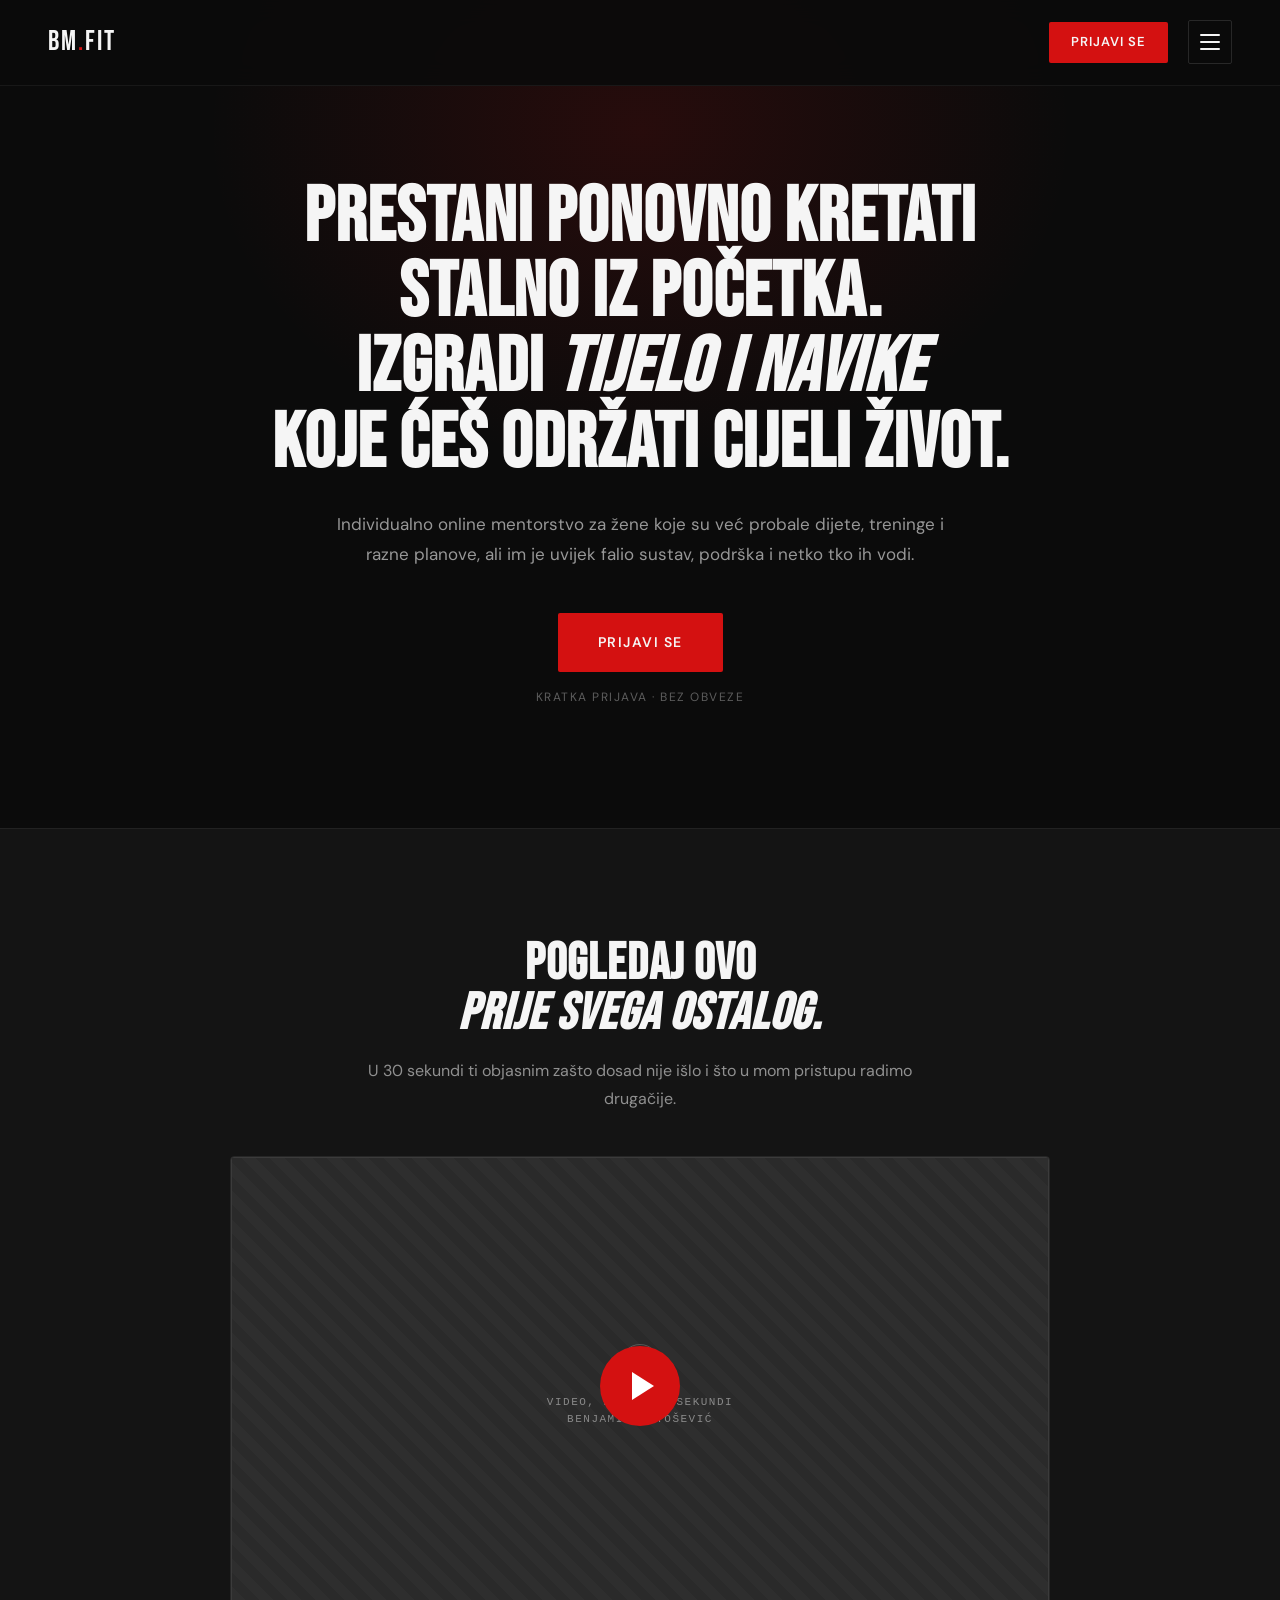
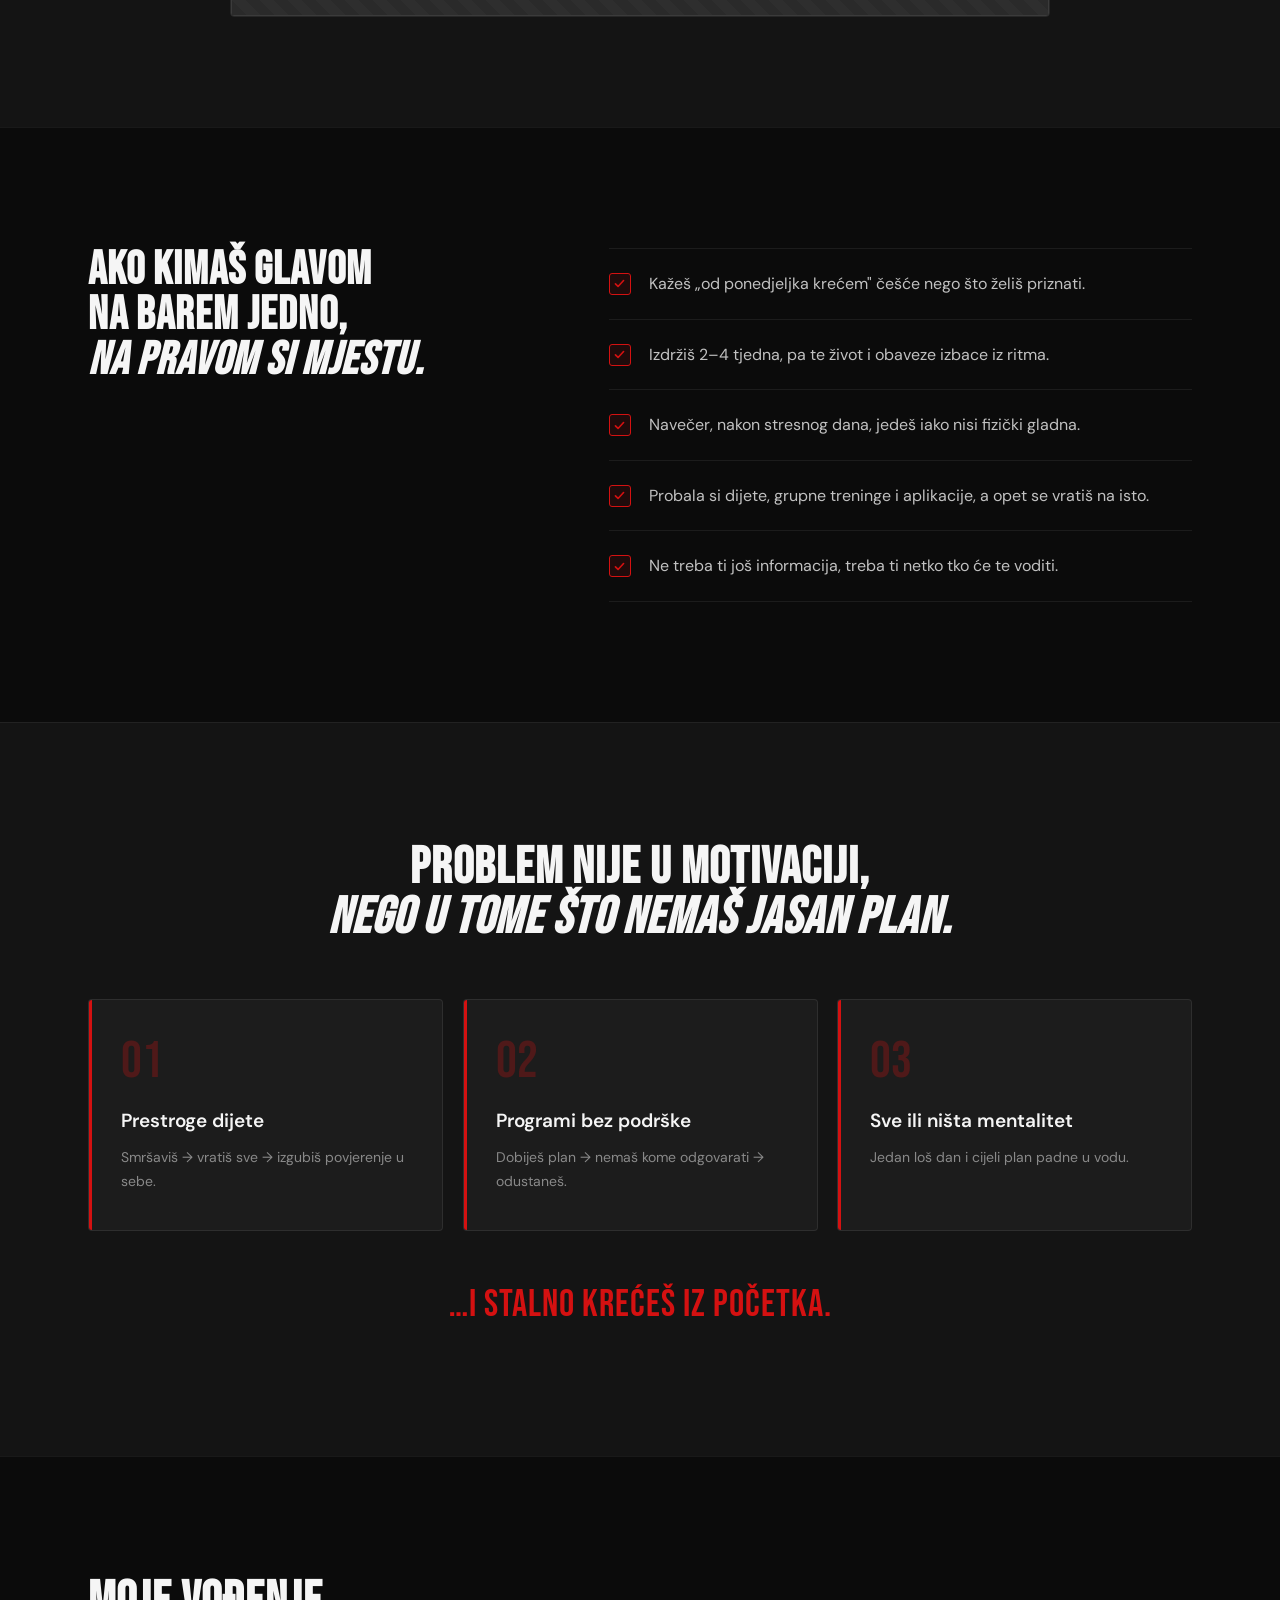
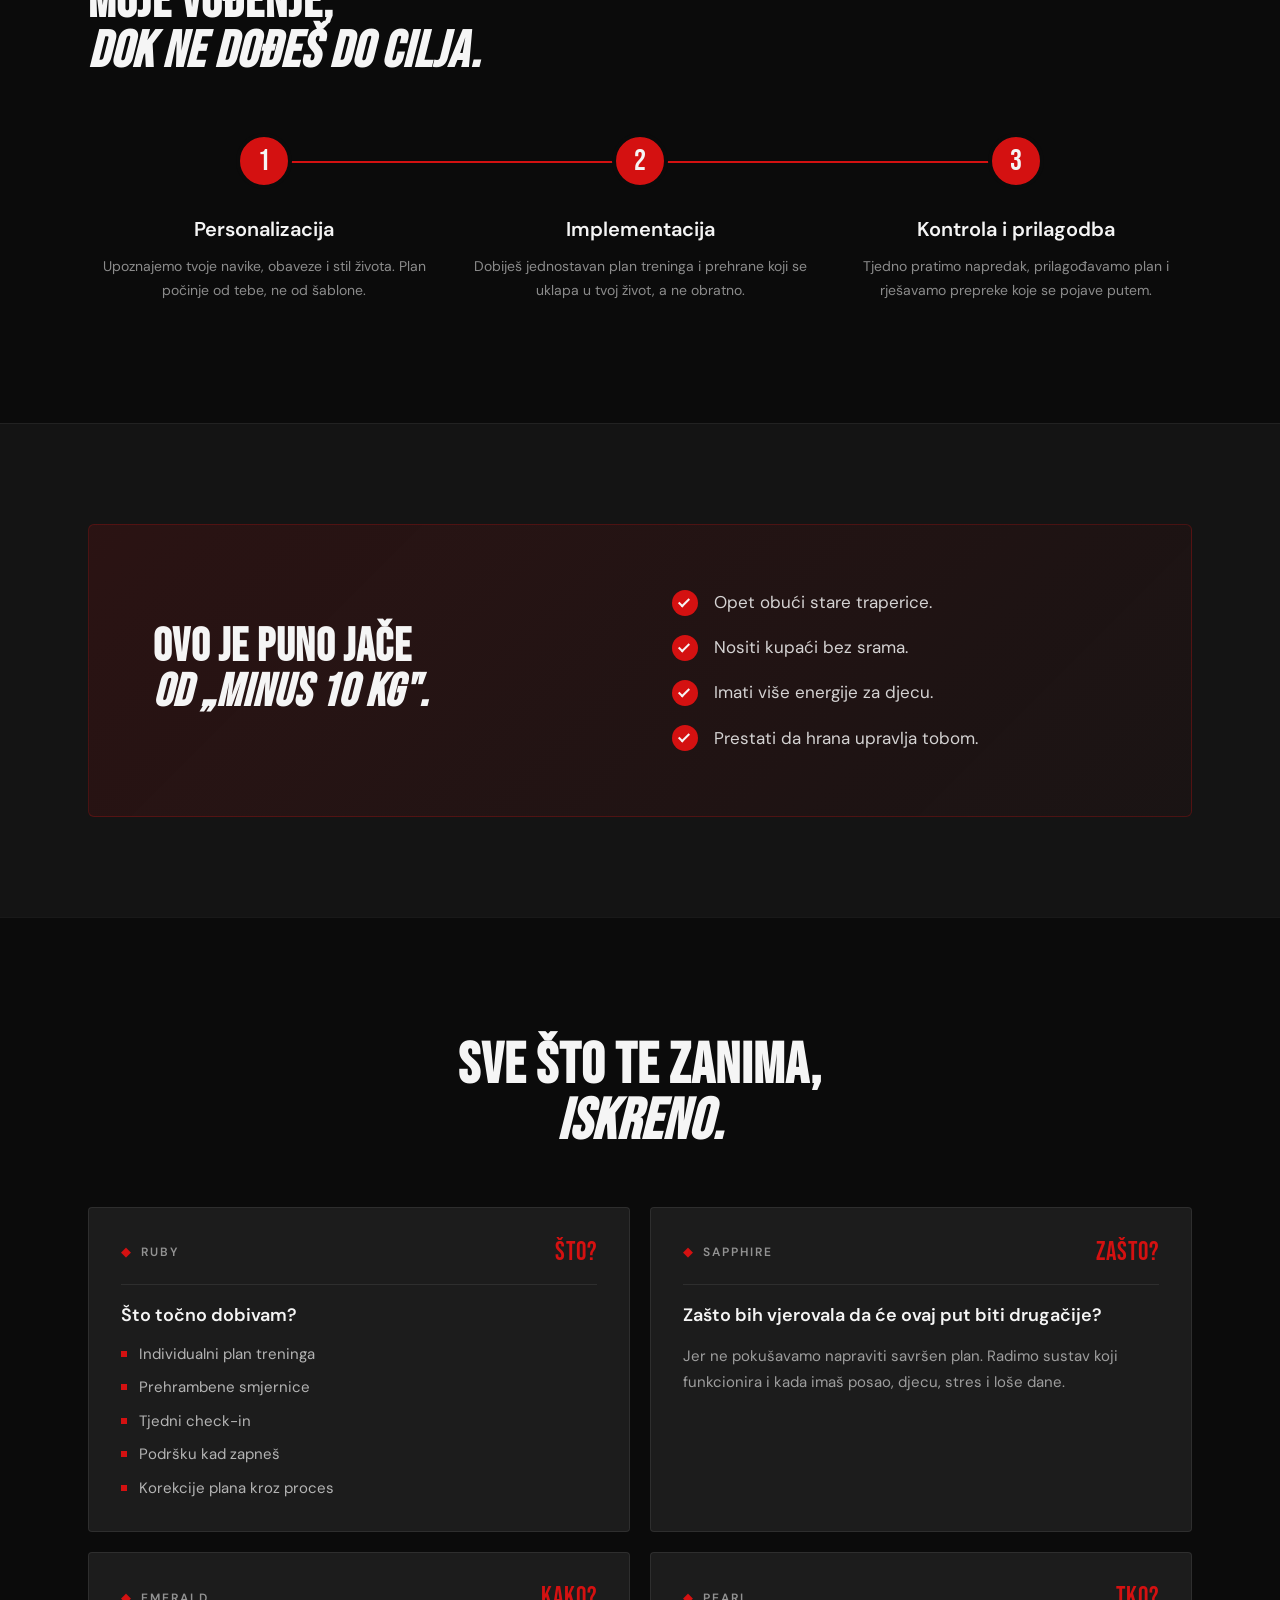
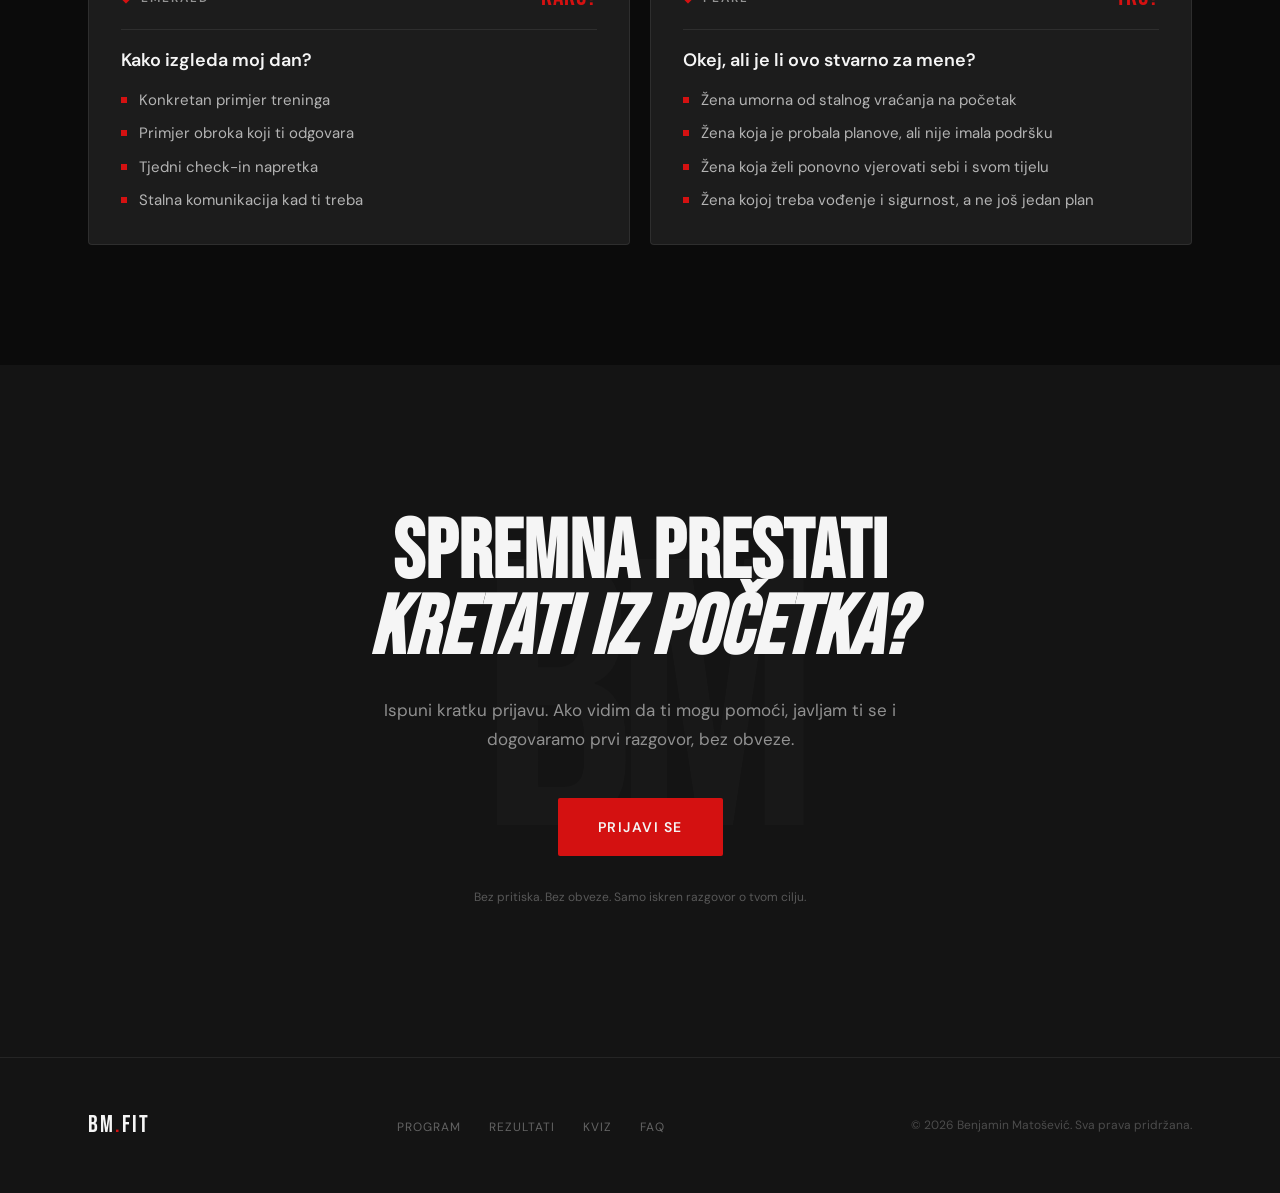
==== landing1.html @ eb49e359 "added landing page 1" ====
<!DOCTYPE html>
<html lang="hr">
<head>
<meta charset="UTF-8">
<meta name="viewport" content="width=device-width, initial-scale=1.0">
<title>Prestani kretati iz početka — Benjamin Matošević</title>
<link rel="preconnect" href="https://fonts.googleapis.com">
<link rel="preconnect" href="https://fonts.gstatic.com" crossorigin>
<link href="https://fonts.googleapis.com/css2?family=Bebas+Neue&family=DM+Sans:ital,wght@0,300;0,400;0,500;0,600;1,300;1,400&display=swap" rel="stylesheet">
<link rel="stylesheet" href="styles.css">
</head>
<body data-page="landing1">

<!-- NAV -->
<nav class="navbar">
  <a href="index.html" class="nav-logo">BM<span>.</span>FIT</a>
  <div class="nav-right">
    <a href="https://docs.google.com/forms/d/e/1FAIpQLScnJDEQVlFEhk-koc2gcXhn-hjRreWlEOHAmLvCTcqEg4mydQ/viewform?utm_source=ig&utm_medium=social&utm_content=link_in_bio&fbclid=PAcGRvZgJleHRuA2FlbQIxMQBzcnRjBmFwcF9pZA8xMjQwMjQ1NzQyODc0MTQAAacUvVOSarQlzyG9PNxuKdeiiQ8mGCB0ZhPKJL48opjQ6WvoOWrEV8tGcLYqTA_aem_jbW3LNW-bsXS3pfkGlYYJA" target="_blank" rel="noopener" class="nav-cta" data-i18n="l1_hero_cta">Prijavi se</a>
    <button class="nav-burger" id="navBurger" aria-label="Izbornik" aria-expanded="false" aria-controls="sideMenu">
      <span></span><span></span><span></span>
    </button>
  </div>
</nav>

<!-- SIDE MENU -->
<div class="menu-overlay" id="menuOverlay"></div>
<aside class="side-menu" id="sideMenu" aria-hidden="true">
  <div class="side-menu-header">
    <span class="side-menu-title" data-i18n="menu_title">Izbornik</span>
    <button class="side-menu-close" id="menuClose" aria-label="Zatvori">&times;</button>
  </div>
  <nav class="side-menu-nav">
    <a href="index.html#program"><span class="side-menu-num">01</span><span data-i18n="nav_program">Program</span></a>
    <a href="index.html#testimonials"><span class="side-menu-num">02</span><span data-i18n="nav_results">Rezultati</span></a>
    <a href="index.html#quiz"><span class="side-menu-num">03</span><span data-i18n="nav_quiz">Kviz</span></a>
    <a href="faq.html"><span class="side-menu-num">04</span><span data-i18n="nav_faq">FAQ</span></a>
    <a href="https://docs.google.com/forms/d/e/1FAIpQLScnJDEQVlFEhk-koc2gcXhn-hjRreWlEOHAmLvCTcqEg4mydQ/viewform?utm_source=ig&utm_medium=social&utm_content=link_in_bio&fbclid=PAcGRvZgJleHRuA2FlbQIxMQBzcnRjBmFwcF9pZA8xMjQwMjQ1NzQyODc0MTQAAacUvVOSarQlzyG9PNxuKdeiiQ8mGCB0ZhPKJL48opjQ6WvoOWrEV8tGcLYqTA_aem_jbW3LNW-bsXS3pfkGlYYJA" target="_blank" rel="noopener" class="side-menu-cta" data-i18n="l1_hero_cta">Prijavi se</a>
  </nav>
  <div class="side-menu-footer">
    <div class="lang-switch">
      <button class="lang-btn active" data-lang="hr">HR</button>
      <button class="lang-btn" data-lang="en">EN</button>
    </div>
    <p class="side-menu-note" data-i18n="menu_note">Benjamin Matošević — Osobni trener i online mentor za žene 25+.</p>
  </div>
</aside>

<!-- HERO -->
<section id="l1-hero">
  <div class="container">
    <div class="l1-hero-inner">
      <h1 class="l1-hero-headline reveal" data-i18n-html="l1_hero_headline">
        Prestani ponovno kretati<br>stalno iz početka.<br>
        Izgradi <em>tijelo i navike</em><br>koje ćeš održati cijeli život.
      </h1>
      <p class="l1-hero-sub reveal reveal-delay-2" data-i18n="l1_hero_sub">
        Individualno online mentorstvo za žene koje su već probale dijete, treninge i razne planove, ali im je uvijek falio sustav, podrška i netko tko ih vodi.
      </p>
      <div class="l1-hero-cta reveal reveal-delay-3">
        <a href="https://docs.google.com/forms/d/e/1FAIpQLScnJDEQVlFEhk-koc2gcXhn-hjRreWlEOHAmLvCTcqEg4mydQ/viewform?utm_source=ig&utm_medium=social&utm_content=link_in_bio&fbclid=PAcGRvZgJleHRuA2FlbQIxMQBzcnRjBmFwcF9pZA8xMjQwMjQ1NzQyODc0MTQAAacUvVOSarQlzyG9PNxuKdeiiQ8mGCB0ZhPKJL48opjQ6WvoOWrEV8tGcLYqTA_aem_jbW3LNW-bsXS3pfkGlYYJA"
           target="_blank" rel="noopener" class="btn-primary" data-i18n="l1_hero_cta">Prijavi se</a>
        <span class="l1-hero-cta-note" data-i18n="l1_hero_cta_note">Kratka prijava · bez obveze</span>
      </div>
    </div>
  </div>
</section>

<!-- HOOK - video (first 30 seconds) -->
<section id="l1-hook">
  <div class="container">
    <h2 class="l1-hook-headline reveal" data-i18n-html="l1_hook_headline">Pogledaj ovo<br><em>prije svega ostalog.</em></h2>
    <p class="l1-hook-sub reveal reveal-delay-2" data-i18n="l1_hook_sub">U 30 sekundi ti objasnim zašto dosad nije išlo i što u mom pristupu radimo drugačije.</p>
    <div class="vsl-video-wrap reveal reveal-delay-3">
      <div class="vsl-video">
        <div class="img-placeholder">
          <div class="img-placeholder-icon">&#9654;</div>
          <span data-i18n="l1_hook_video_label">Video, prvih 30 sekundi<br>Benjamin Matošević</span>
        </div>
        <div class="vsl-play-btn"><div class="vsl-play-icon"></div></div>
      </div>
    </div>
  </div>
</section>

<!-- RECOGNIZE -->
<section id="l1-recognize">
  <div class="container">
    <div class="l1-recognize-inner">
      <div class="l1-recognize-head reveal">
        <h2 class="l1-recognize-headline" data-i18n-html="l1_rec_headline">Ako kimaš glavom<br>na barem jedno,<br><em>na pravom si mjestu.</em></h2>
      </div>
      <ul class="l1-checklist reveal reveal-delay-1">
        <li><span class="l1-check"><svg class="l1-check-svg" viewBox="0 0 24 24" aria-hidden="true"><path pathLength="1" d="M5.5 12.5l4.2 4.2L18.5 7.3"/></svg></span><span data-i18n="l1_rec_1">Kažeš „od ponedjeljka krećem" češće nego što želiš priznati.</span></li>
        <li><span class="l1-check"><svg class="l1-check-svg" viewBox="0 0 24 24" aria-hidden="true"><path pathLength="1" d="M5.5 12.5l4.2 4.2L18.5 7.3"/></svg></span><span data-i18n="l1_rec_2">Izdržiš 2–4 tjedna, pa te život i obaveze izbace iz ritma.</span></li>
        <li><span class="l1-check"><svg class="l1-check-svg" viewBox="0 0 24 24" aria-hidden="true"><path pathLength="1" d="M5.5 12.5l4.2 4.2L18.5 7.3"/></svg></span><span data-i18n="l1_rec_3">Navečer, nakon stresnog dana, jedeš iako nisi fizički gladna.</span></li>
        <li><span class="l1-check"><svg class="l1-check-svg" viewBox="0 0 24 24" aria-hidden="true"><path pathLength="1" d="M5.5 12.5l4.2 4.2L18.5 7.3"/></svg></span><span data-i18n="l1_rec_4">Probala si dijete, grupne treninge i aplikacije, a opet se vratiš na isto.</span></li>
        <li><span class="l1-check"><svg class="l1-check-svg" viewBox="0 0 24 24" aria-hidden="true"><path pathLength="1" d="M5.5 12.5l4.2 4.2L18.5 7.3"/></svg></span><span data-i18n="l1_rec_5">Ne treba ti još informacija, treba ti netko tko će te voditi.</span></li>
      </ul>
    </div>
  </div>
</section>

<!-- WHY IT FAILED -->
<section id="l1-why">
  <div class="container">
    <div class="l1-why-head reveal">
      <h2 class="l1-why-headline" data-i18n-html="l1_why_headline">Problem nije u motivaciji,<br><em>nego u tome što nemaš jasan plan.</em></h2>
    </div>
    <div class="l1-why-grid">
      <div class="l1-why-card reveal reveal-delay-1">
        <div class="l1-why-num">01</div>
        <h3 data-i18n="l1_why_1_t">Prestroge dijete</h3>
        <p data-i18n="l1_why_1_d">Smršaviš → vratiš sve → izgubiš povjerenje u sebe.</p>
      </div>
      <div class="l1-why-card reveal reveal-delay-2">
        <div class="l1-why-num">02</div>
        <h3 data-i18n="l1_why_2_t">Programi bez podrške</h3>
        <p data-i18n="l1_why_2_d">Dobiješ plan → nemaš kome odgovarati → odustaneš.</p>
      </div>
      <div class="l1-why-card reveal reveal-delay-3">
        <div class="l1-why-num">03</div>
        <h3 data-i18n="l1_why_3_t">Sve ili ništa mentalitet</h3>
        <p data-i18n="l1_why_3_d">Jedan loš dan i cijeli plan padne u vodu.</p>
      </div>
    </div>
    <p class="l1-why-foot reveal" data-i18n="l1_why_foot">…i stalno krećeš iz početka.</p>
  </div>
</section>

<!-- MECHANISM -->
<section id="l1-mechanism">
  <div class="container">
    <div class="l1-mech-head reveal">
      <h2 class="l1-mech-headline" data-i18n-html="l1_mech_headline">Moje vođenje,<br><em>dok ne dođeš do cilja.</em></h2>
    </div>
    <div class="l1-mech-steps reveal">
      <div class="l1-mech-step">
        <div class="l1-mech-num">1</div>
        <div class="l1-mech-body">
          <h3 data-i18n="l1_mech_1_t">Personalizacija</h3>
          <p data-i18n="l1_mech_1_d">Upoznajemo tvoje navike, obaveze i stil života. Plan počinje od tebe, ne od šablone.</p>
        </div>
      </div>
      <div class="l1-mech-step">
        <div class="l1-mech-num">2</div>
        <div class="l1-mech-body">
          <h3 data-i18n="l1_mech_2_t">Implementacija</h3>
          <p data-i18n="l1_mech_2_d">Dobiješ jednostavan plan treninga i prehrane koji se uklapa u tvoj život, a ne obratno.</p>
        </div>
      </div>
      <div class="l1-mech-step">
        <div class="l1-mech-num">3</div>
        <div class="l1-mech-body">
          <h3 data-i18n="l1_mech_3_t">Kontrola i prilagodba</h3>
          <p data-i18n="l1_mech_3_d">Tjedno pratimo napredak, prilagođavamo plan i rješavamo prepreke koje se pojave putem.</p>
        </div>
      </div>
    </div>
  </div>
</section>

<!-- OUTCOMES -->
<section id="l1-outcomes">
  <div class="container">
    <div class="l1-outcomes-inner reveal">
      <div class="l1-outcomes-copy">
        <h2 class="l1-outcomes-headline" data-i18n-html="l1_out_headline">Ovo je puno jače<br><em>od „minus 10 kg".</em></h2>
      </div>
      <ul class="l1-outcomes-list">
        <li><span class="l1-out-dot"></span><span data-i18n="l1_out_1">Opet obući stare traperice.</span></li>
        <li><span class="l1-out-dot"></span><span data-i18n="l1_out_2">Nositi kupaći bez srama.</span></li>
        <li><span class="l1-out-dot"></span><span data-i18n="l1_out_3">Imati više energije za djecu.</span></li>
        <li><span class="l1-out-dot"></span><span data-i18n="l1_out_4">Prestati da hrana upravlja tobom.</span></li>
      </ul>
    </div>
  </div>
</section>

<!-- FAQ (personalities) -->
<section id="l1-faq">
  <div class="container">
    <div class="l1-faq-head reveal">
      <h2 class="l1-faq-headline" data-i18n-html="l1_faq_headline">Sve što te zanima,<br><em>iskreno.</em></h2>
    </div>
    <div class="l1-faq-grid">
      <div class="l1-gem-card reveal reveal-delay-1">
        <div class="l1-gem-top">
          <span class="l1-gem-icon">&#9670;</span>
          <span class="l1-gem-name">Ruby</span>
          <span class="l1-gem-word" data-i18n="l1_faq_ruby_w">ŠTO?</span>
        </div>
        <h3 class="l1-gem-q" data-i18n="l1_faq_ruby_q">Što točno dobivam?</h3>
        <ul class="l1-gem-list">
          <li data-i18n="l1_faq_ruby_1">Individualni plan treninga</li>
          <li data-i18n="l1_faq_ruby_2">Prehrambene smjernice</li>
          <li data-i18n="l1_faq_ruby_3">Tjedni check-in</li>
          <li data-i18n="l1_faq_ruby_4">Podršku kad zapneš</li>
          <li data-i18n="l1_faq_ruby_5">Korekcije plana kroz proces</li>
        </ul>
      </div>
      <div class="l1-gem-card reveal reveal-delay-2">
        <div class="l1-gem-top">
          <span class="l1-gem-icon">&#9670;</span>
          <span class="l1-gem-name">Sapphire</span>
          <span class="l1-gem-word" data-i18n="l1_faq_sapphire_w">ZAŠTO?</span>
        </div>
        <h3 class="l1-gem-q" data-i18n="l1_faq_sapphire_q">Zašto bih vjerovala da će ovaj put biti drugačije?</h3>
        <p class="l1-gem-a" data-i18n="l1_faq_sapphire_a">Jer ne pokušavamo napraviti savršen plan. Radimo sustav koji funkcionira i kada imaš posao, djecu, stres i loše dane.</p>
      </div>
      <div class="l1-gem-card reveal reveal-delay-1">
        <div class="l1-gem-top">
          <span class="l1-gem-icon">&#9670;</span>
          <span class="l1-gem-name">Emerald</span>
          <span class="l1-gem-word" data-i18n="l1_faq_emerald_w">KAKO?</span>
        </div>
        <h3 class="l1-gem-q" data-i18n="l1_faq_emerald_q">Kako izgleda moj dan?</h3>
        <ul class="l1-gem-list">
          <li data-i18n="l1_faq_emerald_1">Konkretan primjer treninga</li>
          <li data-i18n="l1_faq_emerald_2">Primjer obroka koji ti odgovara</li>
          <li data-i18n="l1_faq_emerald_3">Tjedni check-in napretka</li>
          <li data-i18n="l1_faq_emerald_4">Stalna komunikacija kad ti treba</li>
        </ul>
      </div>
      <div class="l1-gem-card reveal reveal-delay-2">
        <div class="l1-gem-top">
          <span class="l1-gem-icon">&#9670;</span>
          <span class="l1-gem-name">Pearl</span>
          <span class="l1-gem-word" data-i18n="l1_faq_pearl_w">TKO?</span>
        </div>
        <h3 class="l1-gem-q" data-i18n="l1_faq_pearl_q">Okej, ali je li ovo stvarno za mene?</h3>
        <ul class="l1-gem-list">
          <li data-i18n="l1_faq_pearl_1">Žena umorna od stalnog vraćanja na početak</li>
          <li data-i18n="l1_faq_pearl_2">Žena koja je probala planove, ali nije imala podršku</li>
          <li data-i18n="l1_faq_pearl_3">Žena koja želi ponovno vjerovati sebi i svom tijelu</li>
          <li data-i18n="l1_faq_pearl_4">Žena kojoj treba vođenje i sigurnost, a ne još jedan plan</li>
        </ul>
      </div>
    </div>
  </div>
</section>

<!-- FINAL CTA -->
<section id="l1-cta">
  <div class="container">
    <h2 class="l1-cta-headline reveal" data-i18n-html="l1_cta_headline">Spremna prestati<br><em>kretati iz početka?</em></h2>
    <p class="l1-cta-sub reveal reveal-delay-2" data-i18n="l1_cta_sub">Ispuni kratku prijavu. Ako vidim da ti mogu pomoći, javljam ti se i dogovaramo prvi razgovor, bez obveze.</p>
    <div class="l1-cta-row reveal reveal-delay-3">
      <a href="https://docs.google.com/forms/d/e/1FAIpQLScnJDEQVlFEhk-koc2gcXhn-hjRreWlEOHAmLvCTcqEg4mydQ/viewform?utm_source=ig&utm_medium=social&utm_content=link_in_bio&fbclid=PAcGRvZgJleHRuA2FlbQIxMQBzcnRjBmFwcF9pZA8xMjQwMjQ1NzQyODc0MTQAAacUvVOSarQlzyG9PNxuKdeiiQ8mGCB0ZhPKJL48opjQ6WvoOWrEV8tGcLYqTA_aem_jbW3LNW-bsXS3pfkGlYYJA"
         target="_blank" rel="noopener" class="btn-primary" data-i18n="l1_cta_btn">Prijavi se</a>
    </div>
    <div class="l1-cta-disclaimer reveal reveal-delay-4" data-i18n="l1_cta_disclaimer">Bez pritiska. Bez obveze. Samo iskren razgovor o tvom cilju.</div>
  </div>
</section>

<!-- FOOTER -->
<footer>
  <div class="container">
    <div class="footer-inner">
      <a href="index.html" class="footer-logo">BM<span>.</span>FIT</a>
      <ul class="footer-links">
        <li><a href="index.html#program" data-i18n="nav_program">Program</a></li>
        <li><a href="index.html#testimonials" data-i18n="nav_results">Rezultati</a></li>
        <li><a href="index.html#quiz" data-i18n="nav_quiz">Kviz</a></li>
        <li><a href="faq.html" data-i18n="nav_faq">FAQ</a></li>
      </ul>
      <div class="footer-copy" data-i18n="footer_copy">© 2026 Benjamin Matošević. Sva prava pridržana.</div>
    </div>
  </div>
</footer>

<script src="script.js"></script>
</body>
</html>
---- styles.css ----
:root {
  --red: #D41111;
  --red-dim: #a00d0d;
  --black: #0b0b0b;
  --off-black: #141414;
  --dark-gray: #1c1c1c;
  --mid-gray: #2a2a2a;
  --light-gray: #888;
  --white: #f5f5f5;
  --display: 'Bebas Neue', sans-serif;
  --body: 'DM Sans', sans-serif;
}
*, *::before, *::after { box-sizing: border-box; margin: 0; padding: 0; }
html { scroll-behavior: smooth; }
body {
  background: var(--black);
  color: var(--white);
  font-family: var(--body);
  font-weight: 400;
  line-height: 1.6;
  overflow-x: hidden;
}
body.menu-open { overflow: hidden; }

/* NAV */
/* Class-scoped, not a bare `nav` selector: the side menu contains a <nav> too. */
.navbar {
  position: fixed; top: 0; left: 0; right: 0; z-index: 100;
  display: flex; align-items: center; justify-content: space-between;
  padding: 20px 48px;
  background: rgba(11,11,11,0.92);
  backdrop-filter: blur(12px);
  border-bottom: 1px solid rgba(255,255,255,0.06);
  transition: padding 0.3s;
}
/* Vertical-only shrink, so each breakpoint keeps its own horizontal padding. */
.navbar.scrolled { padding-top: 12px; padding-bottom: 12px; }
.nav-logo {
  font-family: var(--display);
  font-size: 28px; letter-spacing: 2px;
  color: var(--white); text-decoration: none;
}
.nav-logo span { color: var(--red); }
.nav-right { display: flex; align-items: center; gap: 20px; }
.nav-cta {
  background: var(--red);
  color: var(--white) !important;
  padding: 10px 22px; border-radius: 2px;
  font-size: 13px; letter-spacing: 1px; text-transform: uppercase;
  font-weight: 600; text-decoration: none;
  transition: background 0.2s;
}
.nav-cta:hover { background: var(--red-dim) !important; }

/* HAMBURGER */
.nav-burger {
  width: 44px; height: 44px;
  display: flex; flex-direction: column;
  align-items: center; justify-content: center; gap: 5px;
  background: none; border: 1px solid rgba(255,255,255,0.12);
  border-radius: 2px; cursor: pointer;
  flex-shrink: 0;
  transition: border-color 0.2s;
}
.nav-burger:hover { border-color: rgba(255,255,255,0.35); }
.nav-burger span {
  display: block; width: 20px; height: 2px;
  background: var(--white); border-radius: 1px;
  transition: transform 0.3s ease, opacity 0.2s ease;
}
.nav-burger.open span:nth-child(1) { transform: translateY(7px) rotate(45deg); }
.nav-burger.open span:nth-child(2) { opacity: 0; }
.nav-burger.open span:nth-child(3) { transform: translateY(-7px) rotate(-45deg); }

/* SIDE MENU */
.menu-overlay {
  position: fixed; inset: 0; z-index: 150;
  background: rgba(0,0,0,0.6);
  backdrop-filter: blur(2px);
  opacity: 0; visibility: hidden;
  transition: opacity 0.4s ease, visibility 0.4s;
}
.menu-overlay.open { opacity: 1; visibility: visible; }
.side-menu {
  position: fixed; top: 0; right: 0; bottom: 0; z-index: 200;
  width: min(440px, 100%);
  background: var(--off-black);
  border-left: 1px solid rgba(255,255,255,0.08);
  padding: 24px 40px 40px;
  display: flex; flex-direction: column;
  overflow-y: auto;
  transform: translateX(100%);
  transition: transform 0.4s cubic-bezier(0.4, 0, 0.2, 1);
}
.side-menu.open { transform: translateX(0); }
.side-menu-header {
  display: flex; align-items: center; justify-content: space-between;
  padding-bottom: 24px; margin-bottom: 32px;
  border-bottom: 1px solid rgba(255,255,255,0.07);
}
.side-menu-title {
  font-size: 11px; letter-spacing: 3px; text-transform: uppercase;
  color: var(--red); font-weight: 600;
}
.side-menu-close {
  width: 36px; height: 36px;
  background: none; border: 1px solid rgba(255,255,255,0.12);
  border-radius: 50%; cursor: pointer;
  color: rgba(245,245,245,0.5); font-size: 22px; line-height: 1;
  display: flex; align-items: center; justify-content: center;
  transition: border-color 0.2s, color 0.2s;
}
.side-menu-close:hover { border-color: var(--red); color: var(--white); }
.side-menu-nav { display: flex; flex-direction: column; }
.side-menu-nav a {
  display: flex; align-items: baseline; gap: 16px;
  padding: 18px 0;
  border-bottom: 1px solid rgba(255,255,255,0.06);
  font-family: var(--display);
  font-size: 34px; letter-spacing: 1px; line-height: 1;
  color: rgba(245,245,245,0.75); text-decoration: none;
  transition: color 0.2s, padding-left 0.25s;
}
.side-menu-nav a:hover { color: var(--white); padding-left: 8px; }
.side-menu-nav a .side-menu-num {
  font-family: var(--body);
  font-size: 11px; font-weight: 600; letter-spacing: 1px;
  color: var(--red);
}
.side-menu-nav a.side-menu-cta {
  margin-top: 28px; border-bottom: none;
  background: var(--red); color: var(--white);
  justify-content: center; padding: 20px;
  border-radius: 2px;
  transition: background 0.2s;
}
.side-menu-nav a.side-menu-cta:hover { background: var(--red-dim); padding-left: 20px; }
.side-menu-footer {
  margin-top: auto; padding-top: 28px;
  border-top: 1px solid rgba(255,255,255,0.06);
  display: flex; flex-direction: column; gap: 20px; align-items: flex-start;
}
/* Roomier tap target than the old navbar instance had. */
.side-menu-footer .lang-btn { padding: 9px 18px; font-size: 12px; }
.side-menu-note { font-size: 12px; color: rgba(245,245,245,0.3); line-height: 1.7; }

/* LANG SWITCH */
.lang-switch {
  display: flex; align-items: center;
  background: var(--dark-gray);
  border: 1px solid rgba(255,255,255,0.1);
  border-radius: 2px;
  overflow: hidden;
  flex-shrink: 0;
}
.lang-btn {
  padding: 7px 12px;
  font-size: 11px; font-weight: 600; letter-spacing: 1.5px;
  text-transform: uppercase;
  background: none; border: none; cursor: pointer;
  color: rgba(245,245,245,0.4);
  font-family: var(--body);
  transition: background 0.2s, color 0.2s;
}
.lang-btn.active {
  background: var(--red);
  color: var(--white);
}
.lang-btn:hover:not(.active) { color: var(--white); }

/* UTILS */
section { position: relative; }
.container { max-width: 1200px; margin: 0 auto; padding: 0 48px; }
.section-tag {
  display: inline-block;
  font-size: 11px; letter-spacing: 3px; text-transform: uppercase;
  color: var(--red); font-weight: 600;
  border-left: 2px solid var(--red);
  padding-left: 12px;
  margin-bottom: 20px;
}
.reveal { opacity: 0; transform: translateY(32px); transition: opacity 0.7s ease, transform 0.7s ease; }
.reveal.visible { opacity: 1; transform: translateY(0); }
.reveal-delay-1 { transition-delay: 0.1s; }
.reveal-delay-2 { transition-delay: 0.2s; }
.reveal-delay-3 { transition-delay: 0.3s; }
.reveal-delay-4 { transition-delay: 0.4s; }

/* BUTTONS */
.btn-primary {
  display: inline-block;
  background: var(--red); color: var(--white);
  font-family: var(--body); font-size: 14px; font-weight: 600;
  letter-spacing: 1.5px; text-transform: uppercase;
  text-decoration: none; padding: 18px 40px;
  border: none; cursor: pointer; border-radius: 2px;
  transition: background 0.2s, transform 0.15s;
}
.btn-primary:hover { background: var(--red-dim); transform: translateY(-1px); }
.btn-outline {
  display: inline-block; background: transparent; color: var(--white);
  font-family: var(--body); font-size: 14px; font-weight: 600;
  letter-spacing: 1.5px; text-transform: uppercase;
  text-decoration: none; padding: 17px 40px;
  border: 1.5px solid rgba(245,245,245,0.3);
  cursor: pointer; border-radius: 2px;
  transition: border-color 0.2s, color 0.2s;
}
.btn-outline:hover { border-color: var(--white); }

/* IMAGE PLACEHOLDER */
.img-placeholder {
  background: var(--mid-gray);
  border: 1px solid rgba(255,255,255,0.08);
  display: flex; flex-direction: column;
  align-items: center; justify-content: center;
  gap: 10px;
  color: var(--light-gray);
  font-size: 11px; letter-spacing: 1.5px; text-transform: uppercase;
  font-family: monospace; text-align: center; padding: 20px;
  position: relative; overflow: hidden;
}
.img-placeholder::before {
  content: '';
  position: absolute; inset: 0;
  background: repeating-linear-gradient(45deg, transparent, transparent 10px, rgba(255,255,255,0.02) 10px, rgba(255,255,255,0.02) 20px);
}
.img-placeholder-icon {
  width: 40px; height: 40px;
  border: 1.5px solid rgba(255,255,255,0.2);
  border-radius: 50%;
  display: flex; align-items: center; justify-content: center;
  font-size: 18px; position: relative;
}

/* HERO */
#hero {
  min-height: 100vh;
  padding: 140px 0 80px;
  display: flex; align-items: center;
  background: var(--black); overflow: hidden;
}
#hero::before {
  content: '';
  position: absolute; top: -200px; right: -200px;
  width: 600px; height: 600px;
  background: radial-gradient(circle, rgba(212,17,17,0.12) 0%, transparent 70%);
  pointer-events: none;
}
.hero-inner {
  display: grid; grid-template-columns: 1fr 1fr;
  gap: 80px; align-items: center;
}
.hero-eyebrow {
  font-size: 12px; letter-spacing: 4px; text-transform: uppercase;
  color: var(--red); font-weight: 600; margin-bottom: 24px;
  display: flex; align-items: center; gap: 12px;
}
.hero-eyebrow::before { content: ''; width: 40px; height: 1.5px; background: var(--red); }
.hero-headline {
  font-family: var(--display);
  font-size: clamp(52px, 6vw, 86px);
  line-height: 0.95; letter-spacing: 1px;
  color: var(--white); margin-bottom: 28px;
}
/* Accented words inside headlines (previously inline styles in the markup). */
.hero-headline em,
.quiz-headline em,
.vsl-headline em,
.testimonials-headline em,
.program-headline em,
.faq-left-headline em,
.final-cta-headline em { font-style: normal; color: var(--red); }
.hero-sub {
  font-size: 16px; line-height: 1.7;
  color: rgba(245,245,245,0.6);
  max-width: 440px; margin-bottom: 40px;
}
.hero-ctas { display: flex; gap: 16px; align-items: center; flex-wrap: wrap; margin-bottom: 56px; }
.hero-trust {
  display: flex; align-items: center; gap: 16px;
  padding-top: 32px;
  border-top: 1px solid rgba(255,255,255,0.08);
}
.trust-avatars { display: flex; }
.trust-avatars span {
  width: 36px; height: 36px; border-radius: 50%;
  background: var(--mid-gray); border: 2px solid var(--black);
  margin-right: -10px; display: flex; align-items: center; justify-content: center;
  font-size: 9px; font-family: monospace; color: var(--light-gray);
}
.trust-text { font-size: 13px; color: rgba(245,245,245,0.55); }
.trust-text strong { color: var(--white); }

/* HERO PORTRAIT */
.hero-visuals { display: flex; flex-direction: column; gap: 16px; }
.hero-portrait { position: relative; }
.hero-portrait-img {
  display: block; width: 100%; height: auto;
  /* hero-cut.webp is hero.JPG with the studio backdrop keyed out, so it needs no
     edge feathering — it's transparent right to the frame. 2:3 matches the
     source exactly, so nothing is cropped. */
  aspect-ratio: 2 / 3;
  object-fit: contain; object-position: bottom center;
}
.hero-portrait-badge {
  position: absolute; bottom: 20px; left: 20px;
  background: rgba(11,11,11,0.88);
  backdrop-filter: blur(8px);
  border-left: 3px solid var(--red);
  padding: 12px 16px;
  border-radius: 0 2px 2px 0;
}
.hero-portrait-badge strong {
  display: block; font-family: var(--display);
  font-size: 20px; letter-spacing: 1px; color: var(--white);
  line-height: 1;
}
.hero-portrait-badge span {
  font-size: 11px; letter-spacing: 1px; text-transform: uppercase;
  color: rgba(245,245,245,0.5); display: block; margin-top: 2px;
}

/* STAT STRIP */
.stat-strip {
  display: grid; grid-template-columns: repeat(3, 1fr);
  background: var(--dark-gray);
  border: 1px solid rgba(255,255,255,0.07);
  border-radius: 2px; overflow: hidden;
}
.stat-item {
  padding: 20px 16px; text-align: center;
  border-right: 1px solid rgba(255,255,255,0.07);
}
.stat-item:last-child { border-right: none; }
.stat-num {
  font-family: var(--display);
  font-size: 36px; letter-spacing: 1px;
  color: var(--red); line-height: 1; display: block;
}
.stat-label {
  font-size: 11px; letter-spacing: 1px;
  color: rgba(245,245,245,0.45); text-transform: uppercase;
  display: block; margin-top: 4px;
}

/* QUIZ */
#quiz {
  padding: 120px 0; background: var(--off-black);
  border-top: 1px solid rgba(255,255,255,0.06);
  overflow: hidden;
}
/* Photo backdrop: zoomed to fill, held far back so the copy stays readable.
   grey-bg.jpg is a 1920px web copy of the 6000px master images/grey.JPG. */
#quiz::before {
  content: '';
  position: absolute; inset: 0;
  background: url('images/grey-bg.jpg') center center / cover no-repeat;
  opacity: 0.12;
  pointer-events: none;
}
#quiz .container { position: relative; z-index: 1; }
.quiz-inner { display: grid; grid-template-columns: 1fr 1fr; gap: 80px; align-items: center; }
.quiz-headline { font-family: var(--display); font-size: clamp(40px, 4.5vw, 66px); line-height: 0.95; letter-spacing: 1px; margin-bottom: 20px; }
.quiz-sub { font-size: 16px; line-height: 1.7; color: rgba(245,245,245,0.55); margin-bottom: 36px; }
.quiz-points { list-style: none; display: flex; flex-direction: column; gap: 12px; margin-bottom: 36px; }
.quiz-points li { display: flex; align-items: center; gap: 14px; font-size: 15px; color: rgba(245,245,245,0.75); }
.quiz-points li::before { content: ''; width: 6px; height: 6px; background: var(--red); flex-shrink: 0; }
.quiz-widget { background: var(--dark-gray); border: 1px solid rgba(255,255,255,0.08); border-radius: 4px; overflow: hidden; }
.quiz-widget-header { background: var(--red); padding: 20px 28px; font-family: var(--display); font-size: 22px; letter-spacing: 1px; }
.quiz-widget-body { padding: 28px; }
.quiz-q { font-size: 15px; font-weight: 500; color: var(--white); margin-bottom: 16px; }
.quiz-options { display: flex; flex-direction: column; gap: 10px; margin-bottom: 24px; }
.quiz-option {
  display: flex; align-items: center; gap: 12px;
  padding: 14px 16px; background: var(--mid-gray);
  border: 1.5px solid transparent; border-radius: 2px;
  cursor: pointer; font-size: 14px; color: rgba(245,245,245,0.75);
  transition: border-color 0.2s, background 0.2s; user-select: none;
}
.quiz-option:hover { border-color: var(--red); background: rgba(212,17,17,0.08); }
.quiz-option.selected { border-color: var(--red); background: rgba(212,17,17,0.12); color: var(--white); }
.quiz-option-dot {
  width: 16px; height: 16px; border-radius: 50%;
  border: 1.5px solid rgba(255,255,255,0.3); flex-shrink: 0;
  transition: background 0.2s, border-color 0.2s;
}
.quiz-option.selected .quiz-option-dot { background: var(--red); border-color: var(--red); }
.quiz-progress { height: 3px; background: var(--mid-gray); border-radius: 2px; margin-bottom: 20px; overflow: hidden; }
.quiz-progress-bar { height: 100%; background: var(--red); border-radius: 2px; transition: width 0.4s ease; }
.quiz-nav { display: flex; justify-content: space-between; align-items: center; }
.quiz-step-text { font-size: 12px; color: var(--light-gray); letter-spacing: 1px; }
.quiz-email-step { display: none; flex-direction: column; gap: 16px; }
.quiz-email-step.active { display: flex; }
.quiz-email-step h3 { font-family: var(--display); font-size: 26px; letter-spacing: 1px; line-height: 1.2; }
.quiz-email-step p { font-size: 14px; color: rgba(245,245,245,0.55); }
.quiz-input {
  background: var(--mid-gray); border: 1.5px solid rgba(255,255,255,0.1);
  border-radius: 2px; padding: 14px 16px; color: var(--white);
  font-family: var(--body); font-size: 15px; outline: none;
  transition: border-color 0.2s; width: 100%;
}
.quiz-input:focus { border-color: var(--red); }
.quiz-input::placeholder { color: rgba(255,255,255,0.3); }
.quiz-next-btn { padding: 12px 28px; font-size: 13px; }
.quiz-submit-btn { width: 100%; }

/* VSL */
#vsl { padding: 120px 0; background: var(--black); text-align: center; }
.vsl-headline { font-family: var(--display); font-size: clamp(40px, 5vw, 72px); line-height: 0.95; letter-spacing: 1px; margin-bottom: 20px; max-width: 700px; margin-left: auto; margin-right: auto; }
.vsl-sub { font-size: 16px; color: rgba(245,245,245,0.5); max-width: 500px; margin: 0 auto 48px; line-height: 1.7; }
.vsl-video-wrap { max-width: 820px; margin: 0 auto; position: relative; }
.vsl-video { width: 100%; aspect-ratio: 16/9; border-radius: 4px; border: 1px solid rgba(255,255,255,0.08); position: relative; overflow: hidden; }
.vsl-video .img-placeholder { width: 100%; height: 100%; position: absolute; inset: 0; }
.vsl-play-btn {
  position: absolute; top: 50%; left: 50%;
  transform: translate(-50%, -50%);
  width: 80px; height: 80px; background: var(--red);
  border-radius: 50%; display: flex; align-items: center; justify-content: center;
  cursor: pointer; z-index: 2; transition: transform 0.2s;
  animation: pulse 2.5s infinite;
}
.vsl-play-btn:hover { transform: translate(-50%,-50%) scale(1.08); }
@keyframes pulse {
  0% { box-shadow: 0 0 0 0 rgba(212,17,17,0.4); }
  70% { box-shadow: 0 0 0 20px rgba(212,17,17,0); }
  100% { box-shadow: 0 0 0 0 rgba(212,17,17,0); }
}
.vsl-play-icon { width: 0; height: 0; border-top: 14px solid transparent; border-bottom: 14px solid transparent; border-left: 22px solid white; margin-left: 5px; }
.vsl-bullets { display: flex; justify-content: center; gap: 48px; margin-top: 48px; flex-wrap: wrap; }
.vsl-bullet { display: flex; align-items: center; gap: 12px; font-size: 14px; color: rgba(245,245,245,0.6); }
.vsl-bullet-dot { width: 8px; height: 8px; background: var(--red); border-radius: 50%; flex-shrink: 0; }

/* Centered variant of .section-tag (was inline on VSL / testimonials / CTA) */
.section-tag-center {
  display: block; text-align: center;
  padding-left: 0; border-left: none;
  border-bottom: 2px solid var(--red);
  padding-bottom: 8px; width: fit-content;
  margin: 0 auto 20px;
}

/* PROGRAM */
/* overflow clips the bleed: 100vw counts the scrollbar, so the negative margin
   overshoots the left edge by a few px rather than falling short. */
#program { padding: 120px 0; background: var(--off-black); border-top: 1px solid rgba(255,255,255,0.06); overflow: hidden; }
.program-inner { display: grid; grid-template-columns: 1fr 1fr; gap: 80px; align-items: start; }
/* Overrides the grid's `align-items: start` so the plate matches the pillar
   column's height instead of floating above dead space. The plate is taken out
   of flow so the copy column alone sizes the row — left in flow, `height:100%`
   resolves against an indefinite parent and the photo's own 2:3 drives the row. */
.program-visual { align-self: stretch; position: relative; min-height: 460px; }
.program-img {
  position: absolute; inset: 0;
  overflow: hidden;
  /* Walk back the container's centring gutter + its 48px padding to reach the
     screen edge. max() keeps it correct below the 1200px container width. */
  margin-left: calc(-1 * (max((100vw - 1200px) / 2, 0px) + 48px));
  /* Soften only the inner edge so the plate dissolves toward the copy. */
  -webkit-mask-image: linear-gradient(to right, #000 82%, transparent 100%);
          mask-image: linear-gradient(to right, #000 82%, transparent 100%);
}
.program-img-photo {
  display: block; width: 100%; height: 100%;
  /* Biased above centre so the wider crop at large viewports keeps his head. */
  object-fit: cover; object-position: center 28%;
}
.program-headline { font-family: var(--display); font-size: clamp(38px, 4vw, 60px); line-height: 0.95; letter-spacing: 1px; margin-bottom: 20px; }
.program-desc { font-size: 15px; line-height: 1.8; color: rgba(245,245,245,0.55); margin-bottom: 36px; }
.program-pillars { display: flex; flex-direction: column; gap: 0; margin-bottom: 40px; }
.program-pillar { display: flex; align-items: flex-start; gap: 20px; padding: 20px 0; border-bottom: 1px solid rgba(255,255,255,0.07); }
.pillar-num { font-family: var(--display); font-size: 40px; line-height: 1; color: rgba(212,17,17,0.25); flex-shrink: 0; width: 48px; }
.pillar-text h4 { font-size: 15px; font-weight: 600; margin-bottom: 4px; color: var(--white); }
.pillar-text p { font-size: 13px; color: rgba(245,245,245,0.45); line-height: 1.6; }
.program-cta-row { display: flex; align-items: center; gap: 24px; flex-wrap: wrap; }
.program-note { font-size: 12px; color: var(--light-gray); }

/* TESTIMONIALS */
/* overflow clips the parallax layers so they can't bleed into neighbouring
   sections or widen the page as they travel. */
#testimonials { padding: 120px 0; background: var(--black); border-top: 1px solid rgba(255,255,255,0.06); overflow: hidden; }
.testi-bg { position: absolute; inset: 0; z-index: 0; pointer-events: none; }
.testi-bg-img {
  position: absolute; height: auto;
  will-change: transform;
}
/* Each layer is flush to its own edge of the viewport: side1 right, side2 left.
   Sized off the section's height (not width) so they stay stacked and never
   overlap — side1 scrolls past before side2 arrives.
   Opacity is per-image, not shared: side2 is a materially darker exposure
   (mean luminance 8.6 vs 12.2), so an equal value would make it disappear. */
.testi-bg-1 { right: 0; top: 0;    height: 55%; width: auto; opacity: 0.16; }
.testi-bg-2 {
  left: 0; bottom: 0; height: 42%; width: auto; opacity: 0.24;
  /* Its own frame edges sit near-black (luminance 1-2) while the page reads 11,
     so the untouched rectangle shows as a faintly *darker* panel. Feathering the
     three inboard edges dissolves it; the left one runs off-screen already. */
  -webkit-mask-image:
    linear-gradient(to right, #000 0%, #000 62%, transparent 100%),
    linear-gradient(to bottom, transparent 0%, #000 14%, #000 86%, transparent 100%);
  -webkit-mask-composite: source-in;
  mask-image:
    linear-gradient(to right, #000 0%, #000 62%, transparent 100%),
    linear-gradient(to bottom, transparent 0%, #000 14%, #000 86%, transparent 100%);
  mask-composite: intersect;
}
#testimonials .container { position: relative; z-index: 1; }
@media (prefers-reduced-motion: reduce) {
  .testi-bg-img { transform: none !important; }
}
.testimonials-header { text-align: center; margin-bottom: 64px; }
.testimonials-headline { font-family: var(--display); font-size: clamp(40px, 5vw, 68px); line-height: 0.95; letter-spacing: 1px; margin-bottom: 16px; }
.testimonials-sub { font-size: 15px; color: rgba(245,245,245,0.45); }
.testimonials-grid { display: grid; grid-template-columns: repeat(3, 1fr); gap: 20px; margin-bottom: 24px; }
/* Translucent so the parallax layers read through the cards. --dark-gray is
   #1c1c1c; kept high enough that the quotes stay legible over the photos. */
.testi-card { background: rgba(28,28,28,0.72); backdrop-filter: blur(3px); border: 1px solid rgba(255,255,255,0.07); border-radius: 4px; overflow: hidden; display: flex; flex-direction: column; }
.testi-body { padding: 28px; display: flex; flex-direction: column; flex: 1; }
.testi-stars { display: flex; gap: 3px; margin-bottom: 12px; }
.testi-star { width: 12px; height: 12px; background: var(--red); clip-path: polygon(50% 0%, 61% 35%, 98% 35%, 68% 57%, 79% 91%, 50% 70%, 21% 91%, 32% 57%, 2% 35%, 39% 35%); }
.testi-quote { font-size: 14px; line-height: 1.75; color: rgba(245,245,245,0.7); font-style: italic; margin-bottom: 20px; flex: 1; }
.testi-name { font-size: 13px; font-weight: 600; color: var(--white); margin-bottom: 2px; }
.testi-meta { font-size: 11px; color: var(--red); letter-spacing: 1px; text-transform: uppercase; }
.testimonials-row2 { display: grid; grid-template-columns: 1fr 1fr; gap: 20px; }
.testi-wide { background: rgba(28,28,28,0.72); backdrop-filter: blur(3px); border: 1px solid rgba(255,255,255,0.07); border-radius: 4px; display: flex; overflow: hidden; }

/* FAQ */
#faq { padding: 120px 0; background: var(--off-black); border-top: 1px solid rgba(255,255,255,0.06); }
#faq.faq-page { padding-top: 180px; min-height: 100vh; }
.faq-inner { display: grid; grid-template-columns: 1fr 2fr; gap: 80px; align-items: start; }
.faq-left-headline { font-family: var(--display); font-size: clamp(38px, 4vw, 58px); line-height: 0.95; letter-spacing: 1px; margin-bottom: 20px; position: sticky; top: 100px; }
.faq-left-sub { font-size: 14px; color: rgba(245,245,245,0.45); line-height: 1.7; position: sticky; top: 200px; margin-bottom: 36px; }
.faq-list { display: flex; flex-direction: column; gap: 0; }
.faq-item { border-bottom: 1px solid rgba(255,255,255,0.07); }
.faq-question { width: 100%; background: none; border: none; cursor: pointer; display: flex; align-items: center; justify-content: space-between; padding: 24px 0; text-align: left; color: var(--white); font-family: var(--body); font-size: 16px; font-weight: 500; gap: 20px; transition: color 0.2s; }
.faq-question:hover { color: rgba(245,245,245,0.75); }
.faq-icon { width: 28px; height: 28px; border: 1.5px solid rgba(255,255,255,0.15); border-radius: 50%; flex-shrink: 0; display: flex; align-items: center; justify-content: center; transition: background 0.2s, border-color 0.2s, transform 0.3s; font-size: 16px; color: rgba(255,255,255,0.5); line-height: 1; }
.faq-item.open .faq-icon { background: var(--red); border-color: var(--red); color: var(--white); transform: rotate(45deg); }
.faq-answer { max-height: 0; overflow: hidden; transition: max-height 0.4s ease; }
.faq-item.open .faq-answer { max-height: 400px; }
.faq-answer-inner { padding-bottom: 24px; font-size: 14px; line-height: 1.8; color: rgba(245,245,245,0.55); }
.faq-inline-cta { display: inline-block; }

/* FINAL CTA */
#final-cta { padding: 160px 0; background: var(--black); text-align: center; overflow: hidden; position: relative; }
#final-cta::before { content: 'BM'; position: absolute; font-family: var(--display); font-size: 400px; color: rgba(255,255,255,0.015); top: 50%; left: 50%; transform: translate(-50%, -50%); pointer-events: none; letter-spacing: -20px; z-index: 0; }
/* Centred backdrop. Held to the source's 2:3 so the full standing pose reads
   rather than being cropped to a slice by a full-bleed cover. This shot is lit
   far brighter than the others (mean luminance 60 vs ~12), hence the lower
   opacity; the mask feathers the bright studio floor into the black page. */
#final-cta::after {
  content: '';
  position: absolute; top: 50%; left: 50%;
  transform: translate(-50%, -50%);
  /* Over 100% so the figure reads larger; the section's overflow:hidden trims
     the top and bottom evenly around the centre. */
  height: 134%; aspect-ratio: 2 / 3;
  background: url('images/end-web.jpg') center center / cover no-repeat;
  opacity: 0.22;
  pointer-events: none;
  z-index: 0;
  /* Radii must land inside the box or the fade never completes and the photo's
     rectangle shows as a seam: 52% of width reaches the side edges, 40% of
     height reaches the section's crop line. */
  -webkit-mask-image: radial-gradient(ellipse 52% 40% at 50% 46%, #000 50%, transparent 98%);
          mask-image: radial-gradient(ellipse 52% 40% at 50% 46%, #000 50%, transparent 98%);
}
#final-cta .container { position: relative; z-index: 1; }
.final-cta-tag { margin-bottom: 24px; }
.final-cta-headline { font-family: var(--display); font-size: clamp(48px, 7vw, 100px); line-height: 0.9; letter-spacing: 1px; margin-bottom: 28px; position: relative; }
.final-cta-sub { font-size: 17px; color: rgba(245,245,245,0.5); max-width: 480px; margin: 0 auto 48px; line-height: 1.7; }
.final-cta-row { display: flex; justify-content: center; gap: 16px; flex-wrap: wrap; margin-bottom: 36px; }
.final-disclaimer { font-size: 12px; color: rgba(245,245,245,0.3); }

/* FOOTER */
footer { background: var(--off-black); border-top: 1px solid rgba(255,255,255,0.07); padding: 48px 0; }
.footer-inner { display: flex; justify-content: space-between; align-items: center; flex-wrap: wrap; gap: 20px; }
.footer-logo { font-family: var(--display); font-size: 24px; letter-spacing: 2px; text-decoration: none; color: var(--white); }
.footer-logo span { color: var(--red); }
.footer-links { display: flex; gap: 28px; list-style: none; flex-wrap: wrap; }
.footer-links a { font-size: 12px; letter-spacing: 1px; text-transform: uppercase; color: rgba(245,245,245,0.35); text-decoration: none; transition: color 0.2s; }
.footer-links a:hover { color: var(--white); }
.footer-copy { font-size: 12px; color: rgba(245,245,245,0.25); }

/* QUIZ SUCCESS */
.quiz-success { text-align: center; padding: 32px 0; }
.quiz-success-check { font-size: 48px; margin-bottom: 16px; color: var(--red); }
.quiz-success-title { font-family: var(--display); font-size: 28px; letter-spacing: 1px; margin-bottom: 12px; }
.quiz-success-text { font-size: 14px; color: rgba(245,245,245,0.5); line-height: 1.7; margin-bottom: 24px; }
.quiz-success .btn-primary { font-size: 13px; }

/* ============================================================
   LANDING 1  (/landing1)
   Same tokens as the rest of the site — only the layouts differ.
   ============================================================ */

/* HERO — centred VSL-style, distinct from the split index hero */
#l1-hero {
  min-height: 92vh;
  padding: 160px 0 100px;
  display: flex; align-items: center;
  background: var(--black); overflow: hidden;
}
#l1-hero::before {
  content: '';
  position: absolute; top: -220px; left: 50%;
  transform: translateX(-50%);
  width: 900px; height: 700px;
  background: radial-gradient(ellipse at center, rgba(212,17,17,0.14) 0%, transparent 68%);
  pointer-events: none;
}
.l1-hero-inner { max-width: 860px; margin: 0 auto; text-align: center; position: relative; z-index: 1; }
.l1-hero-headline {
  font-family: var(--display);
  font-size: clamp(44px, 6vw, 82px);
  line-height: 0.98; letter-spacing: 1px;
  color: var(--white); margin-bottom: 28px;
}
.l1-hero-sub {
  font-size: 17px; line-height: 1.75;
  color: rgba(245,245,245,0.6);
  max-width: 620px; margin: 0 auto 44px;
}
.l1-hero-cta { display: flex; flex-direction: column; align-items: center; gap: 16px; }
.l1-hero-cta-note {
  font-size: 12px; letter-spacing: 1.5px; text-transform: uppercase;
  color: rgba(245,245,245,0.35);
}

/* HOOK — video section (first 30 seconds). Reuses the .vsl-video* player. */
#l1-hook { padding: 110px 0; background: var(--off-black); border-top: 1px solid rgba(255,255,255,0.06); text-align: center; }
.l1-hook-headline {
  font-family: var(--display);
  font-size: clamp(34px, 4vw, 58px);
  line-height: 0.98; letter-spacing: 1px; margin-bottom: 18px;
}
.l1-hook-sub {
  font-size: 16px; line-height: 1.7;
  color: rgba(245,245,245,0.55);
  max-width: 560px; margin: 0 auto 44px;
}

/* RECOGNIZE — sticky heading + checklist */
#l1-recognize { padding: 120px 0; background: var(--black); border-top: 1px solid rgba(255,255,255,0.06); }
.l1-recognize-inner { display: grid; grid-template-columns: 1fr 1.3fr; gap: 72px; align-items: start; }
.l1-recognize-headline {
  font-family: var(--display);
  font-size: clamp(34px, 3.6vw, 54px);
  line-height: 0.98; letter-spacing: 1px;
  position: sticky; top: 120px;
}
.l1-checklist { list-style: none; display: flex; flex-direction: column; gap: 0; }
/* The <ul> only triggers the observer; each row runs its own entrance. */
.l1-checklist.reveal { opacity: 1; transform: none; }
.l1-checklist li {
  display: flex; align-items: flex-start; gap: 18px;
  padding: 22px 0;
  border-bottom: 1px solid rgba(255,255,255,0.07);
  font-size: 16px; line-height: 1.6; color: rgba(245,245,245,0.78);
  /* Each item fades in from the left, staggered once the list is on screen. */
  opacity: 0; transform: translateX(-36px);
  transition: opacity .55s ease, transform .55s cubic-bezier(.2,.7,.2,1);
}
.l1-checklist.visible li { opacity: 1; transform: none; }
.l1-checklist.visible li:nth-child(1) { transition-delay: .05s; }
.l1-checklist.visible li:nth-child(2) { transition-delay: .18s; }
.l1-checklist.visible li:nth-child(3) { transition-delay: .31s; }
.l1-checklist.visible li:nth-child(4) { transition-delay: .44s; }
.l1-checklist.visible li:nth-child(5) { transition-delay: .57s; }
.l1-checklist li:first-child { border-top: 1px solid rgba(255,255,255,0.07); }
.l1-check {
  position: relative; flex-shrink: 0;
  width: 22px; height: 22px; margin-top: 2px;
  border: 1.5px solid var(--red); border-radius: 3px;
  background: rgba(212,17,17,0.1);
  display: flex; align-items: center; justify-content: center;
}
.l1-check-svg { width: 15px; height: 15px; display: block; overflow: visible; }
/* pathLength="1" lets the dash math ignore the path's real length. */
.l1-check-svg path {
  fill: none; stroke: var(--red); stroke-width: 2.6;
  stroke-linecap: round; stroke-linejoin: round;
  stroke-dasharray: 1; stroke-dashoffset: 1;
}
/* Checkmark draws itself just after its row has slid in. */
.l1-checklist.visible li .l1-check-svg path { animation: l1-draw-check .4s ease forwards; }
.l1-checklist.visible li:nth-child(1) .l1-check-svg path { animation-delay: .30s; }
.l1-checklist.visible li:nth-child(2) .l1-check-svg path { animation-delay: .43s; }
.l1-checklist.visible li:nth-child(3) .l1-check-svg path { animation-delay: .56s; }
.l1-checklist.visible li:nth-child(4) .l1-check-svg path { animation-delay: .69s; }
.l1-checklist.visible li:nth-child(5) .l1-check-svg path { animation-delay: .82s; }
@keyframes l1-draw-check { to { stroke-dashoffset: 0; } }

/* WHY — 3 numbered problem cards */
#l1-why { padding: 120px 0; background: var(--off-black); border-top: 1px solid rgba(255,255,255,0.06); text-align: center; }
.l1-why-head { margin-bottom: 56px; }
.l1-why-headline {
  font-family: var(--display);
  font-size: clamp(34px, 4vw, 58px);
  line-height: 0.98; letter-spacing: 1px;
  max-width: 760px; margin: 0 auto;
}
/* perspective gives the flip its depth; all three cards share one vanishing point. */
.l1-why-grid { display: grid; grid-template-columns: repeat(3, 1fr); gap: 20px; text-align: left; perspective: 1300px; }
.l1-why-card {
  background: var(--dark-gray);
  border: 1px solid rgba(255,255,255,0.08);
  border-radius: 4px; padding: 36px 32px;
  position: relative; overflow: hidden;
  /* Hinged at the top edge: starts folded back, flips down flat into view. */
  transform-origin: top center;
  transform: rotateX(-92deg);
  /* Longhand (no transition-delay) so .reveal-delay-1/2/3 keeps the stagger. */
  transition-property: transform, opacity;
  transition-duration: .8s, .5s;
  transition-timing-function: cubic-bezier(.2,.75,.25,1), ease;
  will-change: transform;
  backface-visibility: hidden;
}
.l1-why-card.visible { transform: rotateX(0deg); }
.l1-why-card::before {
  content: ''; position: absolute; top: 0; left: 0;
  width: 3px; height: 100%; background: var(--red);
}
.l1-why-num {
  font-family: var(--display);
  font-size: 52px; line-height: 1;
  color: rgba(212,17,17,0.28); margin-bottom: 18px;
}
.l1-why-card h3 { font-size: 19px; font-weight: 600; color: var(--white); margin-bottom: 10px; }
.l1-why-card p { font-size: 14px; line-height: 1.7; color: rgba(245,245,245,0.5); }
.l1-why-foot {
  text-align: center; margin-top: 44px;
  font-family: var(--display); font-size: clamp(24px, 3vw, 38px);
  letter-spacing: 1px; color: var(--red);
}

/* MECHANISM — 3 connected steps */
#l1-mechanism { padding: 120px 0; background: var(--black); border-top: 1px solid rgba(255,255,255,0.06); }
.l1-mech-head { margin-bottom: 56px; }
.l1-mech-headline {
  font-family: var(--display);
  font-size: clamp(34px, 4vw, 58px);
  line-height: 0.98; letter-spacing: 1px;
}
.l1-mech-steps { display: grid; grid-template-columns: repeat(3, 1fr); gap: 24px; position: relative; }
/* Container is only the trigger — it stays put while its pieces animate. */
.l1-mech-steps.reveal { opacity: 1; transform: none; }
/* Steps centred so the connector runs cleanly through the number centres
   (num1 ≈ 1/6 of the row, num3 ≈ 5/6). */
.l1-mech-step { position: relative; z-index: 1; text-align: center; }
/* Grey base rail spanning num1 → num3. */
.l1-mech-steps::before {
  content: ''; position: absolute; top: 28px; left: 16.66%; right: 16.66%;
  height: 2px; background: rgba(255,255,255,0.14); z-index: 0;
}
/* Red fill that grows from num1 to num3 the first time the row is on screen. */
.l1-mech-steps::after {
  content: ''; position: absolute; top: 28px; left: 16.66%;
  width: 0; height: 2px; background: var(--red); z-index: 0;
}
.l1-mech-steps.visible::after { animation: l1-mech-fill 1.4s linear forwards; }
@keyframes l1-mech-fill { to { width: 66.66%; } }
.l1-mech-num {
  width: 56px; height: 56px; border-radius: 50%;
  /* Start grey; each circle turns red as the fill reaches it. */
  background: var(--mid-gray); color: rgba(245,245,245,0.5);
  font-family: var(--display); font-size: 30px; line-height: 1;
  display: flex; align-items: center; justify-content: center;
  margin: 0 auto 24px; border: 4px solid var(--black);
}
/* num1 lights at t=0, num2 when the fill is halfway (0.7s), num3 at the end (1.4s). */
.l1-mech-steps.visible .l1-mech-step:nth-child(1) .l1-mech-num { animation: l1-mech-lit .45s ease forwards; animation-delay: 0s; }
.l1-mech-steps.visible .l1-mech-step:nth-child(2) .l1-mech-num { animation: l1-mech-lit .45s ease forwards; animation-delay: .7s; }
.l1-mech-steps.visible .l1-mech-step:nth-child(3) .l1-mech-num { animation: l1-mech-lit .45s ease forwards; animation-delay: 1.4s; }
@keyframes l1-mech-lit {
  0%   { background-color: var(--mid-gray); color: rgba(245,245,245,0.5); transform: scale(1); }
  60%  { transform: scale(1.12); }
  100% { background-color: var(--red); color: var(--white); transform: scale(1); }
}
.l1-mech-body h3 { font-size: 20px; font-weight: 600; color: var(--white); margin-bottom: 10px; }
.l1-mech-body p { font-size: 14px; line-height: 1.7; color: rgba(245,245,245,0.55); }
/* Copy under each number rises in, roughly tracking the fill. */
.l1-mech-body { opacity: 0; transform: translateY(14px); transition: opacity .5s ease, transform .5s ease; }
.l1-mech-steps.visible .l1-mech-body { opacity: 1; transform: none; }
.l1-mech-steps.visible .l1-mech-step:nth-child(1) .l1-mech-body { transition-delay: .15s; }
.l1-mech-steps.visible .l1-mech-step:nth-child(2) .l1-mech-body { transition-delay: .55s; }
.l1-mech-steps.visible .l1-mech-step:nth-child(3) .l1-mech-body { transition-delay: .95s; }

/* OUTCOMES — red-tinted band, copy + emotional list */
#l1-outcomes { padding: 100px 0; background: var(--off-black); border-top: 1px solid rgba(255,255,255,0.06); }
.l1-outcomes-inner {
  display: grid; grid-template-columns: 1fr 1fr; gap: 64px; align-items: center;
  background: linear-gradient(135deg, rgba(212,17,17,0.12), rgba(212,17,17,0.03));
  border: 1px solid rgba(212,17,17,0.25);
  border-radius: 6px; padding: clamp(32px, 5vw, 64px);
}
.l1-outcomes-headline {
  font-family: var(--display);
  font-size: clamp(32px, 3.6vw, 52px);
  line-height: 0.98; letter-spacing: 1px;
}
.l1-outcomes-list { list-style: none; display: flex; flex-direction: column; gap: 18px; }
.l1-outcomes-list li {
  display: flex; align-items: center; gap: 16px;
  font-size: 17px; color: rgba(245,245,245,0.85);
}
.l1-out-dot {
  flex-shrink: 0; width: 26px; height: 26px; border-radius: 50%;
  background: var(--red); position: relative;
}
.l1-out-dot::after {
  content: ''; position: absolute; left: 9px; top: 6px;
  width: 6px; height: 11px;
  border: solid var(--white); border-width: 0 2px 2px 0;
  transform: rotate(45deg);
}

/* FAQ — gem-labelled cards (2×2), distinct from the accordion on faq.html */
#l1-faq { padding: 120px 0; background: var(--black); border-top: 1px solid rgba(255,255,255,0.06); }
.l1-faq-head { text-align: center; margin-bottom: 56px; }
.l1-faq-headline {
  font-family: var(--display);
  font-size: clamp(36px, 4.5vw, 62px);
  line-height: 0.98; letter-spacing: 1px;
}
.l1-faq-grid { display: grid; grid-template-columns: 1fr 1fr; gap: 20px; }
.l1-gem-card {
  background: var(--dark-gray);
  border: 1px solid rgba(255,255,255,0.08);
  border-radius: 4px; padding: 32px;
  transition: border-color 0.2s, transform 0.2s;
}
.l1-gem-card:hover { border-color: rgba(212,17,17,0.5); transform: translateY(-2px); }
.l1-gem-top {
  display: flex; align-items: center; gap: 10px;
  padding-bottom: 18px; margin-bottom: 18px;
  border-bottom: 1px solid rgba(255,255,255,0.08);
}
.l1-gem-icon { color: var(--red); font-size: 13px; }
.l1-gem-name {
  font-size: 12px; letter-spacing: 2px; text-transform: uppercase;
  font-weight: 600; color: rgba(245,245,245,0.55);
}
.l1-gem-word {
  margin-left: auto;
  font-family: var(--display); font-size: 26px; letter-spacing: 1px;
  color: var(--red); line-height: 1;
}
.l1-gem-q { font-size: 18px; font-weight: 600; color: var(--white); line-height: 1.35; margin-bottom: 16px; }
.l1-gem-a { font-size: 15px; line-height: 1.75; color: rgba(245,245,245,0.6); }
.l1-gem-list { list-style: none; display: flex; flex-direction: column; gap: 11px; }
.l1-gem-list li {
  display: flex; align-items: flex-start; gap: 12px;
  font-size: 15px; line-height: 1.5; color: rgba(245,245,245,0.7);
}
.l1-gem-list li::before {
  content: ''; flex-shrink: 0; margin-top: 8px;
  width: 6px; height: 6px; background: var(--red);
}

/* FINAL CTA — mirrors the index CTA rhythm with its own ghost mark */
#l1-cta { padding: 150px 0; background: var(--off-black); text-align: center; overflow: hidden; position: relative; }
#l1-cta::before {
  content: 'BM'; position: absolute;
  font-family: var(--display); font-size: 380px;
  color: rgba(255,255,255,0.015);
  top: 50%; left: 50%; transform: translate(-50%, -50%);
  pointer-events: none; letter-spacing: -20px; z-index: 0;
}
#l1-cta .container { position: relative; z-index: 1; }
.l1-cta-tag { margin-bottom: 24px; }
.l1-cta-headline {
  font-family: var(--display);
  font-size: clamp(44px, 6.5vw, 92px);
  line-height: 0.92; letter-spacing: 1px; margin-bottom: 28px;
}
.l1-cta-sub { font-size: 17px; color: rgba(245,245,245,0.55); max-width: 520px; margin: 0 auto 44px; line-height: 1.7; }
.l1-cta-row { display: flex; justify-content: center; margin-bottom: 32px; }
.l1-cta-disclaimer { font-size: 12px; color: rgba(245,245,245,0.3); }

/* Hook video eases up and scales in (scoped so the index VSL is untouched). */
#l1-hook .vsl-video-wrap { transition-property: transform, opacity; transition-duration: .8s, .7s; }
#l1-hook .vsl-video-wrap.reveal { transform: translateY(32px) scale(0.96); }
#l1-hook .vsl-video-wrap.reveal.visible { transform: translateY(0) scale(1); }

/* Reduced motion: skip the entrances, show every final state at rest. */
@media (prefers-reduced-motion: reduce) {
  .l1-checklist li { opacity: 1 !important; transform: none !important; }
  .l1-check-svg path { stroke-dashoffset: 0 !important; animation: none !important; }
  .l1-why-card { transform: none !important; }
  .l1-mech-body { opacity: 1 !important; transform: none !important; }
  .l1-mech-steps::after { animation: none !important; }
  .l1-mech-num { background-color: var(--red) !important; color: var(--white) !important; animation: none !important; }
  #l1-hook .vsl-video-wrap.reveal { transform: none; }
}

/* RESPONSIVE */
@media (max-width: 900px) {
  .navbar { padding: 16px 24px; }
  .container { padding: 0 24px; }
  .hero-inner, .quiz-inner, .program-inner, .faq-inner { grid-template-columns: 1fr; gap: 48px; }
  .hero-visuals { order: -1; }
  /* Single column here: no neighbouring column to match, so the plate returns to
     flow with a fixed ratio and bleeds both edges against the 24px padding.
     The side fade is dropped (both edges run off-screen) in favour of fading the
     top and bottom into the section. */
  .program-visual { min-height: 0; }
  .program-img {
    position: static; aspect-ratio: 4/5;
    margin-left: -24px; margin-right: -24px;
    /* Straight linear alpha ramp across the outer 18% at each end. Endpoints are
       explicit rgba(0,0,0,0) rather than `transparent` so nothing interpolates
       toward a different colour on the way out. */
    -webkit-mask-image: linear-gradient(to bottom, rgba(0,0,0,0) 0%, rgba(0,0,0,1) 18%, rgba(0,0,0,1) 82%, rgba(0,0,0,0) 100%);
            mask-image: linear-gradient(to bottom, rgba(0,0,0,0) 0%, rgba(0,0,0,1) 18%, rgba(0,0,0,1) 82%, rgba(0,0,0,0) 100%);
  }
  .testimonials-grid { grid-template-columns: 1fr; }
  .testimonials-row2 { grid-template-columns: 1fr; }
  /* Cards stack here, so the section grows tall — height-driven layers would be
     enormous. Fall back to width-driven; the extra height keeps them sequential. */
  .testi-bg-1 { height: auto; width: 72vw; }
  /* Raised well up the section so it comes into view earlier on the long scroll. */
  .testi-bg-2 { height: auto; width: 88vw; bottom: auto; top: 42%; }
  .faq-left-headline, .faq-left-sub { position: static; }
  #faq.faq-page { padding-top: 140px; }
  #final-cta::before { font-size: 180px; }

  /* LANDING 1 */
  #l1-hero { padding: 130px 0 80px; }
  .l1-recognize-inner { grid-template-columns: 1fr; gap: 40px; }
  .l1-recognize-headline { position: static; }
  .l1-why-grid { grid-template-columns: 1fr; }
  /* Steps stack: connect number-to-number so the rail starts at num 1 and
     ends exactly at num 3 — the last step draws no outgoing segment, so the
     line can't run past the third circle no matter how the copy wraps. */
  .l1-mech-steps { grid-template-columns: 1fr; gap: 36px; }
  .l1-mech-step { text-align: left; }
  .l1-mech-num { margin: 0 0 24px; }
  /* Drop the container-spanning rail used on desktop. */
  .l1-mech-steps::before, .l1-mech-steps::after { display: none; }
  /* Each connector runs from its number's centre (top:28px) down to the next
     number's centre: 100% (this step's height) + 36px (the grid gap) lands
     dead on it. z-index:-1 keeps it behind the copy, like the desktop rail. */
  .l1-mech-step:not(:last-child)::before,
  .l1-mech-step:not(:last-child)::after {
    content: ''; position: absolute; left: 28px; top: 28px; width: 2px; z-index: -1;
  }
  .l1-mech-step:not(:last-child)::before { height: calc(100% + 36px); background: rgba(255,255,255,0.14); }
  .l1-mech-step:not(:last-child)::after  { height: 0; background: var(--red); }
  /* Fill segment 1 (num1→num2) over 0–0.7s, segment 2 (num2→num3) over 0.7–1.4s,
     matching the circles lighting at 0s / 0.7s / 1.4s. */
  .l1-mech-steps.visible .l1-mech-step:nth-child(1)::after { animation: l1-mech-fill-seg .7s linear forwards; animation-delay: 0s; }
  .l1-mech-steps.visible .l1-mech-step:nth-child(2)::after { animation: l1-mech-fill-seg .7s linear forwards; animation-delay: .7s; }
  @keyframes l1-mech-fill-seg { to { height: calc(100% + 36px); } }
  .l1-outcomes-inner { grid-template-columns: 1fr; gap: 32px; }
  .l1-faq-grid { grid-template-columns: 1fr; }
  #l1-cta::before { font-size: 170px; }
}
@media (max-width: 600px) {
  /* The drawer carries the CTA at this size, so the bar drops it. */
  .nav-right .nav-cta { display: none; }
  .nav-right { gap: 12px; }
  .side-menu { padding: 24px 28px 32px; }
  .side-menu-nav a { font-size: 28px; }
}
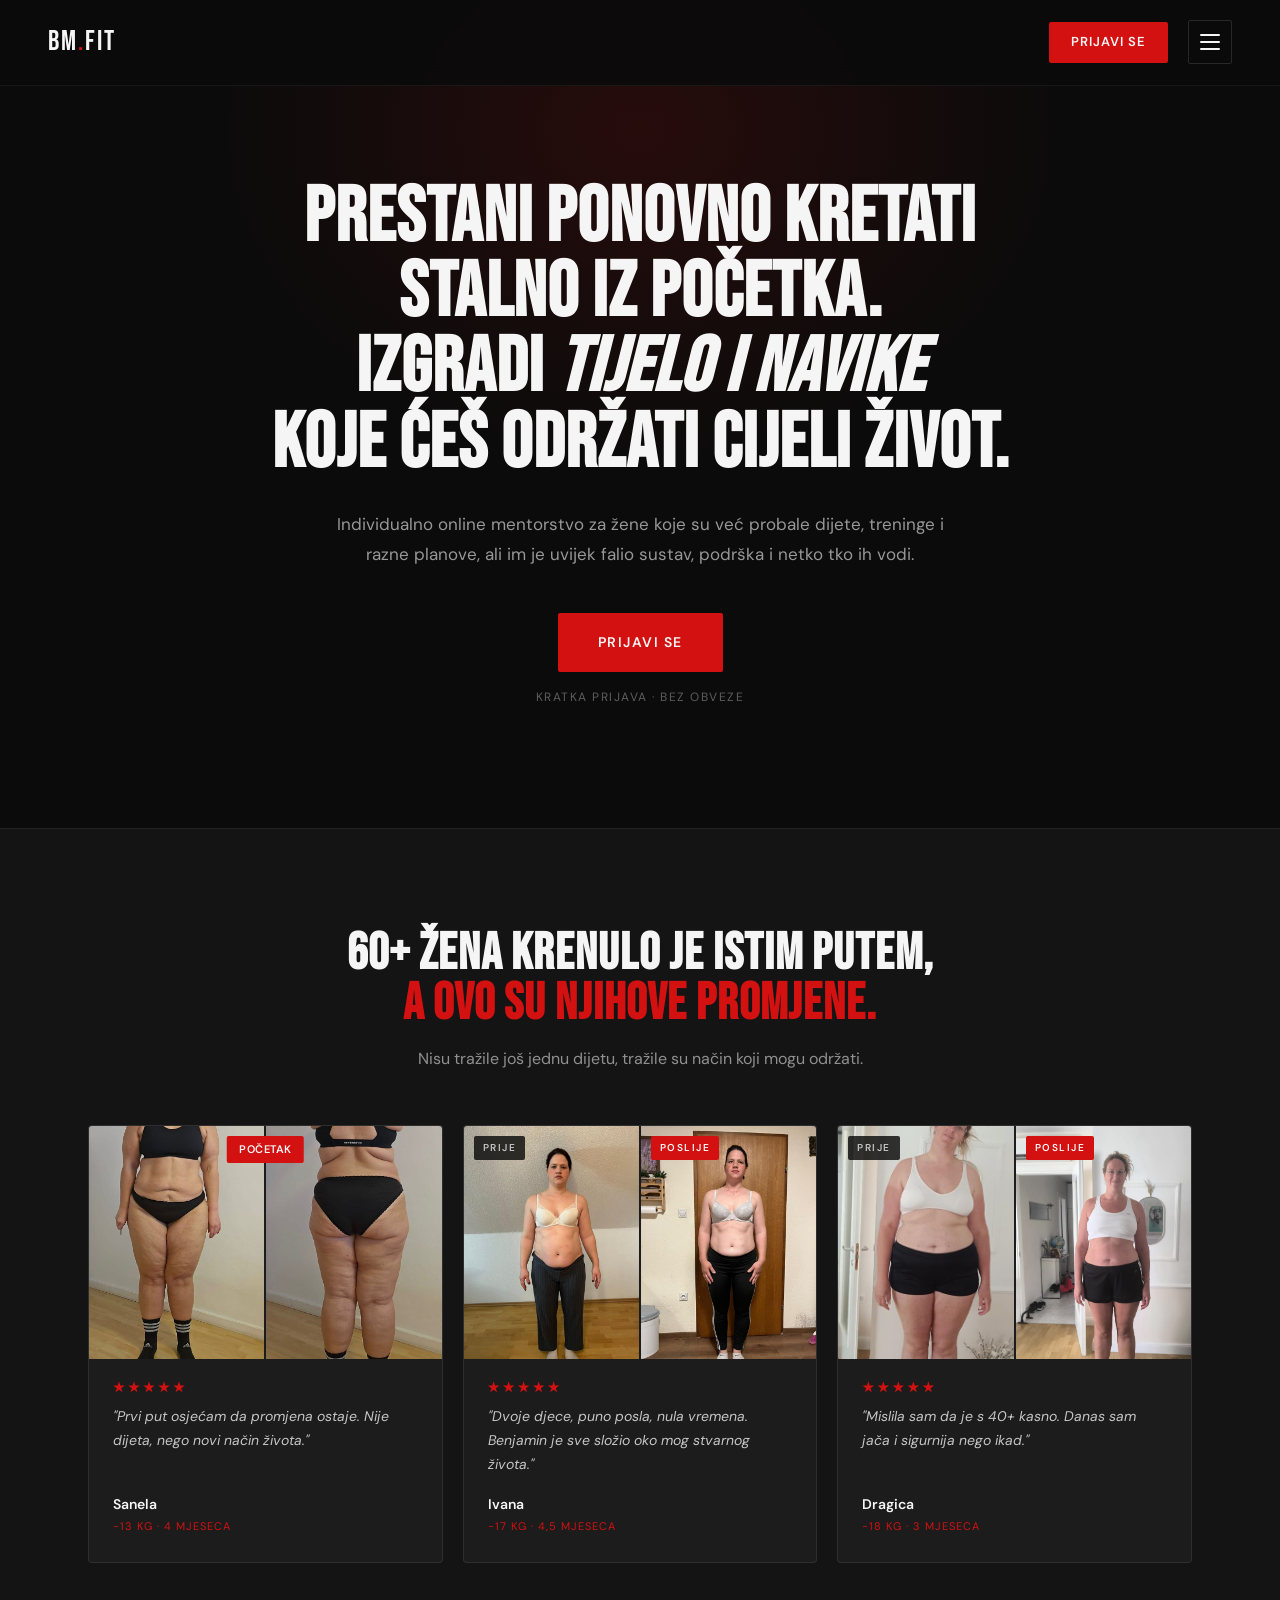
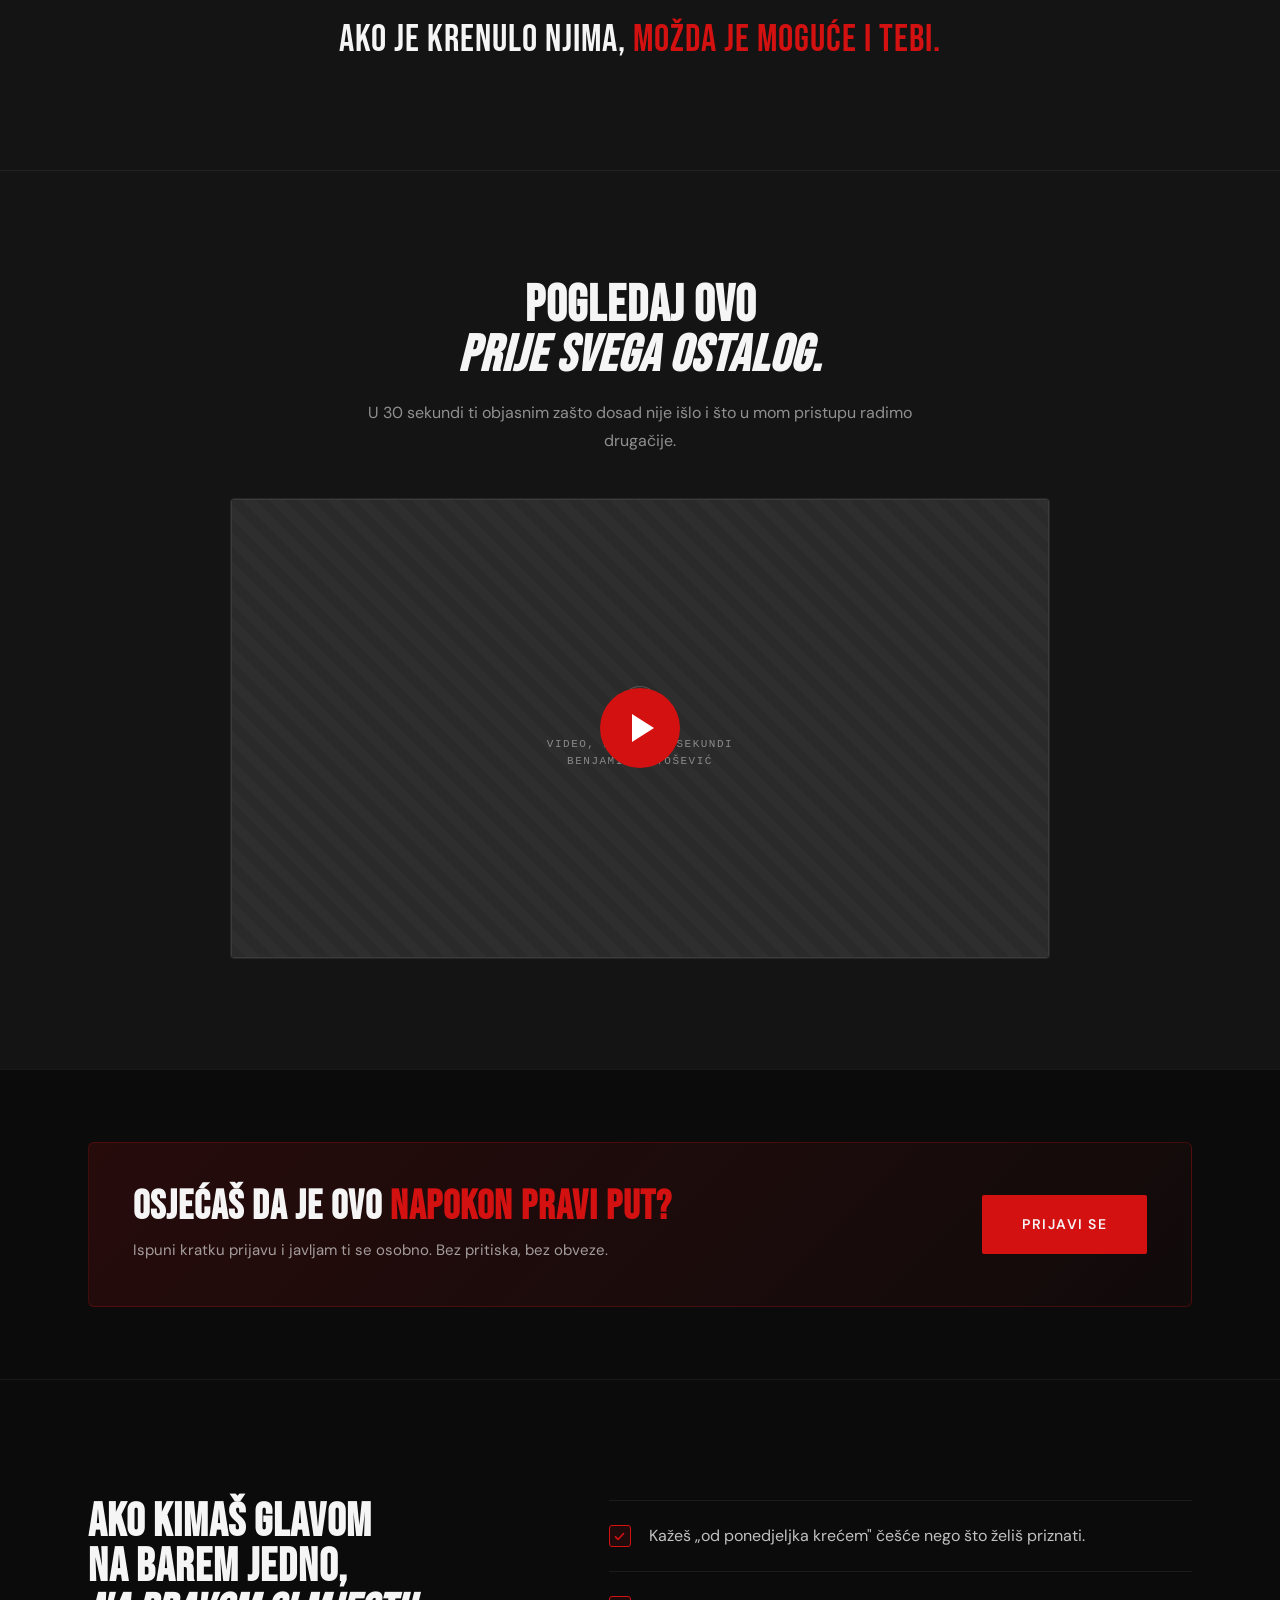
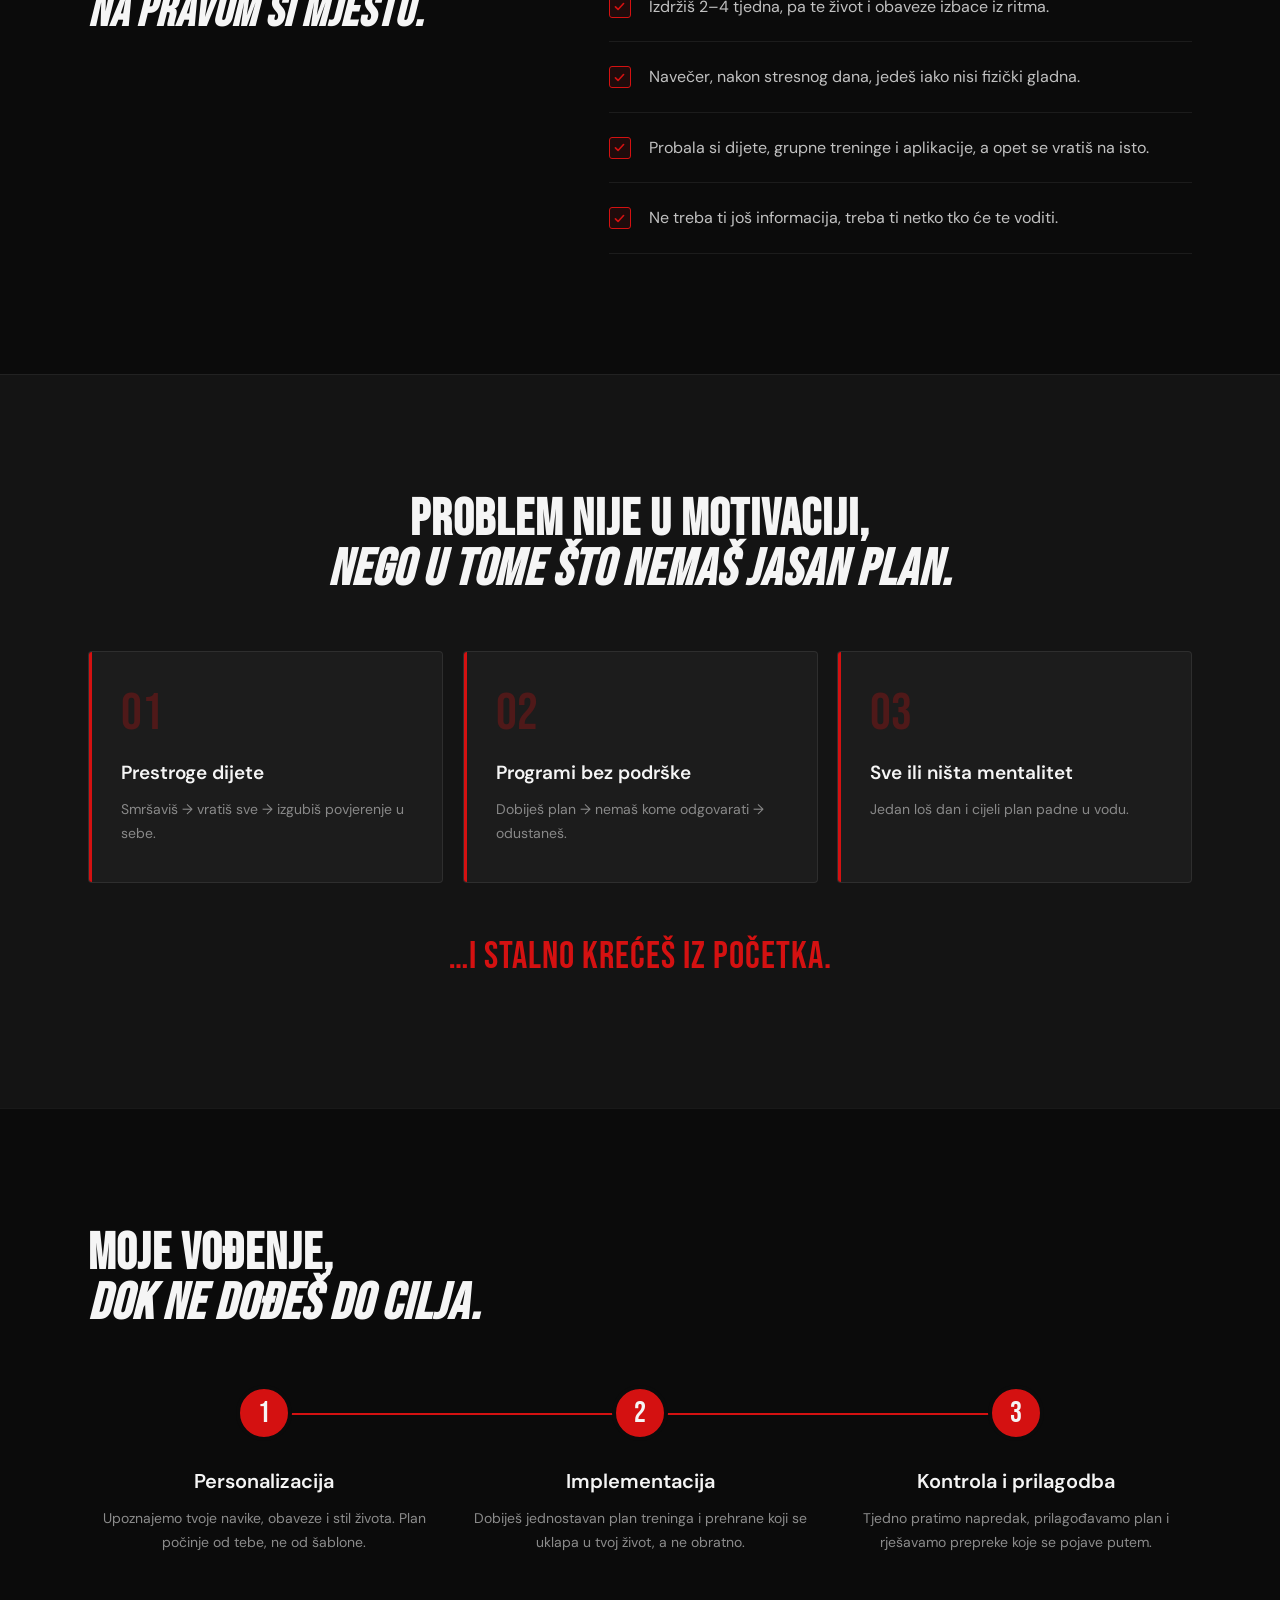
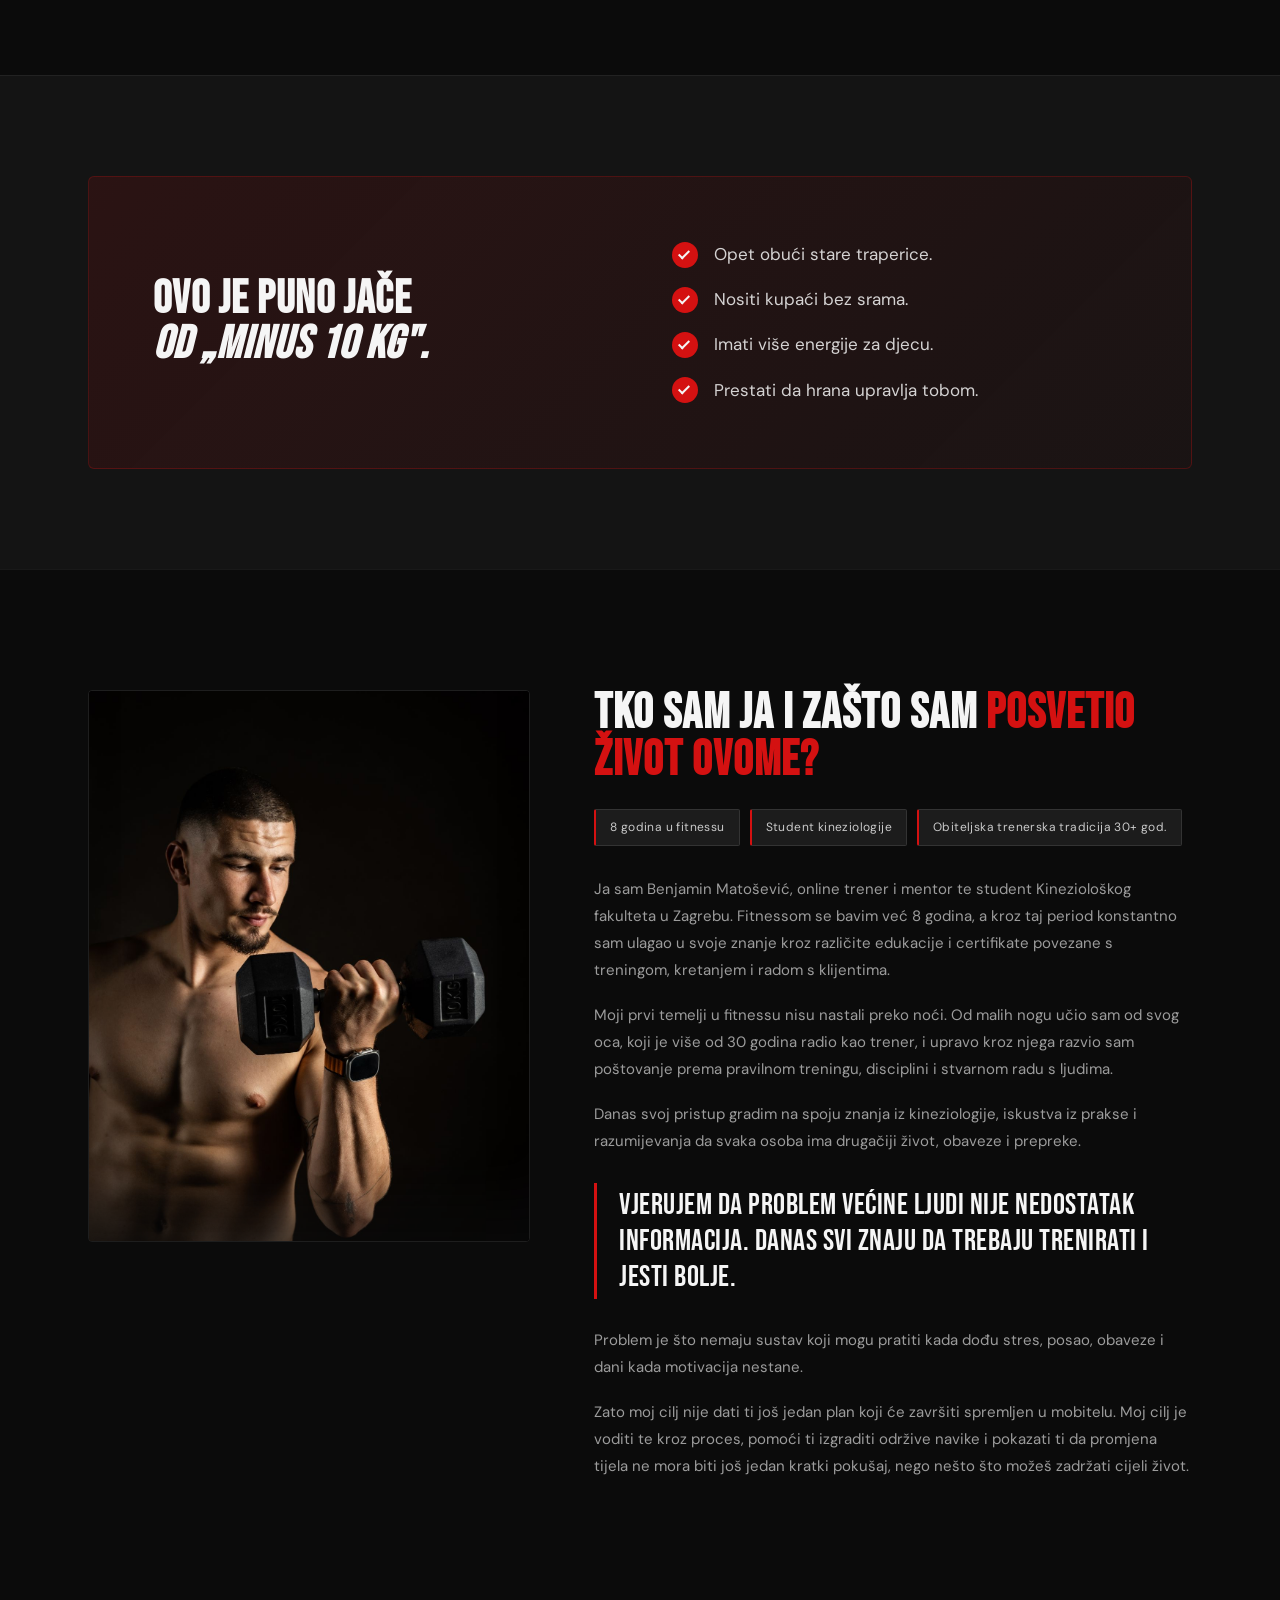
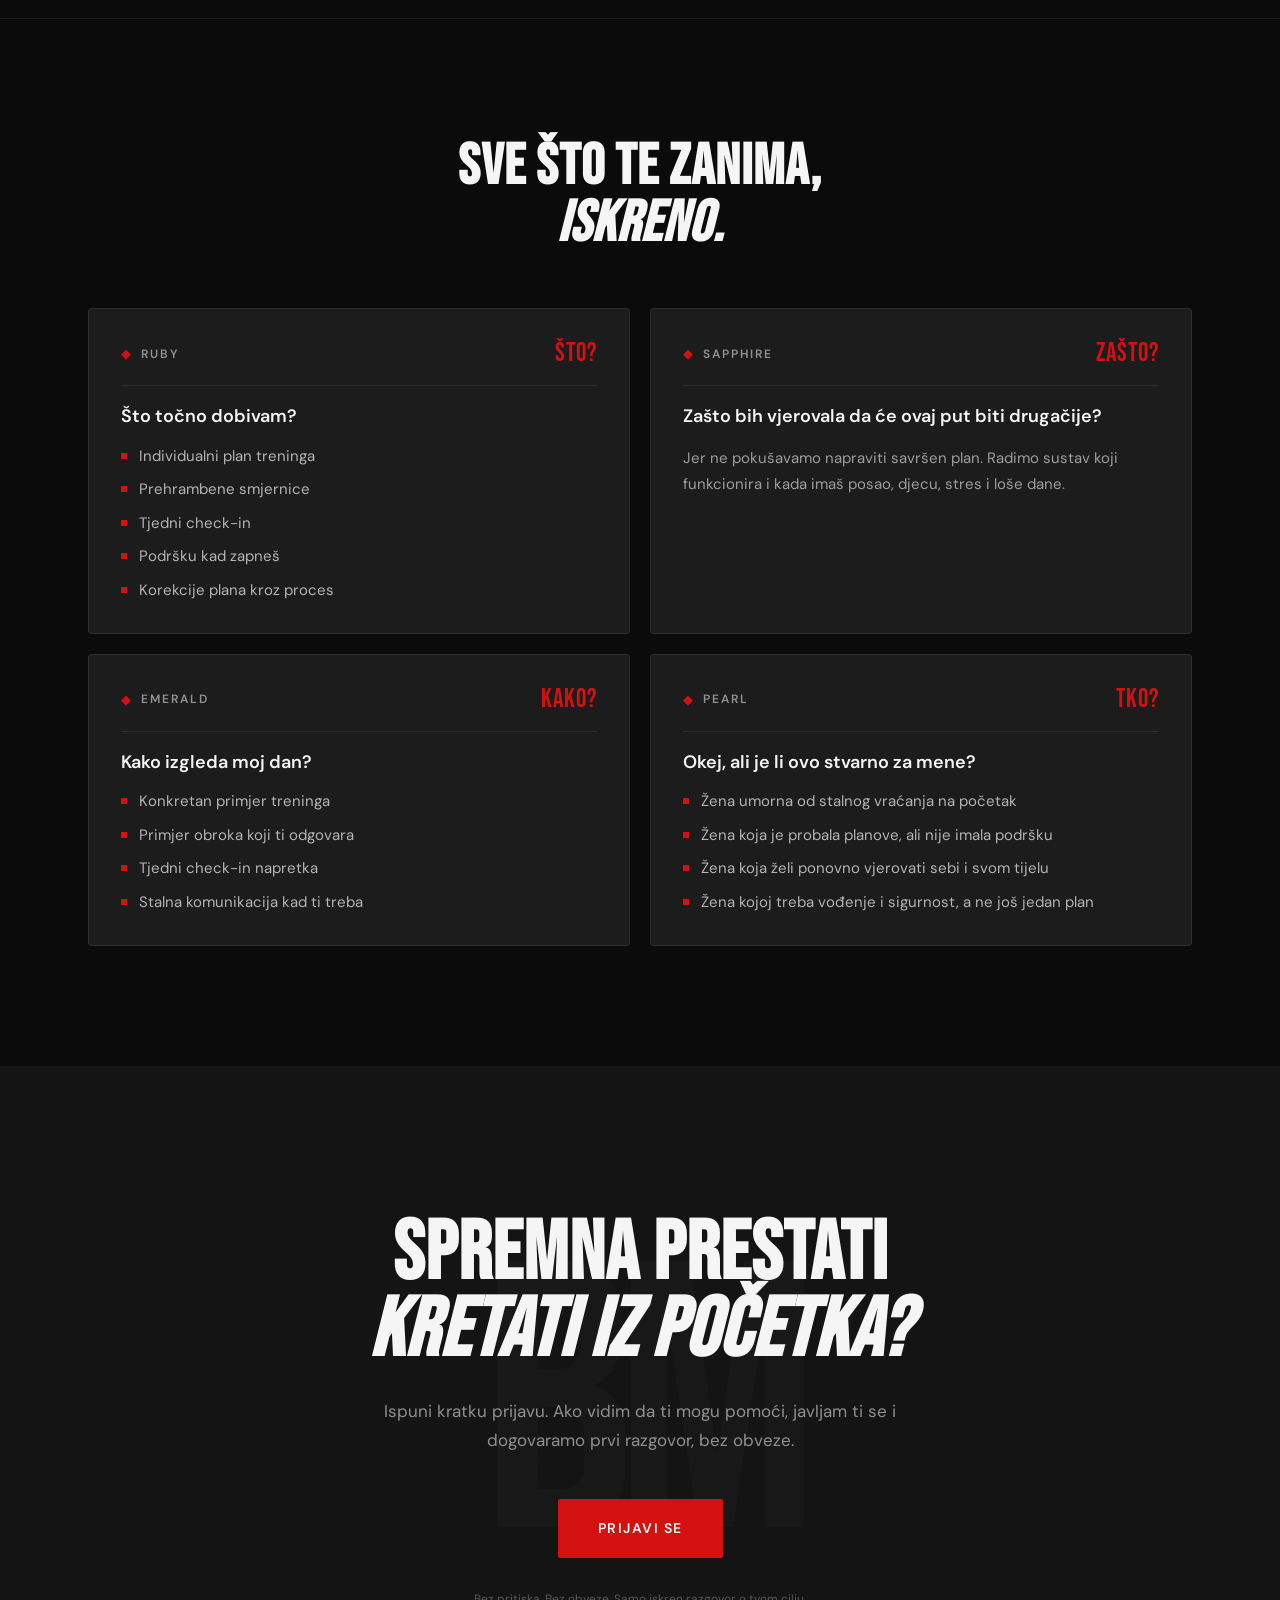
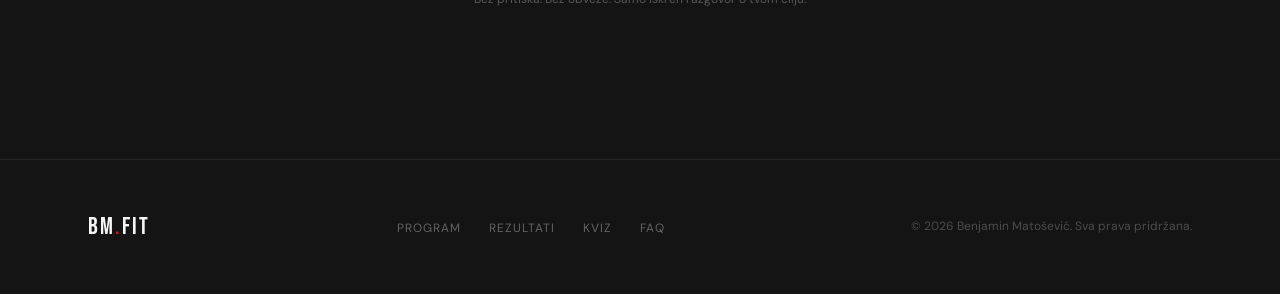
==== commit 7e3d0163: "added images" ====
--- a/landing1.html
+++ b/landing1.html
@@ -65,6 +65,99 @@
   </div>
 </section>
 
+<!-- IMMEDIATE PROOF (transformations) -->
+<section id="l1-proof">
+  <div class="container">
+    <div class="l1-proof-head reveal">
+      <h2 class="l1-proof-headline" data-i18n-html="l1_proof_headline">60+ žena krenulo je istim putem,<br><em>a ovo su njihove promjene.</em></h2>
+      <p class="l1-proof-sub" data-i18n="l1_proof_sub">Nisu tražile još jednu dijetu, tražile su način koji mogu održati.</p>
+    </div>
+
+    <div class="l1-proof-grid">
+      <!-- Card 1 - Sanela (timeline: front + back kroz vrijeme) -->
+      <div class="l1-proof-card reveal reveal-delay-1">
+        <div class="l1-proof-media l1-proof-media--timeline" aria-label="Sanela kroz vrijeme">
+          <!-- SPRIJEDA kroz vrijeme (indeks 0 početak, 1 tri mjeseca, 2 četiri mjeseca) -->
+          <figure class="l1-ba">
+            <div class="l1-ba-frame active"><img class="l1-ba-img" src="images/transformations/sanela%201.jpeg" alt="Sanela sprijeda, početak"></div>
+            <div class="l1-ba-frame"><img class="l1-ba-img" src="images/transformations/sanela%205.png" alt="Sanela sprijeda, 3 mjeseca"></div>
+            <div class="l1-ba-frame"><img class="l1-ba-img" src="images/transformations/sanela%204.jpeg" alt="Sanela sprijeda, 4 mjeseca"></div>
+          </figure>
+          <!-- STRAGA kroz vrijeme (isti indeks = ista faza kao sprijeda) -->
+          <figure class="l1-ba">
+            <div class="l1-ba-frame active"><img class="l1-ba-img" src="images/transformations/sanela%202.jpeg" alt="Sanela straga, početak"></div>
+            <div class="l1-ba-frame"><img class="l1-ba-img" src="images/transformations/sanela%203.jpeg" alt="Sanela straga, 3 mjeseca"></div>
+            <div class="l1-ba-frame"><img class="l1-ba-img" src="images/transformations/sanela%206.png" alt="Sanela straga, 4 mjeseca"></div>
+          </figure>
+          <div class="l1-proof-stages" aria-hidden="true">
+            <span class="l1-proof-stage active" data-i18n="l1_stage_0">Početak</span>
+            <span class="l1-proof-stage" data-i18n="l1_stage_3">3 mjeseca · −11 kg</span>
+            <span class="l1-proof-stage" data-i18n="l1_stage_4">4 mjeseca · −13 kg</span>
+          </div>
+        </div>
+        <div class="l1-proof-body">
+          <div class="testi-stars"><div class="testi-star"></div><div class="testi-star"></div><div class="testi-star"></div><div class="testi-star"></div><div class="testi-star"></div></div>
+          <p class="l1-proof-quote" data-i18n="l1_proof_q_sanela">"Prvi put osjećam da promjena ostaje. Nije dijeta, nego novi način života."</p>
+          <div class="l1-proof-name">Sanela</div>
+          <div class="l1-proof-meta" data-i18n="l1_proof_m_sanela">−13 kg · 4 mjeseca</div>
+        </div>
+      </div>
+
+      <!-- Card 2 - Ivana (prije/poslije, 3 poze) -->
+      <div class="l1-proof-card reveal reveal-delay-2">
+        <div class="l1-proof-media" aria-label="Prije i poslije - Ivana">
+          <!-- Poze po indeksu (prije ↔ poslije se poklapaju): 0 sprijeda, 1 straga, 2 sa strane -->
+          <figure class="l1-ba">
+            <div class="l1-ba-frame active"><img class="l1-ba-img" src="images/transformations/ivana-front-before.jpg" alt="Ivana prije, sprijeda"></div>
+            <div class="l1-ba-frame"><img class="l1-ba-img" src="images/transformations/ivana-back-before.jpg" alt="Ivana prije, straga"></div>
+            <div class="l1-ba-frame"><img class="l1-ba-img" src="images/transformations/ivana-side-before.jpg" alt="Ivana prije, sa strane"></div>
+            <figcaption class="l1-ba-tag" data-i18n="l1_proof_before">Prije</figcaption>
+          </figure>
+          <figure class="l1-ba">
+            <div class="l1-ba-frame active"><img class="l1-ba-img" src="images/transformations/ivana-front-after.jpg" alt="Ivana poslije, sprijeda"></div>
+            <div class="l1-ba-frame"><img class="l1-ba-img" src="images/transformations/ivana-back-after.jpg" alt="Ivana poslije, straga"></div>
+            <div class="l1-ba-frame"><img class="l1-ba-img" src="images/transformations/ivana-side-after.jpg" alt="Ivana poslije, sa strane"></div>
+            <figcaption class="l1-ba-tag l1-ba-tag--after" data-i18n="l1_proof_after">Poslije</figcaption>
+          </figure>
+        </div>
+        <div class="l1-proof-body">
+          <div class="testi-stars"><div class="testi-star"></div><div class="testi-star"></div><div class="testi-star"></div><div class="testi-star"></div><div class="testi-star"></div></div>
+          <p class="l1-proof-quote" data-i18n="l1_proof_q_ivana">"Dvoje djece, puno posla, nula vremena. Benjamin je sve složio oko mog stvarnog života."</p>
+          <div class="l1-proof-name">Ivana</div>
+          <div class="l1-proof-meta" data-i18n="l1_proof_m_ivana">−17 kg · 4,5 mjeseca</div>
+        </div>
+      </div>
+
+      <!-- Card 3 - Dragica (prije/poslije, 3 poze; "poslije" slike zumirane) -->
+      <div class="l1-proof-card reveal reveal-delay-3">
+        <div class="l1-proof-media" aria-label="Prije i poslije - Dragica">
+          <!-- Poze po indeksu (prije ↔ poslije se poklapaju): 0 sprijeda, 1 straga, 2 sa strane -->
+          <figure class="l1-ba">
+            <div class="l1-ba-frame active"><img class="l1-ba-img" src="images/transformations/dragica-front-before.jpg" alt="Dragica prije, sprijeda"></div>
+            <div class="l1-ba-frame"><img class="l1-ba-img" src="images/transformations/dragica-back-before.jpg" alt="Dragica prije, straga"></div>
+            <div class="l1-ba-frame"><img class="l1-ba-img" src="images/transformations/dragica-side-before.jpg" alt="Dragica prije, sa strane"></div>
+            <figcaption class="l1-ba-tag" data-i18n="l1_proof_before">Prije</figcaption>
+          </figure>
+          <figure class="l1-ba l1-ba-zoom">
+            <div class="l1-ba-frame active"><img class="l1-ba-img" src="images/transformations/dragica-front-after.jpeg" alt="Dragica poslije, sprijeda"></div>
+            <div class="l1-ba-frame"><img class="l1-ba-img" src="images/transformations/dragica-back-after.jpeg" alt="Dragica poslije, straga"></div>
+            <div class="l1-ba-frame"><img class="l1-ba-img" src="images/transformations/dragica-side-after.jpeg" alt="Dragica poslije, sa strane"></div>
+            <figcaption class="l1-ba-tag l1-ba-tag--after" data-i18n="l1_proof_after">Poslije</figcaption>
+          </figure>
+        </div>
+        <div class="l1-proof-body">
+          <div class="testi-stars"><div class="testi-star"></div><div class="testi-star"></div><div class="testi-star"></div><div class="testi-star"></div><div class="testi-star"></div></div>
+          <p class="l1-proof-quote" data-i18n="l1_proof_q_dragica">"Mislila sam da je s 40+ kasno. Danas sam jača i sigurnija nego ikad."</p>
+          <div class="l1-proof-name">Dragica</div>
+          <div class="l1-proof-meta" data-i18n="l1_proof_m_dragica">−18 kg · 3 mjeseca</div>
+        </div>
+      </div>
+    </div>
+
+    <p class="l1-proof-close reveal" data-i18n-html="l1_proof_close">Ako je krenulo njima, <em>možda je moguće i tebi.</em></p>
+  </div>
+</section>
+
 <!-- HOOK - video (first 30 seconds) -->
 <section id="l1-hook">
   <div class="container">
@@ -82,6 +175,19 @@
   </div>
 </section>
 
+<!-- MID CTA (right after the VSL) -->
+<section id="l1-midcta">
+  <div class="container">
+    <div class="l1-midcta-inner reveal">
+      <div class="l1-midcta-copy">
+        <h2 class="l1-midcta-headline" data-i18n-html="l1_midcta_headline">Osjećaš da je ovo <em>napokon pravi put?</em></h2>
+        <p class="l1-midcta-sub" data-i18n="l1_midcta_sub">Ispuni kratku prijavu i javljam ti se osobno. Bez pritiska, bez obveze.</p>
+      </div>
+      <a href="https://docs.google.com/forms/d/e/1FAIpQLScnJDEQVlFEhk-koc2gcXhn-hjRreWlEOHAmLvCTcqEg4mydQ/viewform?utm_source=ig&utm_medium=social&utm_content=link_in_bio&fbclid=PAcGRvZgJleHRuA2FlbQIxMQBzcnRjBmFwcF9pZA8xMjQwMjQ1NzQyODc0MTQAAacUvVOSarQlzyG9PNxuKdeiiQ8mGCB0ZhPKJL48opjQ6WvoOWrEV8tGcLYqTA_aem_jbW3LNW-bsXS3pfkGlYYJA" target="_blank" rel="noopener" class="btn-primary" data-i18n="l1_hero_cta">Prijavi se</a>
+    </div>
+  </div>
+</section>
+
 <!-- RECOGNIZE -->
 <section id="l1-recognize">
   <div class="container">
@@ -172,6 +278,36 @@
         <li><span class="l1-out-dot"></span><span data-i18n="l1_out_3">Imati više energije za djecu.</span></li>
         <li><span class="l1-out-dot"></span><span data-i18n="l1_out_4">Prestati da hrana upravlja tobom.</span></li>
       </ul>
+    </div>
+  </div>
+</section>
+
+<!-- ABOUT / AUTHORITY -->
+<section id="l1-about">
+  <div class="container">
+    <div class="l1-about-inner">
+      <div class="l1-about-visual reveal">
+        <div class="l1-about-img">
+          <img class="l1-about-img-photo" src="images/exclusive-web.jpg" width="1200" height="1800"
+               alt="Benjamin Matošević, online trener i mentor" data-alt-i18n="l1_about_img_alt">
+        </div>
+      </div>
+      <div class="l1-about-copy">
+        <h2 class="l1-about-headline reveal" data-i18n-html="l1_about_headline">Tko sam ja i zašto sam <em>posvetio život ovome?</em></h2>
+        <div class="l1-about-chips reveal reveal-delay-1">
+          <span class="l1-about-chip" data-i18n="l1_about_chip1">8 godina u fitnessu</span>
+          <span class="l1-about-chip" data-i18n="l1_about_chip2">Student kineziologije</span>
+          <span class="l1-about-chip" data-i18n="l1_about_chip3">Obiteljska trenerska tradicija 30+ god.</span>
+        </div>
+        <div class="l1-about-text reveal reveal-delay-1">
+          <p data-i18n="l1_about_p1">Ja sam Benjamin Matošević, online trener i mentor te student Kineziološkog fakulteta u Zagrebu. Fitnessom se bavim već 8 godina, a kroz taj period konstantno sam ulagao u svoje znanje kroz različite edukacije i certifikate povezane s treningom, kretanjem i radom s klijentima.</p>
+          <p data-i18n="l1_about_p2">Moji prvi temelji u fitnessu nisu nastali preko noći. Od malih nogu učio sam od svog oca, koji je više od 30 godina radio kao trener, i upravo kroz njega razvio sam poštovanje prema pravilnom treningu, disciplini i stvarnom radu s ljudima.</p>
+          <p data-i18n="l1_about_p3">Danas svoj pristup gradim na spoju znanja iz kineziologije, iskustva iz prakse i razumijevanja da svaka osoba ima drugačiji život, obaveze i prepreke.</p>
+          <blockquote class="l1-about-quote" data-i18n="l1_about_quote">Vjerujem da problem većine ljudi nije nedostatak informacija. Danas svi znaju da trebaju trenirati i jesti bolje.</blockquote>
+          <p data-i18n="l1_about_p4">Problem je što nemaju sustav koji mogu pratiti kada dođu stres, posao, obaveze i dani kada motivacija nestane.</p>
+          <p data-i18n="l1_about_p5">Zato moj cilj nije dati ti još jedan plan koji će završiti spremljen u mobitelu. Moj cilj je voditi te kroz proces, pomoći ti izgraditi održive navike i pokazati ti da promjena tijela ne mora biti još jedan kratki pokušaj, nego nešto što možeš zadržati cijeli život.</p>
+        </div>
+      </div>
     </div>
   </div>
 </section>
--- a/styles.css
+++ b/styles.css
@@ -878,6 +878,75 @@
 .l1-cta-sub { font-size: 17px; color: rgba(245,245,245,0.55); max-width: 520px; margin: 0 auto 44px; line-height: 1.7; }
 .l1-cta-row { display: flex; justify-content: center; margin-bottom: 32px; }
 .l1-cta-disclaimer { font-size: 12px; color: rgba(245,245,245,0.3); }
+
+/* IMMEDIATE PROOF (transformations) — sits right under the hero. */
+#l1-proof { padding: 100px 0; background: var(--off-black); border-top: 1px solid rgba(255,255,255,0.06); }
+.l1-proof-head { text-align: center; margin-bottom: 52px; }
+.l1-proof-headline { font-family: var(--display); font-size: clamp(32px, 4vw, 54px); line-height: 0.98; letter-spacing: 1px; margin-bottom: 16px; }
+.l1-proof-headline em { font-style: normal; color: var(--red); }
+.l1-proof-sub { font-size: 16px; line-height: 1.7; color: rgba(245,245,245,0.55); max-width: 640px; margin: 0 auto; }
+.l1-proof-grid { display: grid; grid-template-columns: repeat(3, 1fr); gap: 20px; }
+.l1-proof-card { background: var(--dark-gray); border: 1px solid rgba(255,255,255,0.08); border-radius: 4px; overflow: hidden; display: flex; flex-direction: column; }
+/* Before / after photo pair. Swap each .img-placeholder for <img class="l1-ba-img">. */
+.l1-proof-media { position: relative; display: grid; grid-template-columns: 1fr 1fr; gap: 2px; }
+/* Timeline variant (Sanela): front + back shown together, cycling through stages.
+   The stage pill sits centred at the top and crossfades with the photos. */
+.l1-proof-stages { position: absolute; top: 10px; left: 50%; transform: translateX(-50%); z-index: 3; pointer-events: none; }
+.l1-proof-stage {
+  position: absolute; top: 0; left: 50%; transform: translateX(-50%);
+  white-space: nowrap; opacity: 0; transition: opacity .5s ease;
+  background: var(--red); color: var(--white);
+  font-size: 11px; letter-spacing: .5px; text-transform: uppercase; font-weight: 600;
+  padding: 5px 12px; border-radius: 2px;
+}
+.l1-proof-stage.active { opacity: 1; }
+.l1-ba { position: relative; margin: 0; aspect-ratio: 3 / 4; overflow: hidden; background: var(--mid-gray); }
+/* Front / back / side frames are stacked; JS crossfades one at a time, kept in
+   sync with the matching frame in the other half (same pose shown together). */
+.l1-ba-frame { position: absolute; inset: 0; opacity: 0; transition: opacity .6s ease; }
+.l1-ba-frame.active { opacity: 1; }
+.l1-ba-frame .img-placeholder { position: absolute; inset: 0; }
+.l1-ba-img { position: absolute; inset: 0; display: block; width: 100%; height: 100%; object-fit: cover; }
+/* Some "after" photos (e.g. Dragica) were shot further back; zoom them in to
+   match the tighter framing of the "before" photos. Tune the scale to taste. */
+.l1-ba-zoom .l1-ba-img { transform: scale(1.45); transform-origin: center 40%; }
+.l1-ba-tag { position: absolute; left: 10px; top: 10px; z-index: 2; font-size: 10px; letter-spacing: 1.5px; text-transform: uppercase; font-weight: 600; padding: 4px 9px; border-radius: 2px; background: rgba(11,11,11,0.82); color: rgba(245,245,245,0.75); }
+.l1-ba-tag--after { background: var(--red); color: var(--white); }
+.l1-proof-body { padding: 22px 24px 26px; display: flex; flex-direction: column; flex: 1; }
+.l1-proof-body .testi-stars { margin-bottom: 12px; }
+.l1-proof-quote { font-size: 14px; line-height: 1.7; color: rgba(245,245,245,0.78); font-style: italic; margin-bottom: 16px; flex: 1; }
+.l1-proof-name { font-size: 14px; font-weight: 600; color: var(--white); }
+.l1-proof-meta { font-size: 11px; letter-spacing: 1px; text-transform: uppercase; color: var(--red); margin-top: 3px; }
+.l1-proof-close { text-align: center; margin-top: 46px; font-family: var(--display); font-size: clamp(24px, 3vw, 40px); letter-spacing: 1px; color: var(--white); }
+.l1-proof-close em { font-style: normal; color: var(--red); }
+
+/* MID CTA — a lighter conversion band right after the VSL. */
+#l1-midcta { padding: 72px 0; background: var(--black); border-top: 1px solid rgba(255,255,255,0.06); }
+.l1-midcta-inner {
+  display: flex; align-items: center; justify-content: space-between; gap: 40px; flex-wrap: wrap;
+  background: linear-gradient(135deg, rgba(212,17,17,0.14), rgba(212,17,17,0.03));
+  border: 1px solid rgba(212,17,17,0.25); border-radius: 6px;
+  padding: clamp(28px, 4vw, 44px);
+}
+.l1-midcta-copy { flex: 1; min-width: 260px; }
+.l1-midcta-headline { font-family: var(--display); font-size: clamp(28px, 3.2vw, 44px); line-height: 1; letter-spacing: 1px; margin-bottom: 10px; }
+.l1-midcta-headline em { font-style: normal; color: var(--red); }
+.l1-midcta-sub { font-size: 15px; color: rgba(245,245,245,0.62); line-height: 1.6; }
+.l1-midcta-inner .btn-primary { flex-shrink: 0; }
+
+/* ABOUT / AUTHORITY — trainer bio + credibility, before the FAQ. */
+#l1-about { padding: 120px 0; background: var(--black); border-top: 1px solid rgba(255,255,255,0.06); }
+.l1-about-inner { display: grid; grid-template-columns: 0.85fr 1.15fr; gap: 64px; align-items: start; }
+.l1-about-visual { position: sticky; top: 100px; }
+.l1-about-img { border-radius: 4px; overflow: hidden; border: 1px solid rgba(255,255,255,0.08); position: relative; }
+.l1-about-img::after { content: ''; position: absolute; inset: 0; box-shadow: inset 0 -80px 60px -40px rgba(11,11,11,0.7); pointer-events: none; }
+.l1-about-img-photo { display: block; width: 100%; height: auto; aspect-ratio: 4 / 5; object-fit: cover; object-position: center 22%; }
+.l1-about-headline { font-family: var(--display); font-size: clamp(32px, 3.8vw, 54px); line-height: 0.98; letter-spacing: 1px; margin-bottom: 24px; }
+.l1-about-headline em { font-style: normal; color: var(--red); }
+.l1-about-chips { display: flex; flex-wrap: wrap; gap: 10px; margin-bottom: 30px; }
+.l1-about-chip { font-size: 12px; letter-spacing: 0.4px; color: rgba(245,245,245,0.8); background: var(--dark-gray); border: 1px solid rgba(255,255,255,0.1); border-left: 2px solid var(--red); border-radius: 2px; padding: 8px 14px; }
+.l1-about-text p { font-size: 15px; line-height: 1.8; color: rgba(245,245,245,0.62); margin-bottom: 18px; }
+.l1-about-quote { font-family: var(--display); font-size: clamp(22px, 2.4vw, 30px); line-height: 1.2; letter-spacing: 0.5px; color: var(--white); border-left: 3px solid var(--red); padding: 4px 0 4px 22px; margin: 28px 0; }
 
 /* Hook video eases up and scales in (scoped so the index VSL is untouched). */
 #l1-hook .vsl-video-wrap { transition-property: transform, opacity; transition-duration: .8s, .7s; }
@@ -928,6 +997,10 @@
 
   /* LANDING 1 */
   #l1-hero { padding: 130px 0 80px; }
+  .l1-proof-grid { grid-template-columns: 1fr; max-width: 420px; margin: 0 auto; }
+  .l1-midcta-inner { flex-direction: column; align-items: flex-start; }
+  .l1-about-inner { grid-template-columns: 1fr; gap: 40px; }
+  .l1-about-visual { position: static; max-width: 360px; }
   .l1-recognize-inner { grid-template-columns: 1fr; gap: 40px; }
   .l1-recognize-headline { position: static; }
   .l1-why-grid { grid-template-columns: 1fr; }
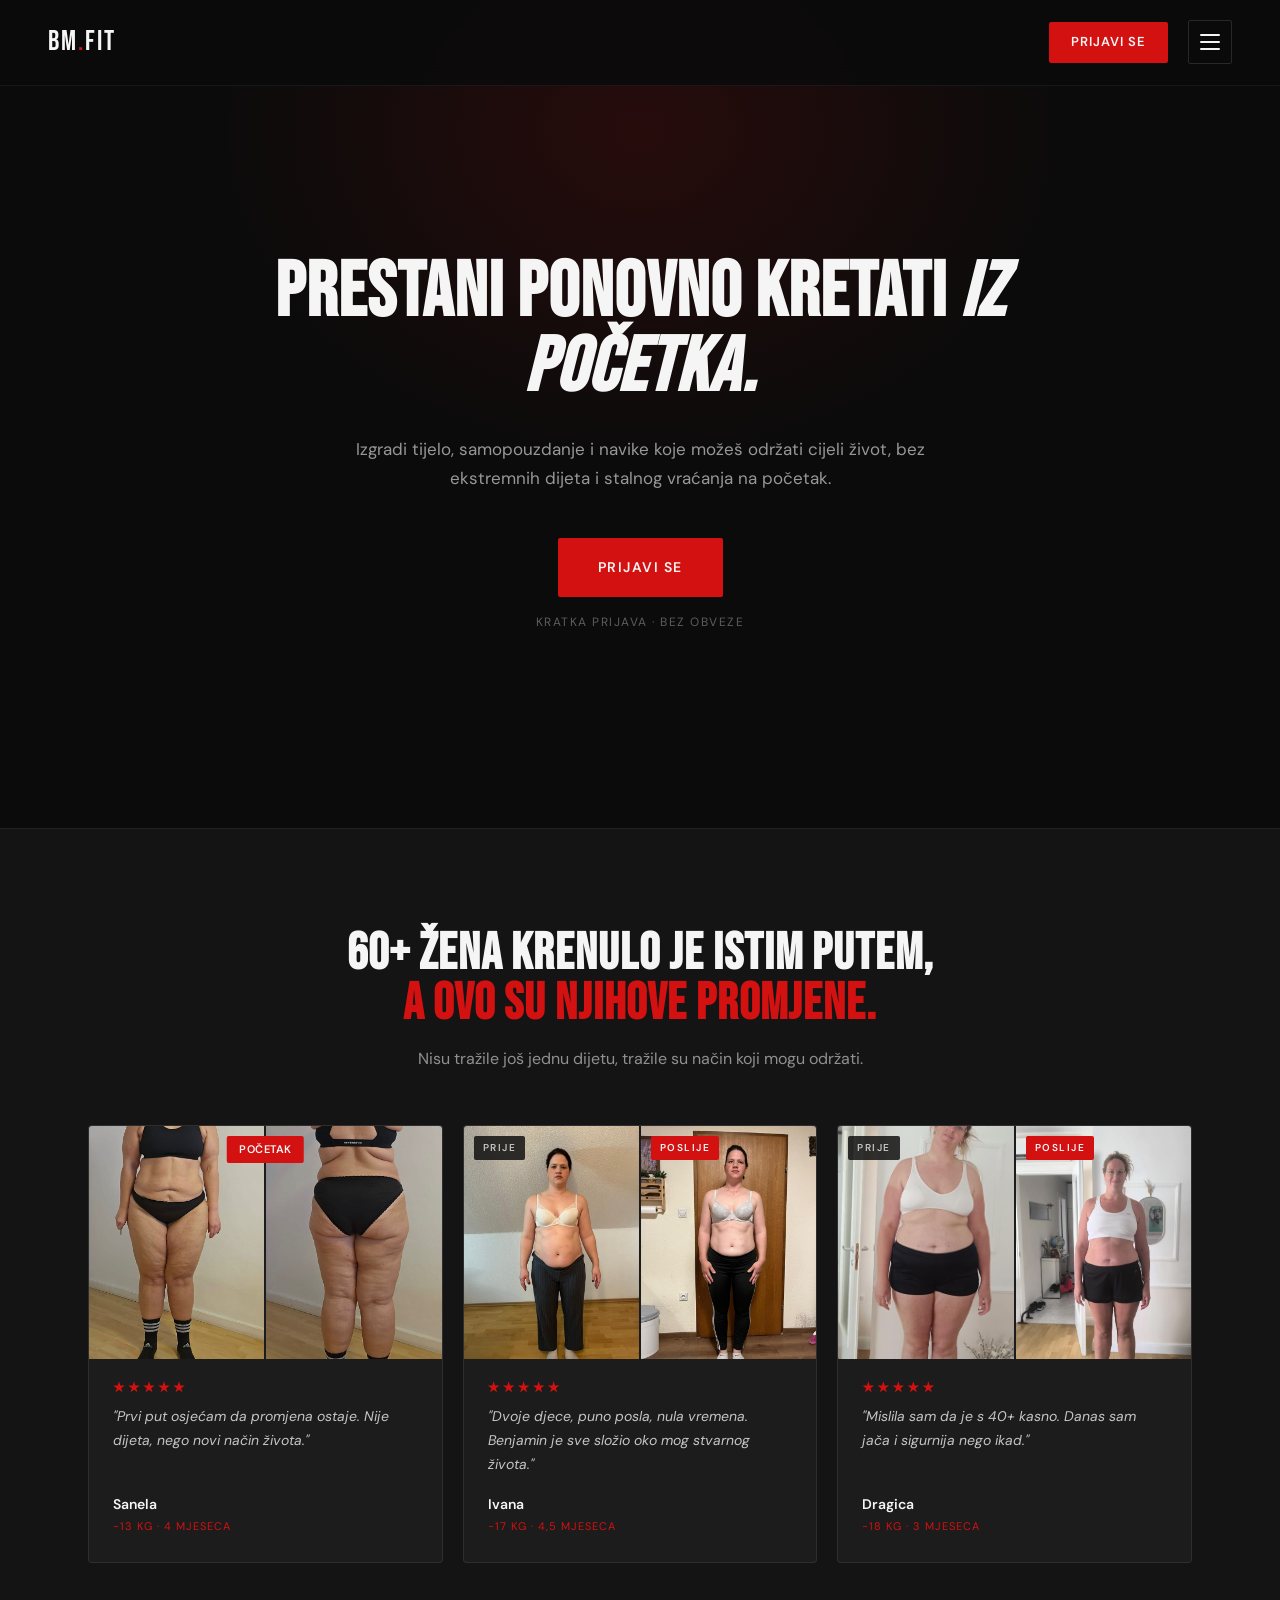
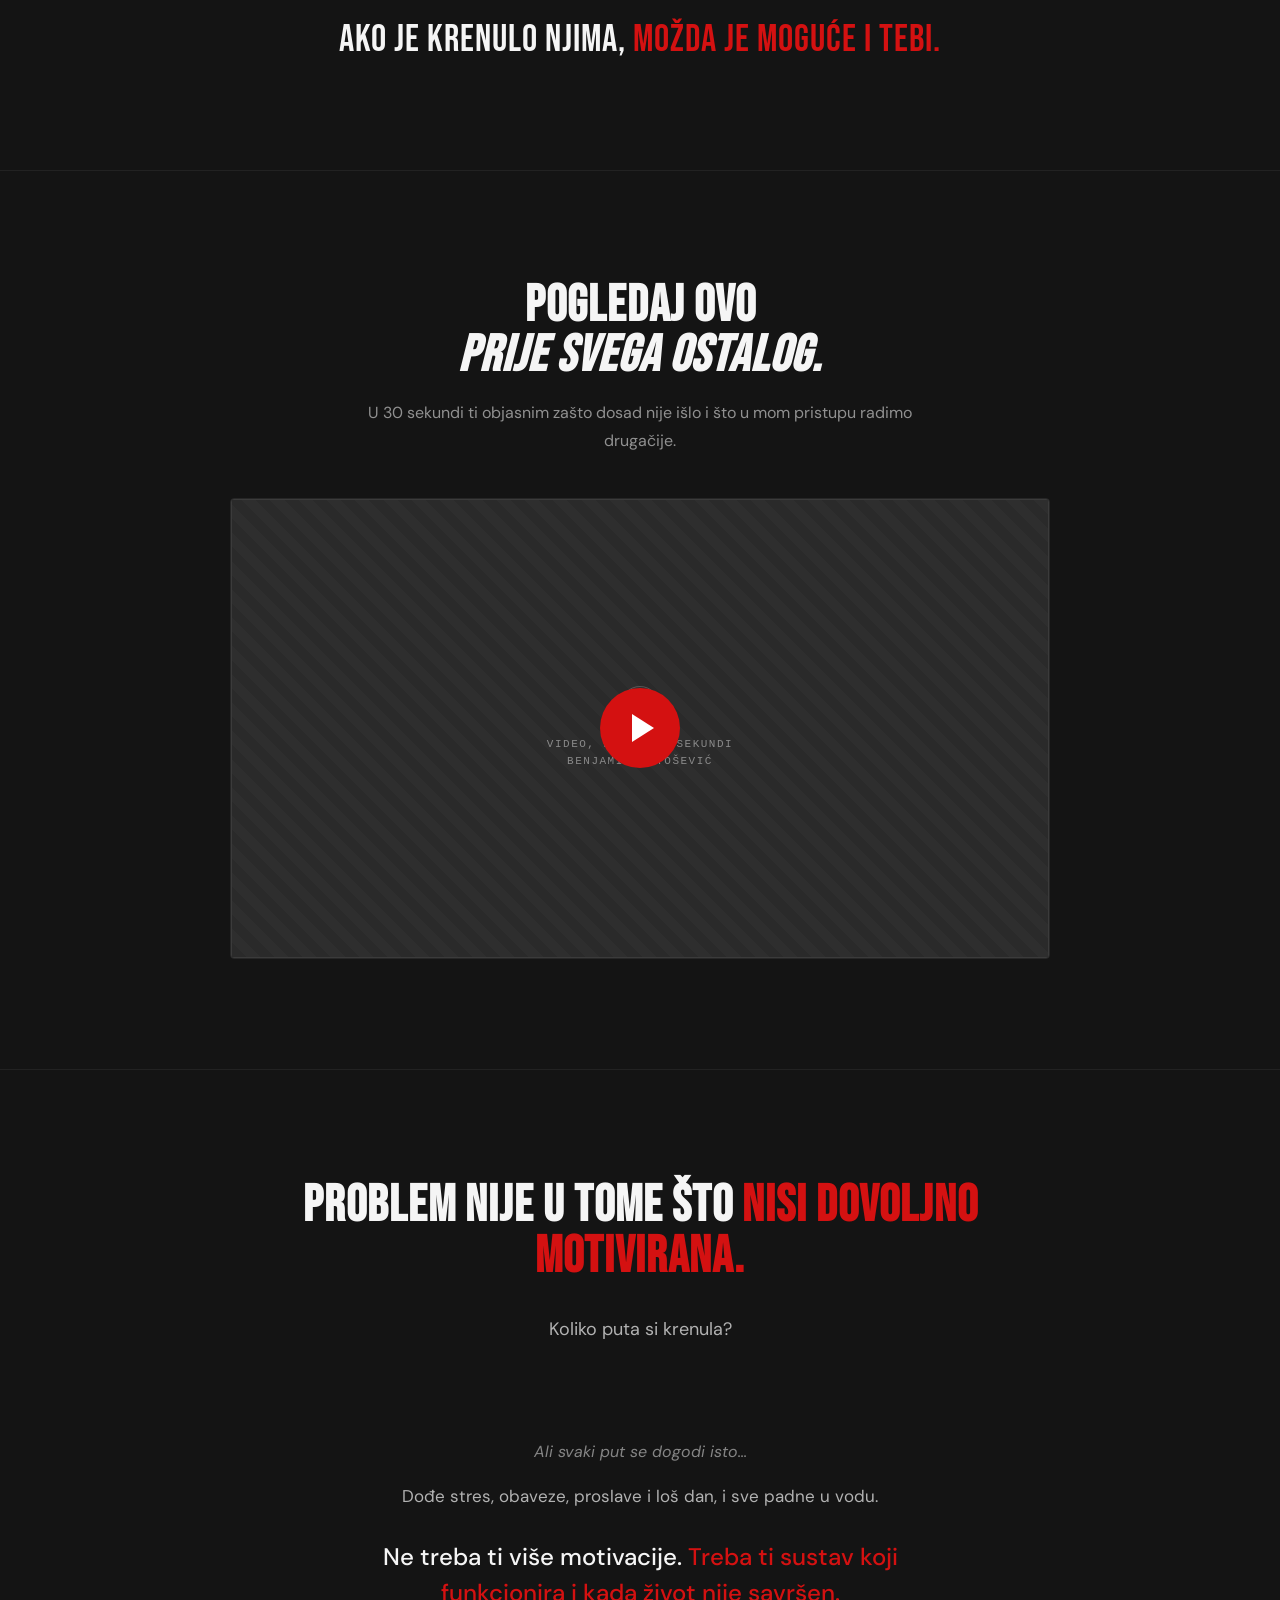
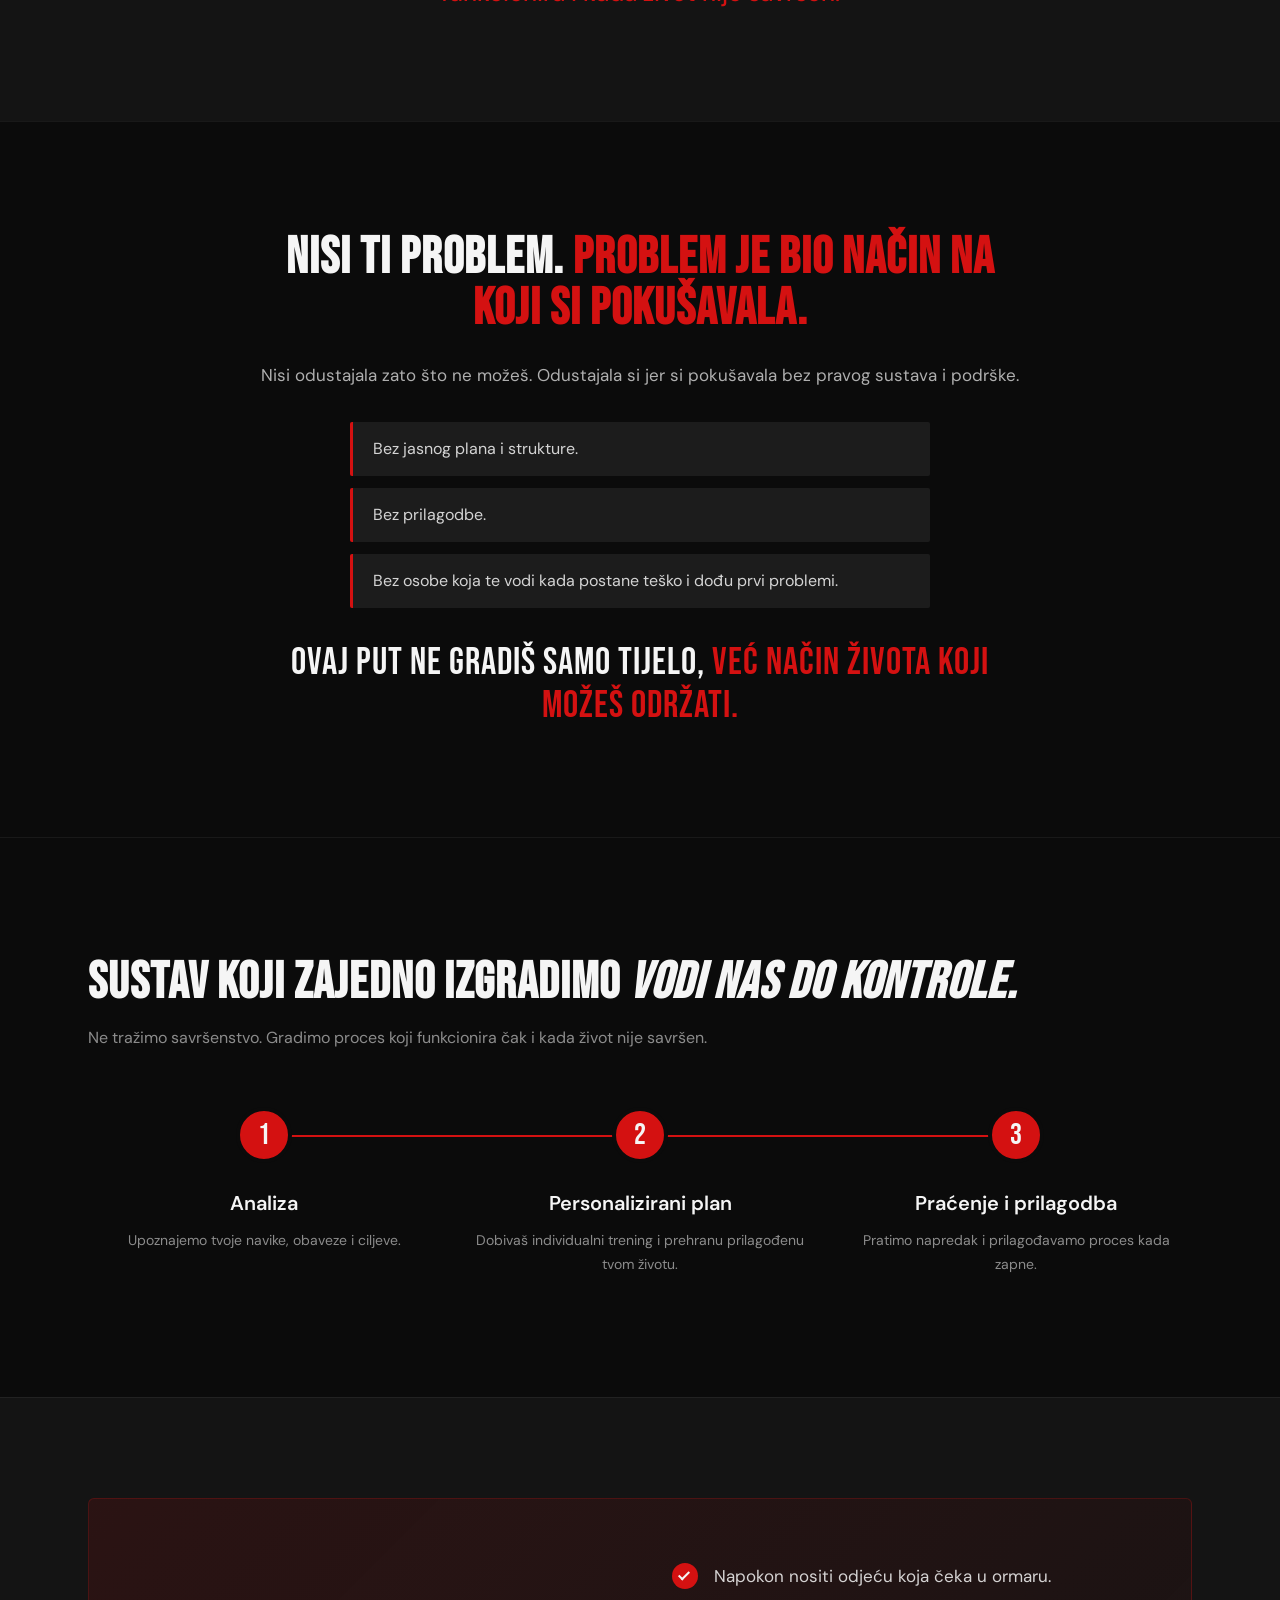
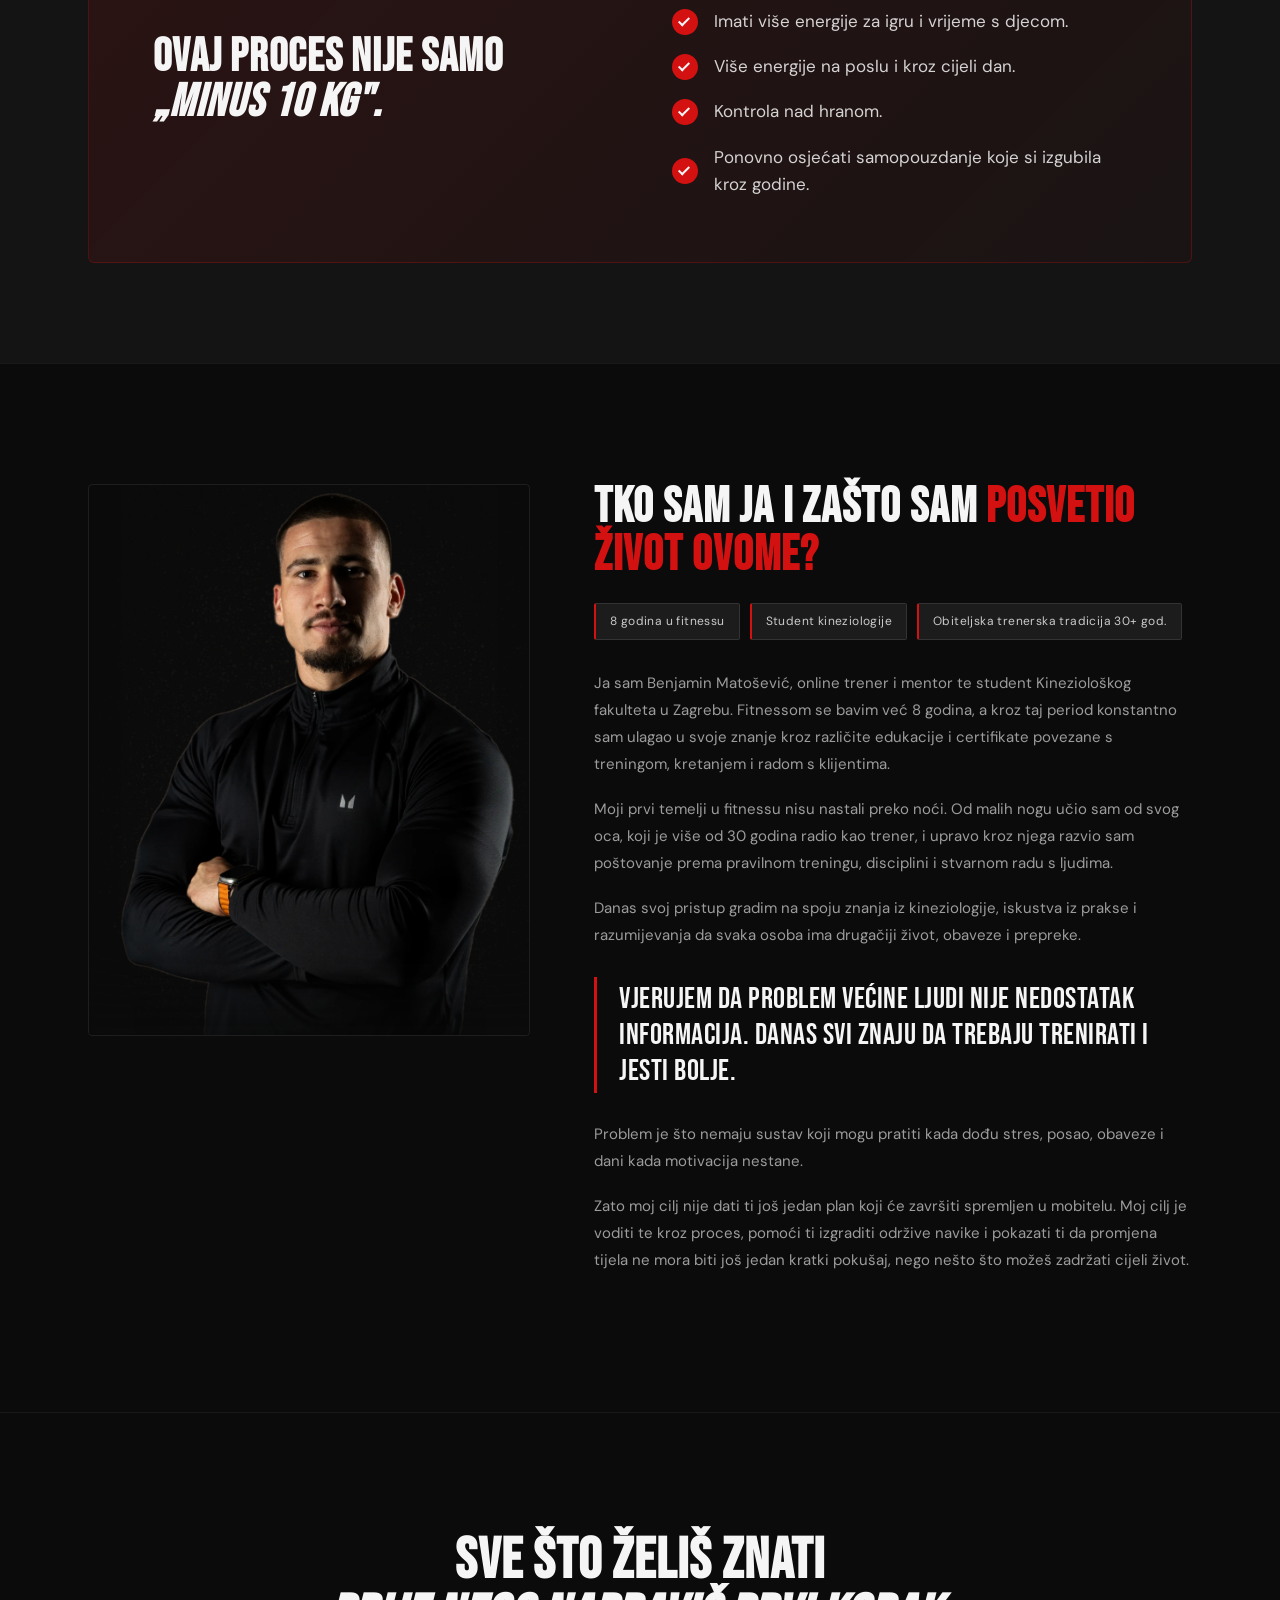
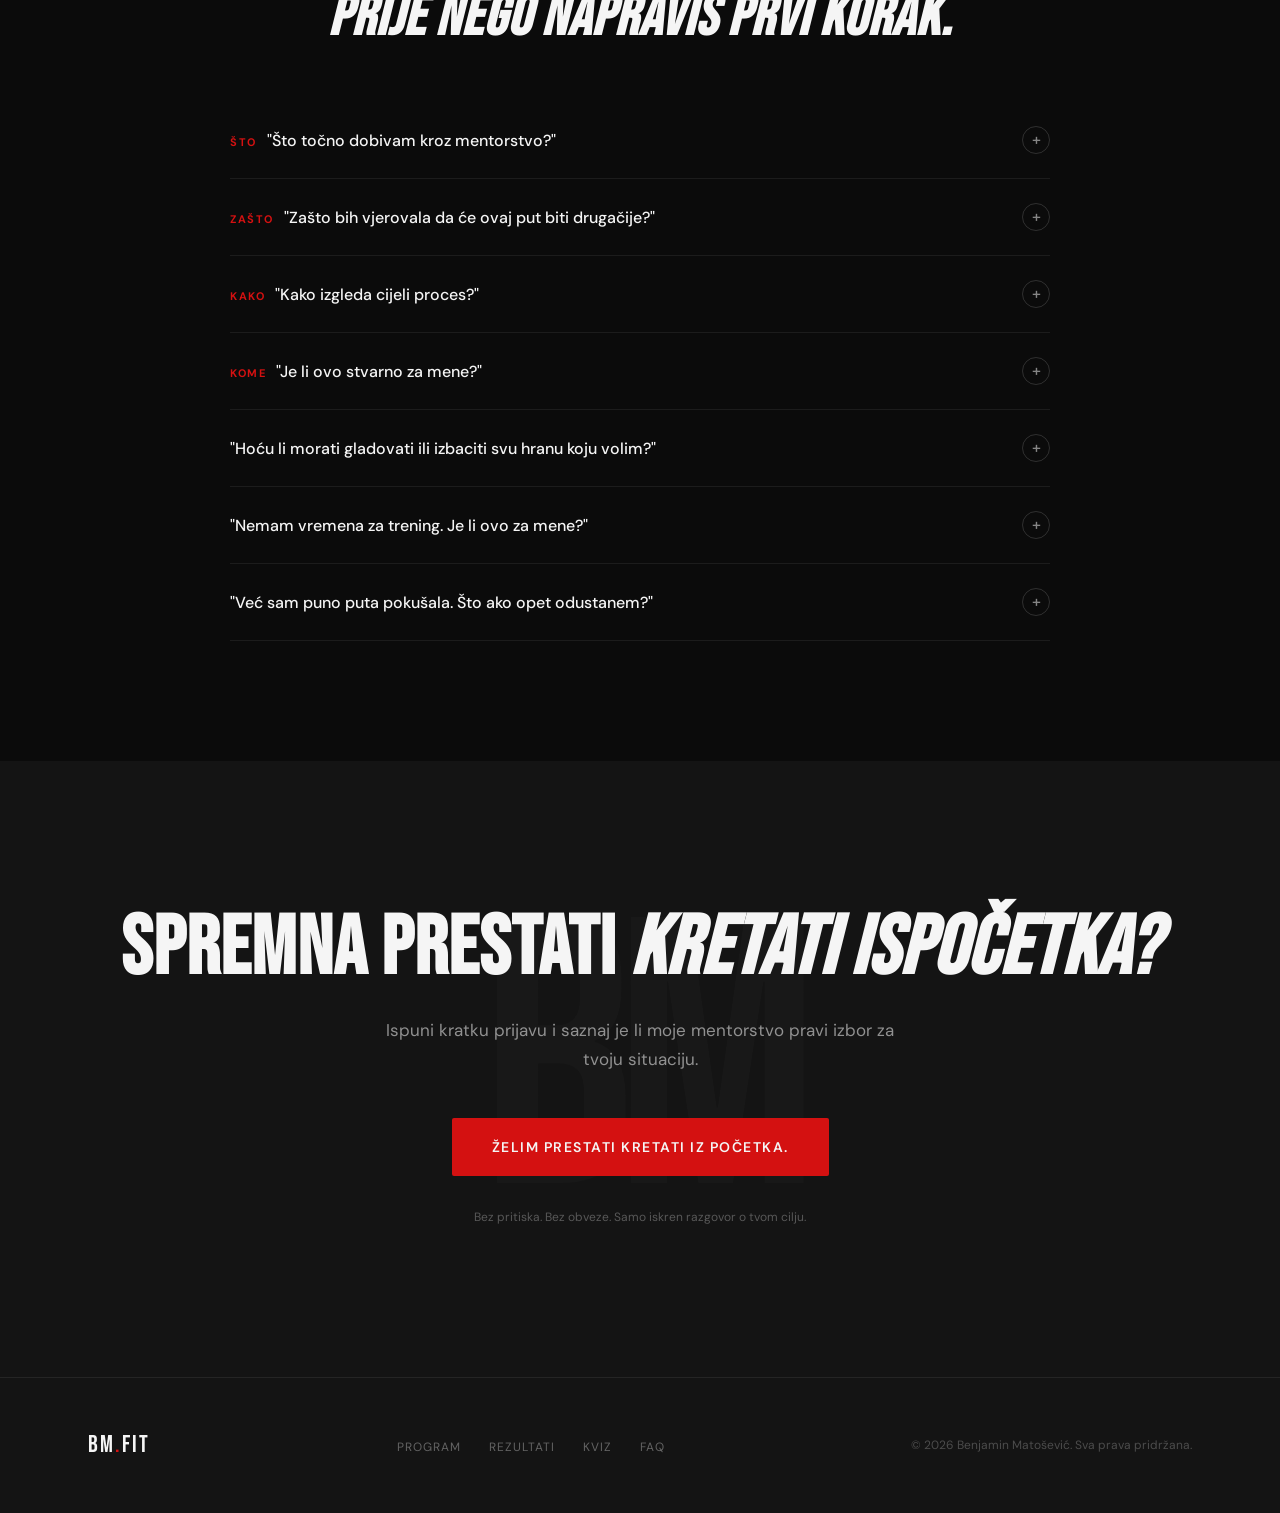
==== commit 48c10db0: "style and text change" ====
--- a/landing1.html
+++ b/landing1.html
@@ -49,12 +49,9 @@
 <section id="l1-hero">
   <div class="container">
     <div class="l1-hero-inner">
-      <h1 class="l1-hero-headline reveal" data-i18n-html="l1_hero_headline">
-        Prestani ponovno kretati<br>stalno iz početka.<br>
-        Izgradi <em>tijelo i navike</em><br>koje ćeš održati cijeli život.
-      </h1>
+      <h1 class="l1-hero-headline reveal" data-i18n-html="l1_hero_headline">Prestani ponovno kretati <em>iz početka.</em></h1>
       <p class="l1-hero-sub reveal reveal-delay-2" data-i18n="l1_hero_sub">
-        Individualno online mentorstvo za žene koje su već probale dijete, treninge i razne planove, ali im je uvijek falio sustav, podrška i netko tko ih vodi.
+        Izgradi tijelo, samopouzdanje i navike koje možeš održati cijeli život, bez ekstremnih dijeta i stalnog vraćanja na početak.
       </p>
       <div class="l1-hero-cta reveal reveal-delay-3">
         <a href="https://docs.google.com/forms/d/e/1FAIpQLScnJDEQVlFEhk-koc2gcXhn-hjRreWlEOHAmLvCTcqEg4mydQ/viewform?utm_source=ig&utm_medium=social&utm_content=link_in_bio&fbclid=PAcGRvZgJleHRuA2FlbQIxMQBzcnRjBmFwcF9pZA8xMjQwMjQ1NzQyODc0MTQAAacUvVOSarQlzyG9PNxuKdeiiQ8mGCB0ZhPKJL48opjQ6WvoOWrEV8tGcLYqTA_aem_jbW3LNW-bsXS3pfkGlYYJA"
@@ -175,108 +172,86 @@
   </div>
 </section>
 
-<!-- MID CTA (right after the VSL) -->
-<section id="l1-midcta">
-  <div class="container">
-    <div class="l1-midcta-inner reveal">
-      <div class="l1-midcta-copy">
-        <h2 class="l1-midcta-headline" data-i18n-html="l1_midcta_headline">Osjećaš da je ovo <em>napokon pravi put?</em></h2>
-        <p class="l1-midcta-sub" data-i18n="l1_midcta_sub">Ispuni kratku prijavu i javljam ti se osobno. Bez pritiska, bez obveze.</p>
-      </div>
-      <a href="https://docs.google.com/forms/d/e/1FAIpQLScnJDEQVlFEhk-koc2gcXhn-hjRreWlEOHAmLvCTcqEg4mydQ/viewform?utm_source=ig&utm_medium=social&utm_content=link_in_bio&fbclid=PAcGRvZgJleHRuA2FlbQIxMQBzcnRjBmFwcF9pZA8xMjQwMjQ1NzQyODc0MTQAAacUvVOSarQlzyG9PNxuKdeiiQ8mGCB0ZhPKJL48opjQ6WvoOWrEV8tGcLYqTA_aem_jbW3LNW-bsXS3pfkGlYYJA" target="_blank" rel="noopener" class="btn-primary" data-i18n="l1_hero_cta">Prijavi se</a>
-    </div>
-  </div>
-</section>
-
-<!-- RECOGNIZE -->
-<section id="l1-recognize">
-  <div class="container">
-    <div class="l1-recognize-inner">
-      <div class="l1-recognize-head reveal">
-        <h2 class="l1-recognize-headline" data-i18n-html="l1_rec_headline">Ako kimaš glavom<br>na barem jedno,<br><em>na pravom si mjestu.</em></h2>
-      </div>
-      <ul class="l1-checklist reveal reveal-delay-1">
-        <li><span class="l1-check"><svg class="l1-check-svg" viewBox="0 0 24 24" aria-hidden="true"><path pathLength="1" d="M5.5 12.5l4.2 4.2L18.5 7.3"/></svg></span><span data-i18n="l1_rec_1">Kažeš „od ponedjeljka krećem" češće nego što želiš priznati.</span></li>
-        <li><span class="l1-check"><svg class="l1-check-svg" viewBox="0 0 24 24" aria-hidden="true"><path pathLength="1" d="M5.5 12.5l4.2 4.2L18.5 7.3"/></svg></span><span data-i18n="l1_rec_2">Izdržiš 2–4 tjedna, pa te život i obaveze izbace iz ritma.</span></li>
-        <li><span class="l1-check"><svg class="l1-check-svg" viewBox="0 0 24 24" aria-hidden="true"><path pathLength="1" d="M5.5 12.5l4.2 4.2L18.5 7.3"/></svg></span><span data-i18n="l1_rec_3">Navečer, nakon stresnog dana, jedeš iako nisi fizički gladna.</span></li>
-        <li><span class="l1-check"><svg class="l1-check-svg" viewBox="0 0 24 24" aria-hidden="true"><path pathLength="1" d="M5.5 12.5l4.2 4.2L18.5 7.3"/></svg></span><span data-i18n="l1_rec_4">Probala si dijete, grupne treninge i aplikacije, a opet se vratiš na isto.</span></li>
-        <li><span class="l1-check"><svg class="l1-check-svg" viewBox="0 0 24 24" aria-hidden="true"><path pathLength="1" d="M5.5 12.5l4.2 4.2L18.5 7.3"/></svg></span><span data-i18n="l1_rec_5">Ne treba ti još informacija, treba ti netko tko će te voditi.</span></li>
+<!-- 4. IDENTIFIKACIJA PROBLEMA -->
+<section id="l1-problem">
+  <div class="container">
+    <div class="l1-problem-inner reveal">
+      <h2 class="l1-problem-headline" data-i18n-html="l1_prob_headline">Problem nije u tome što <em>nisi dovoljno motivirana.</em></h2>
+      <p class="l1-problem-lead" data-i18n="l1_prob_lead">Koliko puta si krenula?</p>
+      <div class="l1-problem-rotator">
+        <span class="l1-problem-rot" data-i18n="l1_prob_1">Novi plan.</span>
+        <span class="l1-problem-rot" data-i18n="l1_prob_2">Nova dijeta.</span>
+        <span class="l1-problem-rot" data-i18n="l1_prob_3">Novo „od ponedjeljka krećem".</span>
+      </div>
+      <p class="l1-problem-mid" data-i18n="l1_prob_mid">Ali svaki put se dogodi isto...</p>
+      <p class="l1-problem-body" data-i18n="l1_prob_body">Dođe stres, obaveze, proslave i loš dan, i sve padne u vodu.</p>
+      <p class="l1-problem-punch" data-i18n-html="l1_prob_punch">Ne treba ti više motivacije. <em>Treba ti sustav koji funkcionira i kada život nije savršen.</em></p>
+    </div>
+  </div>
+</section>
+
+<!-- 5. NOVO UVJERENJE -->
+<section id="l1-belief">
+  <div class="container">
+    <div class="l1-belief-inner reveal">
+      <h2 class="l1-belief-headline" data-i18n-html="l1_belief_headline">Nisi ti problem. <em>Problem je bio način na koji si pokušavala.</em></h2>
+      <p class="l1-belief-lead" data-i18n="l1_belief_lead">Nisi odustajala zato što ne možeš. Odustajala si jer si pokušavala bez pravog sustava i podrške.</p>
+      <ul class="l1-belief-list">
+        <li data-i18n="l1_belief_1">Bez jasnog plana i strukture.</li>
+        <li data-i18n="l1_belief_2">Bez prilagodbe.</li>
+        <li data-i18n="l1_belief_3">Bez osobe koja te vodi kada postane teško i dođu prvi problemi.</li>
       </ul>
-    </div>
-  </div>
-</section>
-
-<!-- WHY IT FAILED -->
-<section id="l1-why">
-  <div class="container">
-    <div class="l1-why-head reveal">
-      <h2 class="l1-why-headline" data-i18n-html="l1_why_headline">Problem nije u motivaciji,<br><em>nego u tome što nemaš jasan plan.</em></h2>
-    </div>
-    <div class="l1-why-grid">
-      <div class="l1-why-card reveal reveal-delay-1">
-        <div class="l1-why-num">01</div>
-        <h3 data-i18n="l1_why_1_t">Prestroge dijete</h3>
-        <p data-i18n="l1_why_1_d">Smršaviš → vratiš sve → izgubiš povjerenje u sebe.</p>
-      </div>
-      <div class="l1-why-card reveal reveal-delay-2">
-        <div class="l1-why-num">02</div>
-        <h3 data-i18n="l1_why_2_t">Programi bez podrške</h3>
-        <p data-i18n="l1_why_2_d">Dobiješ plan → nemaš kome odgovarati → odustaneš.</p>
-      </div>
-      <div class="l1-why-card reveal reveal-delay-3">
-        <div class="l1-why-num">03</div>
-        <h3 data-i18n="l1_why_3_t">Sve ili ništa mentalitet</h3>
-        <p data-i18n="l1_why_3_d">Jedan loš dan i cijeli plan padne u vodu.</p>
-      </div>
-    </div>
-    <p class="l1-why-foot reveal" data-i18n="l1_why_foot">…i stalno krećeš iz početka.</p>
-  </div>
-</section>
-
-<!-- MECHANISM -->
+      <p class="l1-belief-punch" data-i18n-html="l1_belief_punch">Ovaj put ne gradiš samo tijelo, <em>već način života koji možeš održati.</em></p>
+    </div>
+  </div>
+</section>
+
+<!-- 6. TVOJ SUSTAV -->
 <section id="l1-mechanism">
   <div class="container">
     <div class="l1-mech-head reveal">
-      <h2 class="l1-mech-headline" data-i18n-html="l1_mech_headline">Moje vođenje,<br><em>dok ne dođeš do cilja.</em></h2>
+      <h2 class="l1-mech-headline" data-i18n-html="l1_mech_headline">Sustav koji zajedno izgradimo <em>vodi nas do kontrole.</em></h2>
+      <p class="l1-mech-sub" data-i18n="l1_mech_sub">Ne tražimo savršenstvo. Gradimo proces koji funkcionira čak i kada život nije savršen.</p>
     </div>
     <div class="l1-mech-steps reveal">
       <div class="l1-mech-step">
         <div class="l1-mech-num">1</div>
         <div class="l1-mech-body">
-          <h3 data-i18n="l1_mech_1_t">Personalizacija</h3>
-          <p data-i18n="l1_mech_1_d">Upoznajemo tvoje navike, obaveze i stil života. Plan počinje od tebe, ne od šablone.</p>
+          <h3 data-i18n="l1_mech_1_t">Analiza</h3>
+          <p data-i18n="l1_mech_1_d">Upoznajemo tvoje navike, obaveze i ciljeve.</p>
         </div>
       </div>
       <div class="l1-mech-step">
         <div class="l1-mech-num">2</div>
         <div class="l1-mech-body">
-          <h3 data-i18n="l1_mech_2_t">Implementacija</h3>
-          <p data-i18n="l1_mech_2_d">Dobiješ jednostavan plan treninga i prehrane koji se uklapa u tvoj život, a ne obratno.</p>
+          <h3 data-i18n="l1_mech_2_t">Personalizirani plan</h3>
+          <p data-i18n="l1_mech_2_d">Dobivaš individualni trening i prehranu prilagođenu tvom životu.</p>
         </div>
       </div>
       <div class="l1-mech-step">
         <div class="l1-mech-num">3</div>
         <div class="l1-mech-body">
-          <h3 data-i18n="l1_mech_3_t">Kontrola i prilagodba</h3>
-          <p data-i18n="l1_mech_3_d">Tjedno pratimo napredak, prilagođavamo plan i rješavamo prepreke koje se pojave putem.</p>
-        </div>
-      </div>
-    </div>
-  </div>
-</section>
-
-<!-- OUTCOMES -->
+          <h3 data-i18n="l1_mech_3_t">Praćenje i prilagodba</h3>
+          <p data-i18n="l1_mech_3_d">Pratimo napredak i prilagođavamo proces kada zapne.</p>
+        </div>
+      </div>
+    </div>
+  </div>
+</section>
+
+<!-- 7. EMOCIONALNA VIZIJA -->
 <section id="l1-outcomes">
   <div class="container">
     <div class="l1-outcomes-inner reveal">
       <div class="l1-outcomes-copy">
-        <h2 class="l1-outcomes-headline" data-i18n-html="l1_out_headline">Ovo je puno jače<br><em>od „minus 10 kg".</em></h2>
+        <h2 class="l1-outcomes-headline" data-i18n-html="l1_out_headline">Ovaj proces nije samo<br><em>„minus 10 kg".</em></h2>
       </div>
       <ul class="l1-outcomes-list">
-        <li><span class="l1-out-dot"></span><span data-i18n="l1_out_1">Opet obući stare traperice.</span></li>
-        <li><span class="l1-out-dot"></span><span data-i18n="l1_out_2">Nositi kupaći bez srama.</span></li>
-        <li><span class="l1-out-dot"></span><span data-i18n="l1_out_3">Imati više energije za djecu.</span></li>
-        <li><span class="l1-out-dot"></span><span data-i18n="l1_out_4">Prestati da hrana upravlja tobom.</span></li>
+        <li><span class="l1-out-dot"></span><span data-i18n="l1_out_1">Napokon nositi odjeću koja čeka u ormaru.</span></li>
+        <li><span class="l1-out-dot"></span><span data-i18n="l1_out_2">Imati više energije za igru i vrijeme s djecom.</span></li>
+        <li><span class="l1-out-dot"></span><span data-i18n="l1_out_3">Više energije na poslu i kroz cijeli dan.</span></li>
+        <li><span class="l1-out-dot"></span><span data-i18n="l1_out_4">Kontrola nad hranom.</span></li>
+        <li><span class="l1-out-dot"></span><span data-i18n="l1_out_5">Ponovno osjećati samopouzdanje koje si izgubila kroz godine.</span></li>
       </ul>
     </div>
   </div>
@@ -288,7 +263,7 @@
     <div class="l1-about-inner">
       <div class="l1-about-visual reveal">
         <div class="l1-about-img">
-          <img class="l1-about-img-photo" src="images/exclusive-web.jpg" width="1200" height="1800"
+          <img class="l1-about-img-photo" src="images/hero-cut.webp" width="1000" height="1500"
                alt="Benjamin Matošević, online trener i mentor" data-alt-i18n="l1_about_img_alt">
         </div>
       </div>
@@ -312,65 +287,108 @@
   </div>
 </section>
 
-<!-- FAQ (personalities) -->
+<!-- 9. FAQ -->
 <section id="l1-faq">
   <div class="container">
     <div class="l1-faq-head reveal">
-      <h2 class="l1-faq-headline" data-i18n-html="l1_faq_headline">Sve što te zanima,<br><em>iskreno.</em></h2>
-    </div>
-    <div class="l1-faq-grid">
-      <div class="l1-gem-card reveal reveal-delay-1">
-        <div class="l1-gem-top">
-          <span class="l1-gem-icon">&#9670;</span>
-          <span class="l1-gem-name">Ruby</span>
-          <span class="l1-gem-word" data-i18n="l1_faq_ruby_w">ŠTO?</span>
-        </div>
-        <h3 class="l1-gem-q" data-i18n="l1_faq_ruby_q">Što točno dobivam?</h3>
-        <ul class="l1-gem-list">
-          <li data-i18n="l1_faq_ruby_1">Individualni plan treninga</li>
-          <li data-i18n="l1_faq_ruby_2">Prehrambene smjernice</li>
-          <li data-i18n="l1_faq_ruby_3">Tjedni check-in</li>
-          <li data-i18n="l1_faq_ruby_4">Podršku kad zapneš</li>
-          <li data-i18n="l1_faq_ruby_5">Korekcije plana kroz proces</li>
-        </ul>
-      </div>
-      <div class="l1-gem-card reveal reveal-delay-2">
-        <div class="l1-gem-top">
-          <span class="l1-gem-icon">&#9670;</span>
-          <span class="l1-gem-name">Sapphire</span>
-          <span class="l1-gem-word" data-i18n="l1_faq_sapphire_w">ZAŠTO?</span>
-        </div>
-        <h3 class="l1-gem-q" data-i18n="l1_faq_sapphire_q">Zašto bih vjerovala da će ovaj put biti drugačije?</h3>
-        <p class="l1-gem-a" data-i18n="l1_faq_sapphire_a">Jer ne pokušavamo napraviti savršen plan. Radimo sustav koji funkcionira i kada imaš posao, djecu, stres i loše dane.</p>
-      </div>
-      <div class="l1-gem-card reveal reveal-delay-1">
-        <div class="l1-gem-top">
-          <span class="l1-gem-icon">&#9670;</span>
-          <span class="l1-gem-name">Emerald</span>
-          <span class="l1-gem-word" data-i18n="l1_faq_emerald_w">KAKO?</span>
-        </div>
-        <h3 class="l1-gem-q" data-i18n="l1_faq_emerald_q">Kako izgleda moj dan?</h3>
-        <ul class="l1-gem-list">
-          <li data-i18n="l1_faq_emerald_1">Konkretan primjer treninga</li>
-          <li data-i18n="l1_faq_emerald_2">Primjer obroka koji ti odgovara</li>
-          <li data-i18n="l1_faq_emerald_3">Tjedni check-in napretka</li>
-          <li data-i18n="l1_faq_emerald_4">Stalna komunikacija kad ti treba</li>
-        </ul>
-      </div>
-      <div class="l1-gem-card reveal reveal-delay-2">
-        <div class="l1-gem-top">
-          <span class="l1-gem-icon">&#9670;</span>
-          <span class="l1-gem-name">Pearl</span>
-          <span class="l1-gem-word" data-i18n="l1_faq_pearl_w">TKO?</span>
-        </div>
-        <h3 class="l1-gem-q" data-i18n="l1_faq_pearl_q">Okej, ali je li ovo stvarno za mene?</h3>
-        <ul class="l1-gem-list">
-          <li data-i18n="l1_faq_pearl_1">Žena umorna od stalnog vraćanja na početak</li>
-          <li data-i18n="l1_faq_pearl_2">Žena koja je probala planove, ali nije imala podršku</li>
-          <li data-i18n="l1_faq_pearl_3">Žena koja želi ponovno vjerovati sebi i svom tijelu</li>
-          <li data-i18n="l1_faq_pearl_4">Žena kojoj treba vođenje i sigurnost, a ne još jedan plan</li>
-        </ul>
-      </div>
+      <h2 class="l1-faq-headline" data-i18n-html="l1_faq_headline">Sve što želiš znati<br><em>prije nego napraviš prvi korak.</em></h2>
+    </div>
+    <div class="l1-faq-list reveal reveal-delay-1">
+
+      <div class="faq-item">
+        <button class="faq-question" onclick="toggleFaq(this)">
+          <span><span class="l1-faq-cat" data-i18n="l1_faq_w1">ŠTO</span><span data-i18n="l1_faq_q1">"Što točno dobivam kroz mentorstvo?"</span></span>
+          <span class="faq-icon">+</span>
+        </button>
+        <div class="faq-answer"><div class="faq-answer-inner">
+          <p data-i18n="l1_faq_a1_p">Dobivaš kompletan sustav napravljen prema tvojoj situaciji, a ne generički plan koji dobije svaka osoba. Uključuje:</p>
+          <ul class="l1-faq-check">
+            <li data-i18n="l1_faq_a1_1">Individualni plan treninga prilagođen tvom cilju i mogućnostima</li>
+            <li data-i18n="l1_faq_a1_2">Prehrambene smjernice koje se uklapaju u tvoj život</li>
+            <li data-i18n="l1_faq_a1_3">Tjedni check-in i praćenje napretka</li>
+            <li data-i18n="l1_faq_a1_4">Direktnu podršku kada zapneš</li>
+            <li data-i18n="l1_faq_a1_5">Prilagodbe plana kroz cijeli proces</li>
+          </ul>
+          <p data-i18n="l1_faq_a1_end">Cilj nije samo da izgubiš kilograme, nego da naučiš kako održavati rezultate bez vraćanja na početak.</p>
+        </div></div>
+      </div>
+
+      <div class="faq-item">
+        <button class="faq-question" onclick="toggleFaq(this)">
+          <span><span class="l1-faq-cat" data-i18n="l1_faq_w2">ZAŠTO</span><span data-i18n="l1_faq_q2">"Zašto bih vjerovala da će ovaj put biti drugačije?"</span></span>
+          <span class="faq-icon">+</span>
+        </button>
+        <div class="faq-answer"><div class="faq-answer-inner">
+          <p data-i18n="l1_faq_a2_1">Jer ovaj put ne pokušavamo napraviti savršen plan koji će funkcionirati samo kada je sve idealno. Radimo sustav koji je napravljen za stvaran život. Za dane kada imaš posao, obaveze, stres, obitelj i kada motivacija nije na visokoj razini.</p>
+          <p data-i18n="l1_faq_a2_2">Većina ljudi ne odustane zato što ne zna što treba raditi. Odustane zato što nema sustav, prilagodbu i nekoga tko ih vodi kada postane teško.</p>
+        </div></div>
+      </div>
+
+      <div class="faq-item">
+        <button class="faq-question" onclick="toggleFaq(this)">
+          <span><span class="l1-faq-cat" data-i18n="l1_faq_w3">KAKO</span><span data-i18n="l1_faq_q3">"Kako izgleda cijeli proces?"</span></span>
+          <span class="faq-icon">+</span>
+        </button>
+        <div class="faq-answer"><div class="faq-answer-inner">
+          <p data-i18n="l1_faq_a3_p">Nakon prijave, prvo upoznajemo tvoju trenutnu situaciju, tvoje navike, obaveze i cilj. Nakon toga dobivaš:</p>
+          <ul class="l1-faq-check">
+            <li data-i18n="l1_faq_a3_1">Plan treninga koji odgovara tvom životu</li>
+            <li data-i18n="l1_faq_a3_2">Plan i smjernice prehrane koje možeš pratiti dugoročno</li>
+            <li data-i18n="l1_faq_a3_3">Redovito praćenje napretka</li>
+            <li data-i18n="l1_faq_a3_4">Prilagodbe kada se pojave prepreke</li>
+          </ul>
+          <p data-i18n="l1_faq_a3_end">Ne pokušavamo život podrediti treningu, već plan prilagođavamo tebi i tvome životu.</p>
+        </div></div>
+      </div>
+
+      <div class="faq-item">
+        <button class="faq-question" onclick="toggleFaq(this)">
+          <span><span class="l1-faq-cat" data-i18n="l1_faq_w4">KOME</span><span data-i18n="l1_faq_q4">"Je li ovo stvarno za mene?"</span></span>
+          <span class="faq-icon">+</span>
+        </button>
+        <div class="faq-answer"><div class="faq-answer-inner">
+          <p data-i18n="l1_faq_a4_p">Ovo mentorstvo je za tebe ako:</p>
+          <ul class="l1-faq-check">
+            <li data-i18n="l1_faq_a4_1">Umorna si od stalnog vraćanja na početak</li>
+            <li data-i18n="l1_faq_a4_2">Već si probala dijete, treninge ili razne planove, ali ti je falila podrška</li>
+            <li data-i18n="l1_faq_a4_3">Želiš ponovno vjerovati sebi i svom tijelu</li>
+            <li data-i18n="l1_faq_a4_4">Ne treba ti još jedan plan, nego osoba koja će te voditi kroz proces</li>
+            <li data-i18n="l1_faq_a4_5">Spremna si napraviti promjenu koju možeš održati</li>
+          </ul>
+          <p data-i18n="l1_faq_a4_end">Ovo nije za osobu koja traži brzo rješenje bez truda. Ovo je za ženu koja želi napokon napraviti promjenu na pravi način.</p>
+        </div></div>
+      </div>
+
+      <div class="faq-item">
+        <button class="faq-question" onclick="toggleFaq(this)">
+          <span><span data-i18n="l1_faq_q5">"Hoću li morati gladovati ili izbaciti svu hranu koju volim?"</span></span>
+          <span class="faq-icon">+</span>
+        </button>
+        <div class="faq-answer"><div class="faq-answer-inner">
+          <p data-i18n="l1_faq_a5">Ne. Cilj nije napraviti još jednu dijetu koju nećeš moći održati. Učimo te kako složiti prehranu koja ti dopušta normalan život i rezultate.</p>
+        </div></div>
+      </div>
+
+      <div class="faq-item">
+        <button class="faq-question" onclick="toggleFaq(this)">
+          <span><span data-i18n="l1_faq_q6">"Nemam vremena za trening. Je li ovo za mene?"</span></span>
+          <span class="faq-icon">+</span>
+        </button>
+        <div class="faq-answer"><div class="faq-answer-inner">
+          <p data-i18n="l1_faq_a6">Upravo zato postoji individualni pristup. Plan se prilagođava tvom rasporedu, obavezama i mogućnostima. Ne tražimo savršen tjedan. Tražimo rješenje koje možeš ponavljati.</p>
+        </div></div>
+      </div>
+
+      <div class="faq-item">
+        <button class="faq-question" onclick="toggleFaq(this)">
+          <span><span data-i18n="l1_faq_q7">"Već sam puno puta pokušala. Što ako opet odustanem?"</span></span>
+          <span class="faq-icon">+</span>
+        </button>
+        <div class="faq-answer"><div class="faq-answer-inner">
+          <p data-i18n="l1_faq_a7">To je razlog zašto mentorstvo nije samo plan. Plan bez podrške često završi nakon nekoliko tjedana. Kroz redovnu komunikaciju i praćenje prolaziš kroz prepreke umjesto da svaki put krećeš ispočetka.</p>
+        </div></div>
+      </div>
+
     </div>
   </div>
 </section>
@@ -378,11 +396,11 @@
 <!-- FINAL CTA -->
 <section id="l1-cta">
   <div class="container">
-    <h2 class="l1-cta-headline reveal" data-i18n-html="l1_cta_headline">Spremna prestati<br><em>kretati iz početka?</em></h2>
-    <p class="l1-cta-sub reveal reveal-delay-2" data-i18n="l1_cta_sub">Ispuni kratku prijavu. Ako vidim da ti mogu pomoći, javljam ti se i dogovaramo prvi razgovor, bez obveze.</p>
+    <h2 class="l1-cta-headline reveal" data-i18n-html="l1_cta_headline">Spremna prestati <em>kretati ispočetka?</em></h2>
+    <p class="l1-cta-sub reveal reveal-delay-2" data-i18n="l1_cta_sub">Ispuni kratku prijavu i saznaj je li moje mentorstvo pravi izbor za tvoju situaciju.</p>
     <div class="l1-cta-row reveal reveal-delay-3">
       <a href="https://docs.google.com/forms/d/e/1FAIpQLScnJDEQVlFEhk-koc2gcXhn-hjRreWlEOHAmLvCTcqEg4mydQ/viewform?utm_source=ig&utm_medium=social&utm_content=link_in_bio&fbclid=PAcGRvZgJleHRuA2FlbQIxMQBzcnRjBmFwcF9pZA8xMjQwMjQ1NzQyODc0MTQAAacUvVOSarQlzyG9PNxuKdeiiQ8mGCB0ZhPKJL48opjQ6WvoOWrEV8tGcLYqTA_aem_jbW3LNW-bsXS3pfkGlYYJA"
-         target="_blank" rel="noopener" class="btn-primary" data-i18n="l1_cta_btn">Prijavi se</a>
+         target="_blank" rel="noopener" class="btn-primary" data-i18n="l1_cta_btn">Želim prestati kretati iz početka.</a>
     </div>
     <div class="l1-cta-disclaimer reveal reveal-delay-4" data-i18n="l1_cta_disclaimer">Bez pritiska. Bez obveze. Samo iskren razgovor o tvom cilju.</div>
   </div>
--- a/styles.css
+++ b/styles.css
@@ -947,6 +947,69 @@
 .l1-about-chip { font-size: 12px; letter-spacing: 0.4px; color: rgba(245,245,245,0.8); background: var(--dark-gray); border: 1px solid rgba(255,255,255,0.1); border-left: 2px solid var(--red); border-radius: 2px; padding: 8px 14px; }
 .l1-about-text p { font-size: 15px; line-height: 1.8; color: rgba(245,245,245,0.62); margin-bottom: 18px; }
 .l1-about-quote { font-family: var(--display); font-size: clamp(22px, 2.4vw, 30px); line-height: 1.2; letter-spacing: 0.5px; color: var(--white); border-left: 3px solid var(--red); padding: 4px 0 4px 22px; margin: 28px 0; }
+
+/* 4. IDENTIFIKACIJA PROBLEMA — centred narrative build-up. */
+#l1-problem { padding: 110px 0; background: var(--off-black); border-top: 1px solid rgba(255,255,255,0.06); }
+.l1-problem-inner { max-width: 760px; margin: 0 auto; text-align: center; }
+.l1-problem-headline { font-family: var(--display); font-size: clamp(32px, 4vw, 56px); line-height: 1; letter-spacing: 1px; margin-bottom: 32px; }
+.l1-problem-headline em { font-style: normal; color: var(--red); }
+.l1-problem-lead { font-size: 18px; color: rgba(245,245,245,0.7); margin-bottom: 20px; }
+/* The three failed attempts slide down through one at a time (top → out bottom). */
+.l1-problem-rotator {
+  position: relative; height: 1.25em; margin-bottom: 28px; overflow: hidden;
+  font-family: var(--display); font-size: clamp(20px, 3.4vw, 38px);
+  line-height: 1.1; letter-spacing: 1px;
+}
+.l1-problem-rot {
+  position: absolute; inset: 0;
+  display: flex; align-items: center; justify-content: center;
+  white-space: nowrap; color: var(--white);
+  opacity: 0;
+  animation: l1-prob-slide 4.5s infinite;
+}
+.l1-problem-rot:nth-child(2) { animation-delay: 1.5s; }
+.l1-problem-rot:nth-child(3) { animation-delay: 3s; }
+@keyframes l1-prob-slide {
+  0%   { opacity: 0; transform: translateY(-120%); }
+  8%   { opacity: 1; transform: translateY(0); }
+  28%  { opacity: 1; transform: translateY(0); }
+  36%  { opacity: 0; transform: translateY(120%); }
+  100% { opacity: 0; transform: translateY(120%); }
+}
+/* Reduced motion: no sliding — fall back to a plain stacked list. */
+@media (prefers-reduced-motion: reduce) {
+  .l1-problem-rotator { height: auto; overflow: visible; display: flex; flex-direction: column; gap: 6px; }
+  .l1-problem-rot { position: static; opacity: 1; transform: none; animation: none; }
+}
+.l1-problem-mid { font-size: 16px; color: rgba(245,245,245,0.5); font-style: italic; margin-bottom: 18px; }
+.l1-problem-body { font-size: 17px; line-height: 1.7; color: rgba(245,245,245,0.7); max-width: 560px; margin: 0 auto 28px; }
+.l1-problem-punch { font-size: clamp(18px, 2.2vw, 24px); line-height: 1.5; color: var(--white); font-weight: 500; max-width: 620px; margin: 0 auto; }
+.l1-problem-punch em { font-style: normal; color: var(--red); }
+
+/* 5. NOVO UVJERENJE — reframe with an anaphora list. */
+#l1-belief { padding: 110px 0; background: var(--black); border-top: 1px solid rgba(255,255,255,0.06); }
+.l1-belief-inner { max-width: 760px; margin: 0 auto; }
+.l1-belief-headline { font-family: var(--display); font-size: clamp(32px, 4vw, 56px); line-height: 1; letter-spacing: 1px; margin-bottom: 26px; text-align: center; }
+.l1-belief-headline em { font-style: normal; color: var(--red); }
+.l1-belief-lead { font-size: 17px; line-height: 1.75; color: rgba(245,245,245,0.7); text-align: center; margin-bottom: 32px; }
+.l1-belief-list { list-style: none; display: flex; flex-direction: column; gap: 12px; max-width: 580px; margin: 0 auto 34px; }
+.l1-belief-list li { font-size: 16px; line-height: 1.5; color: rgba(245,245,245,0.85); padding: 15px 20px; background: var(--dark-gray); border-left: 3px solid var(--red); border-radius: 2px; }
+.l1-belief-punch { text-align: center; font-family: var(--display); font-size: clamp(24px, 3vw, 40px); line-height: 1.1; letter-spacing: 1px; color: var(--white); }
+.l1-belief-punch em { font-style: normal; color: var(--red); }
+
+/* TVOJ SUSTAV — subtitle under the mechanism headline. */
+.l1-mech-sub { font-size: 16px; line-height: 1.7; color: rgba(245,245,245,0.55); max-width: 620px; margin-top: 16px; }
+
+/* 9. FAQ — accordion (reuses global .faq-item / toggleFaq). */
+.l1-faq-list { max-width: 820px; margin: 0 auto; }
+.l1-faq-cat { display: inline-block; font-size: 11px; letter-spacing: 1.5px; font-weight: 700; color: var(--red); margin-right: 10px; }
+.l1-faq-check { list-style: none; display: flex; flex-direction: column; gap: 9px; margin: 14px 0; }
+.l1-faq-check li { position: relative; padding-left: 26px; font-size: 14px; line-height: 1.6; color: rgba(245,245,245,0.72); }
+.l1-faq-check li::before { content: '✓'; position: absolute; left: 0; top: 0; color: var(--red); font-weight: 700; }
+#l1-faq .faq-answer-inner p { margin-bottom: 12px; }
+#l1-faq .faq-answer-inner p:last-child { margin-bottom: 0; }
+/* Answers here are longer than on faq.html, so lift the open cap. */
+#l1-faq .faq-item.open .faq-answer { max-height: 1200px; }
 
 /* Hook video eases up and scales in (scoped so the index VSL is untouched). */
 #l1-hook .vsl-video-wrap { transition-property: transform, opacity; transition-duration: .8s, .7s; }
